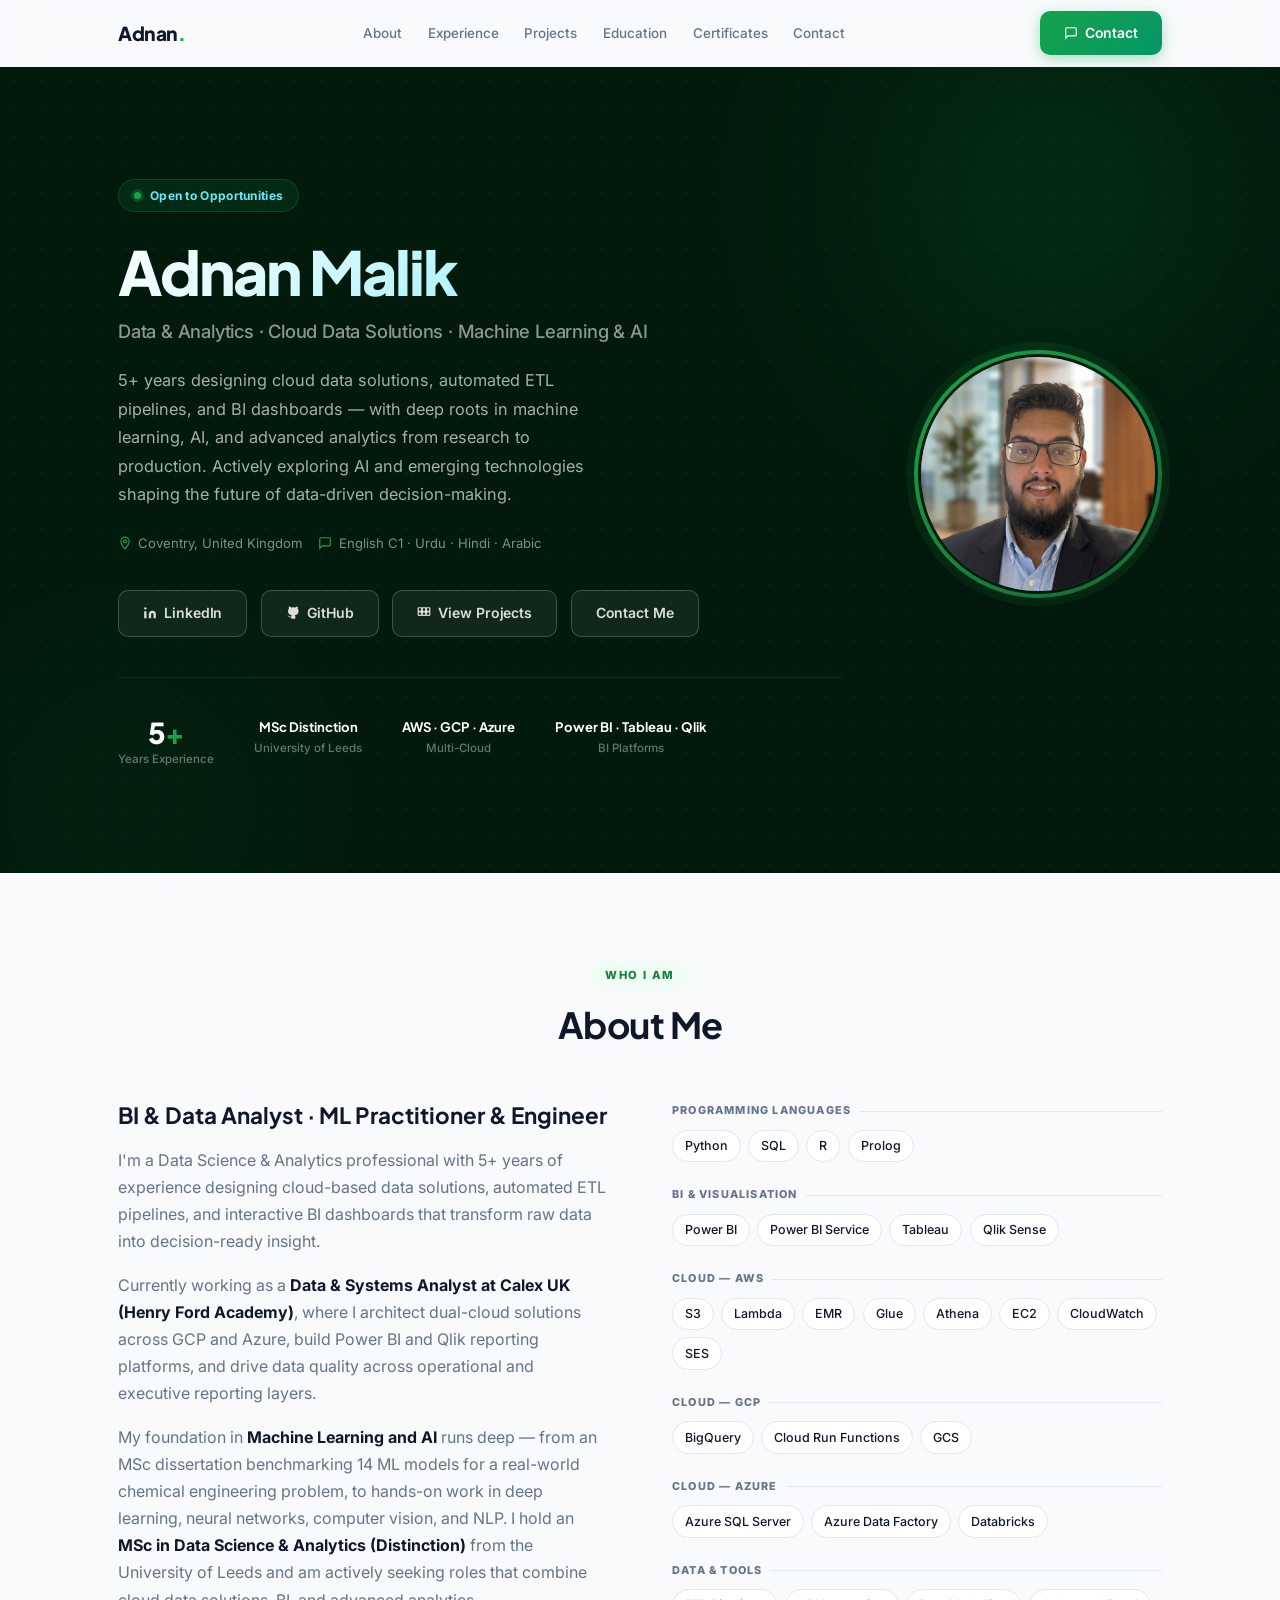
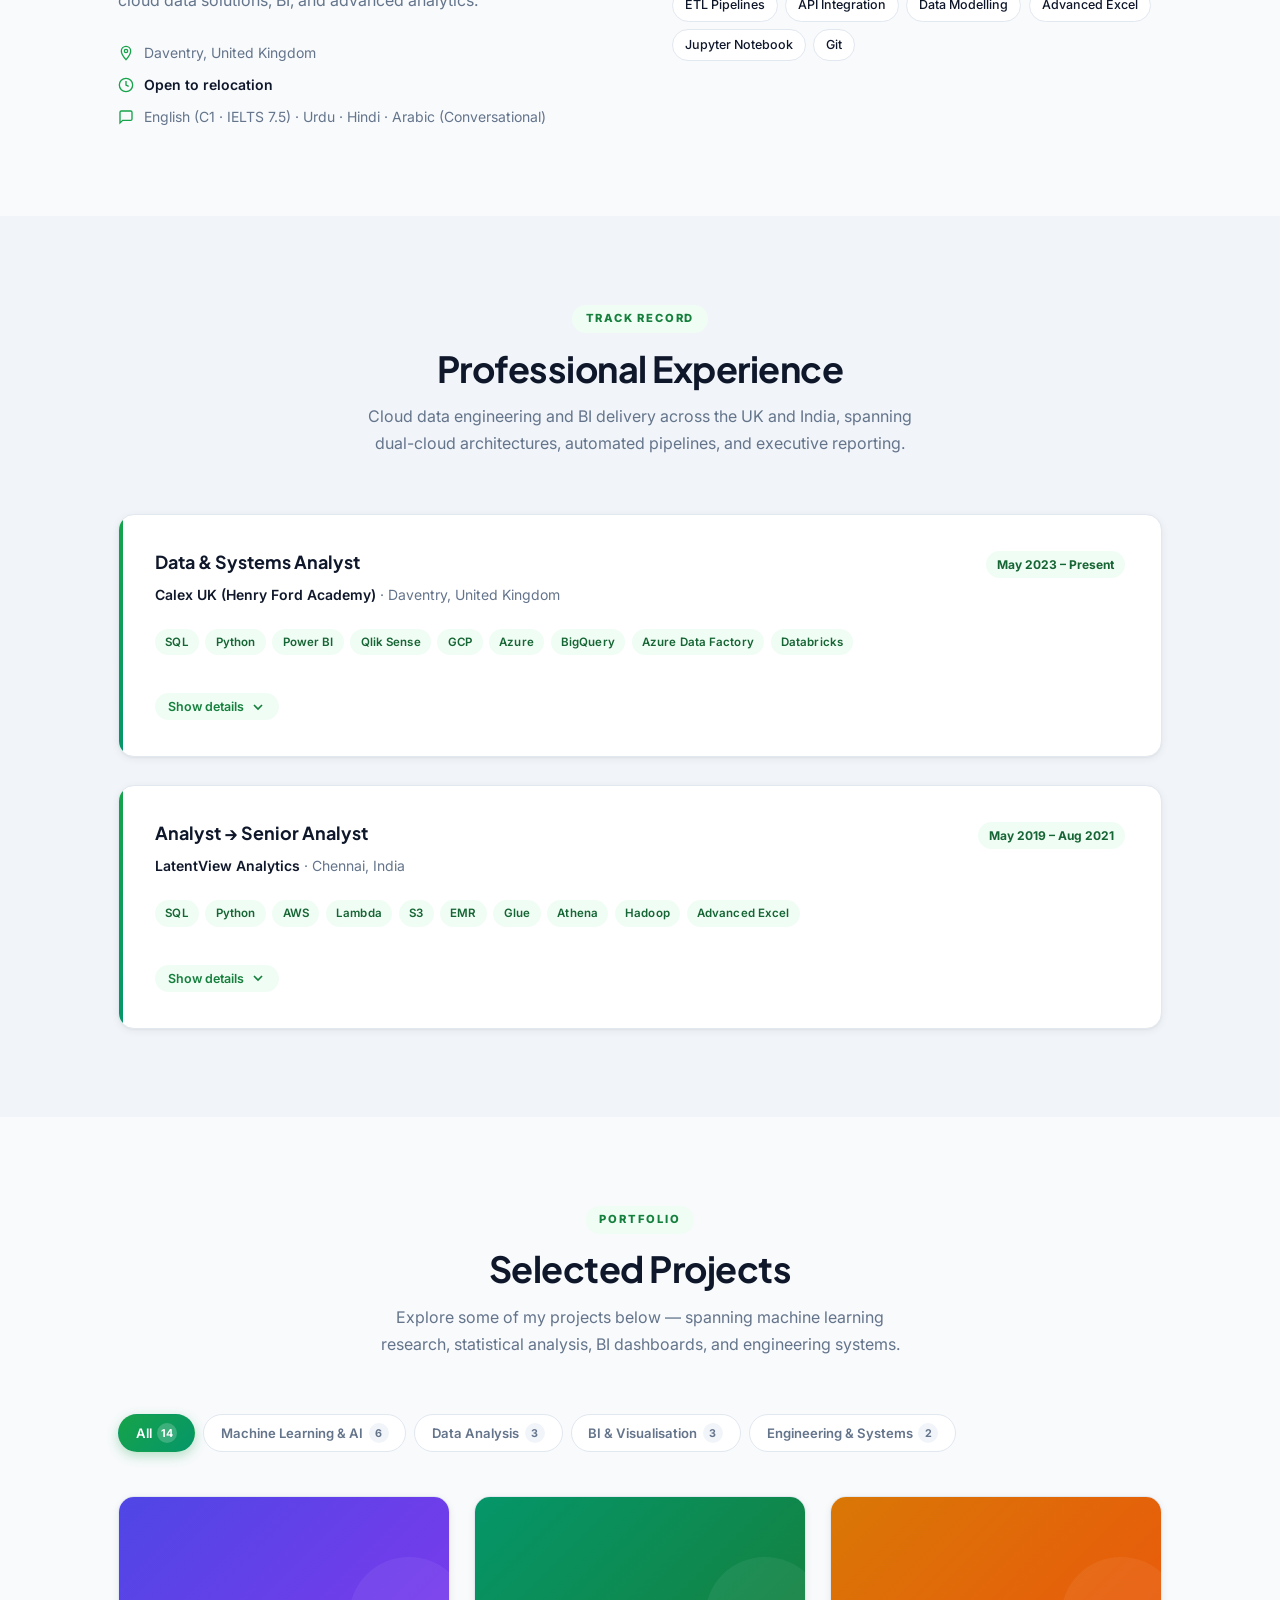
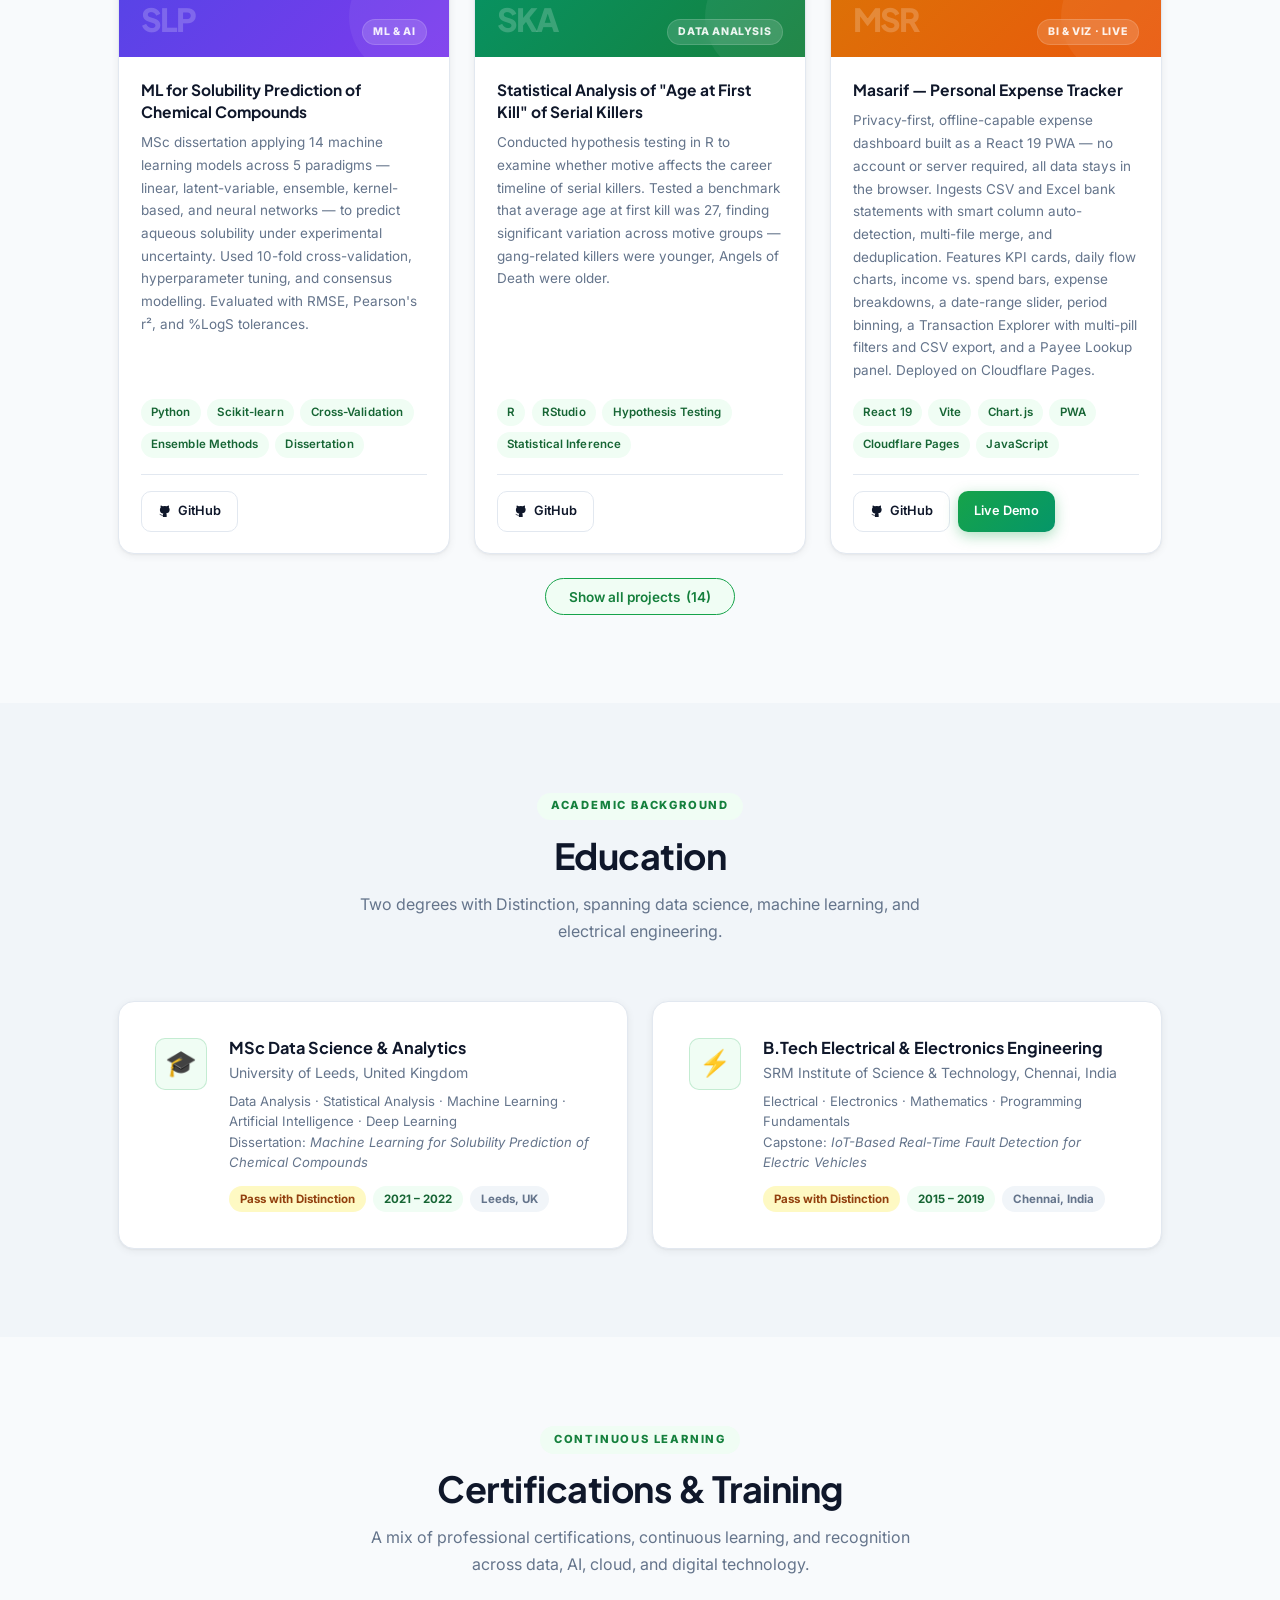
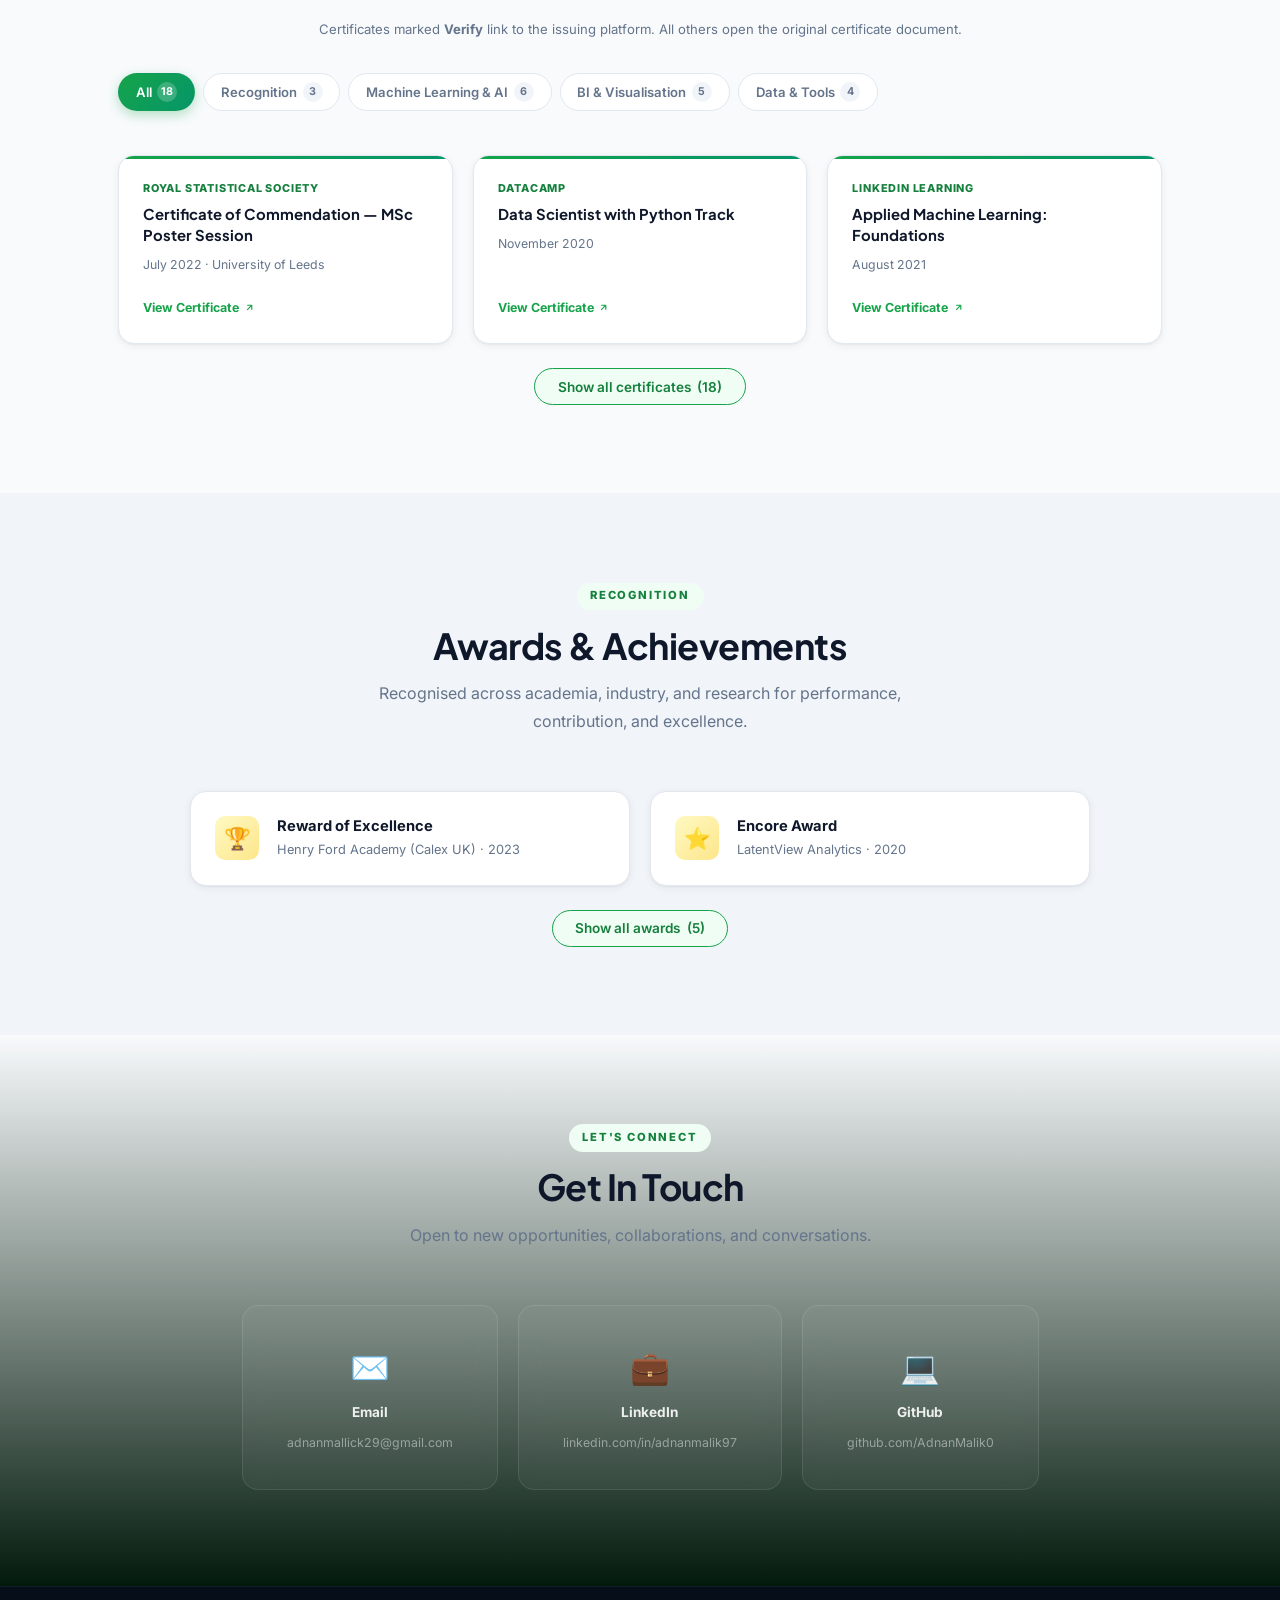
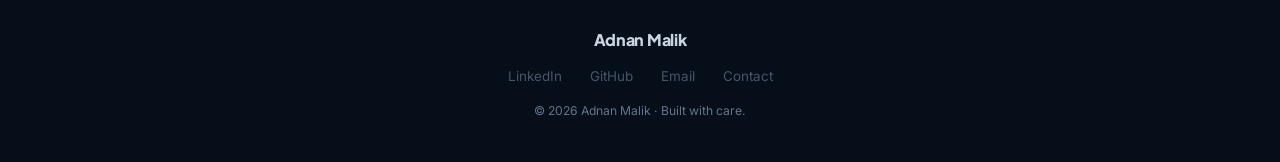
==== index.html @ 7bc7527d "Update hero bio wording" ====
<!DOCTYPE html>
<html lang="en">
<head>
  <meta charset="UTF-8">
  <meta name="viewport" content="width=device-width, initial-scale=1.0">
  <title>Adnan Malik | Data &amp; Analytics · Cloud Data Solutions · Machine Learning &amp; AI</title>
  <meta name="description" content="Data & Analytics professional with 5+ years in cloud data solutions, ETL pipelines, and Power BI dashboards. MSc Data Science & Analytics (Distinction), University of Leeds.">
  <link rel="canonical" href="https://adnanmalik0.github.io/portfolio/">

  <!-- Open Graph -->
  <meta property="og:title"       content="Adnan Malik | Data &amp; Analytics · Cloud Data Solutions · Machine Learning &amp; AI">
  <meta property="og:description" content="Data & Analytics professional with 5+ years in cloud data solutions, ETL pipelines, and Power BI dashboards.">
  <meta property="og:type"        content="website">
  <meta property="og:url"         content="https://adnanmalik0.github.io/portfolio/">
  <meta property="og:site_name"   content="Adnan Malik Portfolio">
  <meta property="og:image"       content="https://adnanmalik0.github.io/portfolio/assets/images/og-preview.png">
  <meta property="og:image:secure_url" content="https://adnanmalik0.github.io/portfolio/assets/images/og-preview.png">
  <meta property="og:image:type"  content="image/png">
  <meta property="og:image:width" content="1200">
  <meta property="og:image:height" content="1200">
  <meta property="og:image:alt"   content="Adnan Malik portfolio monogram preview with A. branding">
  <meta name="twitter:card"       content="summary_large_image">
  <meta name="twitter:title"      content="Adnan Malik | Data & Analytics · Cloud Data Solutions · Machine Learning & AI">
  <meta name="twitter:description" content="Data & Analytics professional with 5+ years in cloud data solutions, ETL pipelines, and Power BI dashboards.">
  <meta name="twitter:image"      content="https://adnanmalik0.github.io/portfolio/assets/images/og-preview.png">

  <!-- Favicon -->
  <link rel="icon" href="data:image/svg+xml,<svg xmlns='http://www.w3.org/2000/svg' viewBox='0 0 100 100'><rect width='100' height='100' rx='22' fill='%23ffffff'/><text x='50' y='68' text-anchor='middle' fill='%230f172a' font-family='Plus Jakarta Sans, sans-serif' font-size='54' font-weight='800'>A<tspan fill='%2316a34a'>.</tspan></text></svg>">

  <!-- Fonts -->
  <link rel="preconnect" href="https://fonts.googleapis.com">
  <link rel="preconnect" href="https://fonts.gstatic.com" crossorigin>
  <link href="https://fonts.googleapis.com/css2?family=Inter:wght@400;500;600&family=Plus+Jakarta+Sans:wght@600;700;800&display=swap" rel="stylesheet">

  <link rel="stylesheet" href="assets/css/style.css">
</head>
<body>

  <!-- ════════════════════════════════════════════════════
       HEADER
  ════════════════════════════════════════════════════ -->
  <header>
    <nav>
      <a href="#hero" class="nav-logo">Adnan<span>.</span></a>
      <ul class="nav-links" role="list">
        <li><a href="#about">About</a></li>
        <li><a href="#experience">Experience</a></li>
        <li><a href="#projects">Projects</a></li>
        <li><a href="#education">Education</a></li>
        <li><a href="#certificates">Certificates</a></li>
        <li><a href="#contact">Contact</a></li>
      </ul>
      <a href="#contact" class="btn btn-primary nav-cta">
        <svg width="14" height="14" fill="none" stroke="currentColor" stroke-width="2" viewBox="0 0 24 24"><path d="M21 15a2 2 0 0 1-2 2H7l-4 4V5a2 2 0 0 1 2-2h14a2 2 0 0 1 2 2z"/></svg>
        Contact
      </a>
      <button class="hamburger" aria-label="Toggle navigation" aria-expanded="false">
        <span></span><span></span><span></span>
      </button>
    </nav>
  </header>

  <main>

    <!-- ════════════════════════════════════════════════
         HERO
    ════════════════════════════════════════════════ -->
    <section id="hero">
      <div class="hero-orb hero-orb-1"></div>
      <div class="hero-orb hero-orb-2"></div>
      <div class="container">
        <div class="hero-inner">

          <div class="hero-content">
            <div class="hero-label">
              <span class="hero-label-dot"></span>
              Open to Opportunities
            </div>

            <h1>Adnan Malik</h1>
            <p class="hero-headline">Data &amp; Analytics · Cloud Data Solutions · Machine Learning &amp; AI</p>
            <p class="hero-bio">5+ years designing cloud data solutions, automated ETL pipelines, and BI dashboards — with deep roots in machine learning, AI, and advanced analytics from research to production. Actively exploring AI and emerging technologies shaping the future of data-driven decision-making.</p>

            <div class="hero-meta">
              <span class="hero-meta-item">
                <svg width="14" height="14" fill="none" stroke="currentColor" stroke-width="2" viewBox="0 0 24 24"><path d="M12 2C8.13 2 5 5.13 5 9c0 5.25 7 13 7 13s7-7.75 7-13c0-3.87-3.13-7-7-7zm0 9.5a2.5 2.5 0 1 1 0-5 2.5 2.5 0 0 1 0 5z"/></svg>
                Coventry, United Kingdom
              </span>
              <span class="hero-meta-item">
                <svg width="14" height="14" fill="none" stroke="currentColor" stroke-width="2" viewBox="0 0 24 24"><path d="M21 15a2 2 0 0 1-2 2H7l-4 4V5a2 2 0 0 1 2-2h14a2 2 0 0 1 2 2z"/></svg>
                English C1 · Urdu · Hindi · Arabic
              </span>
            </div>

            <div class="hero-cta">
              <a href="https://linkedin.com/in/adnanmalik97" class="btn btn-hero-outline" target="_blank" rel="noopener">
                <svg width="14" height="14" fill="currentColor" viewBox="0 0 24 24"><path d="M16 8a6 6 0 0 1 6 6v7h-4v-7a2 2 0 0 0-2-2 2 2 0 0 0-2 2v7h-4v-7a6 6 0 0 1 6-6zM2 9h4v12H2z"/><circle cx="4" cy="4" r="2"/></svg>
                LinkedIn
              </a>
              <a href="https://github.com/AdnanMalik0" class="btn btn-hero-outline" target="_blank" rel="noopener">
                <svg width="14" height="14" fill="currentColor" viewBox="0 0 24 24"><path d="M9 19c-5 1.5-5-2.5-7-3m14 6v-3.87a3.37 3.37 0 0 0-.94-2.61c3.14-.35 6.44-1.54 6.44-7A5.44 5.44 0 0 0 20 4.77 5.07 5.07 0 0 0 19.91 1S18.73.65 16 2.48a13.38 13.38 0 0 0-7 0C6.27.65 5.09 1 5.09 1A5.07 5.07 0 0 0 5 4.77a5.44 5.44 0 0 0-1.5 3.78c0 5.42 3.3 6.61 6.44 7A3.37 3.37 0 0 0 9 18.13V22"/></svg>
                GitHub
              </a>
              <a href="#projects" class="btn btn-hero-outline">
                <svg width="14" height="14" fill="none" stroke="currentColor" stroke-width="2" viewBox="0 0 24 24"><rect x="2" y="3" width="6" height="6" rx="1"/><rect x="9" y="3" width="6" height="6" rx="1"/><rect x="16" y="3" width="6" height="6" rx="1"/><rect x="2" y="10" width="6" height="6" rx="1"/><rect x="9" y="10" width="6" height="6" rx="1"/><rect x="16" y="10" width="6" height="6" rx="1"/></svg>
                View Projects
              </a>
              <a href="#contact" class="btn btn-hero-outline">Contact Me</a>
            </div>

            <div class="hero-stats">
              <div>
                <div class="hero-stat-num">5<span>+</span></div>
                <div class="hero-stat-label">Years Experience</div>
              </div>
              <div>
                <div class="hero-stat-badge">MSc Distinction</div>
                <div class="hero-stat-label">University of Leeds</div>
              </div>
              <div>
                <div class="hero-stat-badge">AWS · GCP · Azure</div>
                <div class="hero-stat-label">Multi-Cloud</div>
              </div>
              <div>
                <div class="hero-stat-badge">Power BI · Tableau · Qlik</div>
                <div class="hero-stat-label">BI Platforms</div>
              </div>
            </div>
          </div>

          <div class="hero-photo-wrap">
            <div class="hero-photo-ring">
              <div class="hero-photo">
                <!-- Replace photo.jpg in assets/images/ with your professional headshot -->
                <img src="assets/images/photo.jpg" alt="Adnan Malik" onload="this.nextElementSibling.style.display='none'" onerror="this.style.display='none'">
                <div class="photo-initials">AM</div>
              </div>
            </div>
          </div>

        </div>
      </div>
    </section>

    <!-- ════════════════════════════════════════════════
         ABOUT
    ════════════════════════════════════════════════ -->
    <section id="about">
      <div class="container">
        <div class="section-header fade-up">
          <span class="eyebrow">Who I Am</span>
          <h2>About Me</h2>
        </div>

        <div class="about-grid">
          <div class="about-bio fade-up">
            <h3>BI &amp; Data Analyst · ML Practitioner &amp; Engineer</h3>
            <p>I'm a Data Science &amp; Analytics professional with 5+ years of experience designing cloud-based data solutions, automated ETL pipelines, and interactive BI dashboards that transform raw data into decision-ready insight.</p>
            <p>Currently working as a <strong style="color:var(--text)">Data &amp; Systems Analyst at Calex UK (Henry Ford Academy)</strong>, where I architect dual-cloud solutions across GCP and Azure, build Power BI and Qlik reporting platforms, and drive data quality across operational and executive reporting layers.</p>
            <p>My foundation in <strong style="color:var(--text)">Machine Learning and AI</strong> runs deep — from an MSc dissertation benchmarking 14 ML models for a real-world chemical engineering problem, to hands-on work in deep learning, neural networks, computer vision, and NLP. I hold an <strong style="color:var(--text)">MSc in Data Science &amp; Analytics (Distinction)</strong> from the University of Leeds and am actively seeking roles that combine cloud data solutions, BI, and advanced analytics.</p>

            <div class="about-meta">
              <div class="about-meta-item">
                <svg width="16" height="16" fill="none" stroke="currentColor" stroke-width="2" viewBox="0 0 24 24"><path d="M12 2C8.13 2 5 5.13 5 9c0 5.25 7 13 7 13s7-7.75 7-13c0-3.87-3.13-7-7-7z"/><circle cx="12" cy="9" r="2.5"/></svg>
              <span>Daventry, United Kingdom</span>
              </div>
              <div class="about-meta-item">
                <svg width="16" height="16" fill="none" stroke="currentColor" stroke-width="2" viewBox="0 0 24 24"><circle cx="12" cy="12" r="10"/><polyline points="12,6 12,12 16,14"/></svg>
                <span><strong>Open to relocation</strong></span>
              </div>
              <div class="about-meta-item">
                <svg width="16" height="16" fill="none" stroke="currentColor" stroke-width="2" viewBox="0 0 24 24"><path d="M21 15a2 2 0 0 1-2 2H7l-4 4V5a2 2 0 0 1 2-2h14a2 2 0 0 1 2 2z"/></svg>
                <span>English (C1 · IELTS 7.5) · Urdu · Hindi · Arabic (Conversational)</span>
              </div>
            </div>
          </div>

          <div class="skills-column fade-up">
            <div class="skills-group">
              <div class="skills-group-label">Programming Languages</div>
              <div class="skills-pills">
                <span class="skill-pill">Python</span>
                <span class="skill-pill">SQL</span>
                <span class="skill-pill">R</span>
                <span class="skill-pill">Prolog</span>
              </div>
            </div>
            <div class="skills-group">
              <div class="skills-group-label">BI &amp; Visualisation</div>
              <div class="skills-pills">
                <span class="skill-pill">Power BI</span>
                <span class="skill-pill">Power BI Service</span>
                <span class="skill-pill">Tableau</span>
                <span class="skill-pill">Qlik Sense</span>
              </div>
            </div>
            <div class="skills-group">
              <div class="skills-group-label">Cloud — AWS</div>
              <div class="skills-pills">
                <span class="skill-pill">S3</span>
                <span class="skill-pill">Lambda</span>
                <span class="skill-pill">EMR</span>
                <span class="skill-pill">Glue</span>
                <span class="skill-pill">Athena</span>
                <span class="skill-pill">EC2</span>
                <span class="skill-pill">CloudWatch</span>
                <span class="skill-pill">SES</span>
              </div>
            </div>
            <div class="skills-group">
              <div class="skills-group-label">Cloud — GCP</div>
              <div class="skills-pills">
                <span class="skill-pill">BigQuery</span>
                <span class="skill-pill">Cloud Run Functions</span>
                <span class="skill-pill">GCS</span>
              </div>
            </div>
            <div class="skills-group">
              <div class="skills-group-label">Cloud — Azure</div>
              <div class="skills-pills">
                <span class="skill-pill">Azure SQL Server</span>
                <span class="skill-pill">Azure Data Factory</span>
                <span class="skill-pill">Databricks</span>
              </div>
            </div>
            <div class="skills-group">
              <div class="skills-group-label">Data &amp; Tools</div>
              <div class="skills-pills">
                <span class="skill-pill">ETL Pipelines</span>
                <span class="skill-pill">API Integration</span>
                <span class="skill-pill">Data Modelling</span>
                <span class="skill-pill">Advanced Excel</span>
                <span class="skill-pill">Jupyter Notebook</span>
                <span class="skill-pill">Git</span>
              </div>
            </div>
          </div>
        </div>
      </div>
    </section>

    <!-- ════════════════════════════════════════════════
         EXPERIENCE
    ════════════════════════════════════════════════ -->
    <section id="experience" class="section-alt">
      <div class="container">
        <div class="section-header fade-up">
          <span class="eyebrow">Track Record</span>
          <h2>Professional Experience</h2>
          <p>Cloud data engineering and BI delivery across the UK and India, spanning dual-cloud architectures, automated pipelines, and executive reporting.</p>
        </div>

        <div class="experience-list">

          <!-- Role 1 -->
          <article class="exp-card fade-up">
            <div class="exp-header">
              <h3 class="exp-role">Data &amp; Systems Analyst</h3>
              <span class="exp-period">May 2023 – Present</span>
            </div>
              <p class="exp-company"><strong>Calex UK (Henry Ford Academy)</strong> · Daventry, United Kingdom</p>
            <div class="exp-tech">
              <span class="tag">SQL</span><span class="tag">Python</span><span class="tag">Power BI</span>
              <span class="tag">Qlik Sense</span><span class="tag">GCP</span><span class="tag">Azure</span>
              <span class="tag">BigQuery</span><span class="tag">Azure Data Factory</span><span class="tag">Databricks</span>
            </div>
            <button class="exp-toggle" aria-expanded="false">
              <span>Show details</span>
              <svg class="exp-chevron" width="16" height="16" fill="none" stroke="currentColor" stroke-width="2.5" viewBox="0 0 24 24"><polyline points="6 9 12 15 18 9"/></svg>
            </button>
            <div class="exp-details" hidden>
              <ul class="exp-bullets">
                <li>Designed and implemented a GCP-based data solution using Cloud Run Functions, GCS, and BigQuery to ingest raw data from external APIs and transform it into structured, analytics-ready datasets.</li>
                <li>Built a parallel Azure architecture using Azure Data Factory, Databricks, and Azure SQL Server to replicate ingestion, transformation, and reporting workflows — supporting business continuity and cloud transition strategy.</li>
                <li>Developed Qlik dashboards connected to BigQuery and Power BI reports connected to Azure SQL Server, with group-based and row-level security controls to ensure each user views only relevant data.</li>
                <li>Designed dynamic Power BI dashboards to monitor Training Standards and delegate performance, using drill-through, slicers, KPI indicators, and automated refresh schedules via Power BI Service.</li>
                <li>Applied SQL, Python, data modelling, and cleansing techniques to improve data quality, streamline reporting workflows, and reduce manual reporting effort.</li>
              </ul>
              <div class="exp-kpis">
                <span class="kpi-pill">
                  <svg fill="none" stroke="currentColor" stroke-width="2" viewBox="0 0 24 24"><path d="M12 2l3.09 6.26L22 9.27l-5 4.87 1.18 6.88L12 17.77l-6.18 3.25L7 14.14 2 9.27l6.91-1.01L12 2z"/></svg>
                  Reward of Excellence 2023
                </span>
                <span class="kpi-pill">Dual-cloud GCP + Azure</span>
                <span class="kpi-pill">Reduced manual reporting effort</span>
              </div>
            </div>
          </article>

          <!-- Role 2 -->
          <article class="exp-card fade-up">
            <div class="exp-header">
              <h3 class="exp-role">Analyst → Senior Analyst</h3>
              <span class="exp-period">May 2019 – Aug 2021</span>
            </div>
            <p class="exp-company"><strong>LatentView Analytics</strong> · Chennai, India</p>
            <div class="exp-tech">
              <span class="tag">SQL</span><span class="tag">Python</span><span class="tag">AWS</span>
              <span class="tag">Lambda</span><span class="tag">S3</span><span class="tag">EMR</span>
              <span class="tag">Glue</span><span class="tag">Athena</span><span class="tag">Hadoop</span>
              <span class="tag">Advanced Excel</span>
            </div>
            <button class="exp-toggle" aria-expanded="false">
              <span>Show details</span>
              <svg class="exp-chevron" width="16" height="16" fill="none" stroke="currentColor" stroke-width="2.5" viewBox="0 0 24 24"><polyline points="6 9 12 15 18 9"/></svg>
            </button>
            <div class="exp-details" hidden>
              <ul class="exp-bullets">
                <li>Delivered AWS-based ETL and data warehousing solutions using Lambda, S3, EMR, Glue Crawlers, and Athena to ingest, transform, and prepare clickstream data for reporting and warehousing layers.</li>
                <li>Implemented automated monitoring and validation checks to improve pipeline reliability, strengthen data quality, and reduce manual intervention across ingestion workflows.</li>
                <li>Supported the GDPR-compliant migration of Hadoop-based data infrastructure to AWS, helping improve scalability, resilience, and compliance.</li>
                <li>Worked with stakeholders to gather reporting requirements and deliver KPI-focused reporting, saving approximately 2 hours of manual monitoring per day through workflow automation.</li>
              </ul>
              <div class="exp-kpis">
                <span class="kpi-pill">
                  <svg fill="none" stroke="currentColor" stroke-width="2" viewBox="0 0 24 24"><path d="M12 2l3.09 6.26L22 9.27l-5 4.87 1.18 6.88L12 17.77l-6.18 3.25L7 14.14 2 9.27l6.91-1.01L12 2z"/></svg>
                  Encore Award 2020
                </span>
                <span class="kpi-pill">~2 hrs/day saved via automation</span>
                <span class="kpi-pill">Hadoop → AWS migration</span>
              </div>
            </div>
          </article>

        </div>
      </div>
    </section>

    <!-- ════════════════════════════════════════════════
         PROJECTS
    ════════════════════════════════════════════════ -->
    <section id="projects">
      <div class="container">
        <div class="section-header fade-up">
          <span class="eyebrow">Portfolio</span>
          <h2>Selected Projects</h2>
          <p>Explore some of my projects below — spanning machine learning research, statistical analysis, BI dashboards, and engineering systems.</p>
        </div>

        <div class="project-filter fade-up">
          <button class="filter-btn active" data-filter="all">All <span class="filter-count">14</span></button>
          <button class="filter-btn" data-filter="ml">Machine Learning &amp; AI <span class="filter-count">6</span></button>
          <button class="filter-btn" data-filter="analytics">Data Analysis <span class="filter-count">3</span></button>
          <button class="filter-btn" data-filter="bi">BI &amp; Visualisation <span class="filter-count">3</span></button>
          <button class="filter-btn" data-filter="engineering">Engineering &amp; Systems <span class="filter-count">2</span></button>
        </div>

        <div class="projects-grid">

          <!-- ML 1 -->
          <article class="project-card fade-up" data-category="ml" data-project="solubility">
            <div class="project-banner cat-ml">
              <img class="project-preview" src="assets/images/projects/solubility.png" alt="" loading="lazy" onerror="this.remove()" onload="this.parentElement.classList.add('has-preview')">
              <span class="project-abbr">SLP</span>
              <span class="project-cat-badge">ML &amp; AI</span>
            </div>
            <div class="project-body">
              <h3 class="project-title">ML for Solubility Prediction of Chemical Compounds</h3>
              <p class="project-desc">MSc dissertation applying 14 machine learning models across 5 paradigms — linear, latent-variable, ensemble, kernel-based, and neural networks — to predict aqueous solubility under experimental uncertainty. Used 10-fold cross-validation, hyperparameter tuning, and consensus modelling. Evaluated with RMSE, Pearson's r², and %LogS tolerances.</p>
              <div class="project-tags">
                <span class="tag">Python</span><span class="tag">Scikit-learn</span><span class="tag">Cross-Validation</span><span class="tag">Ensemble Methods</span><span class="tag">Dissertation</span>
              </div>
              <div class="project-links">
                <a href="https://github.com/AdnanMalik0/ML-for-Solubility-Prediction" class="btn btn-outline btn-sm" target="_blank" rel="noopener">
                  <svg width="13" height="13" fill="currentColor" viewBox="0 0 24 24"><path d="M9 19c-5 1.5-5-2.5-7-3m14 6v-3.87a3.37 3.37 0 0 0-.94-2.61c3.14-.35 6.44-1.54 6.44-7A5.44 5.44 0 0 0 20 4.77 5.07 5.07 0 0 0 19.91 1S18.73.65 16 2.48a13.38 13.38 0 0 0-7 0C6.27.65 5.09 1 5.09 1A5.07 5.07 0 0 0 5 4.77a5.44 5.44 0 0 0-1.5 3.78c0 5.42 3.3 6.61 6.44 7A3.37 3.37 0 0 0 9 18.13V22"/></svg>
                  GitHub
                </a>
              </div>
            </div>
          </article>

          <article class="project-card fade-up" data-category="analytics" data-project="serial-killers">
            <div class="project-banner cat-analytics">
              <img class="project-preview" src="assets/images/projects/serial-killers.png" alt="" loading="lazy" onerror="this.remove()" onload="this.parentElement.classList.add('has-preview')">
              <span class="project-abbr">SKA</span>
              <span class="project-cat-badge">Data Analysis</span>
            </div>
            <div class="project-body">
              <h3 class="project-title">Statistical Analysis of "Age at First Kill" of Serial Killers</h3>
              <p class="project-desc">Conducted hypothesis testing in R to examine whether motive affects the career timeline of serial killers. Tested a benchmark that average age at first kill was 27, finding significant variation across motive groups — gang-related killers were younger, Angels of Death were older.</p>
              <div class="project-tags">
                <span class="tag">R</span><span class="tag">RStudio</span><span class="tag">Hypothesis Testing</span><span class="tag">Statistical Inference</span>
              </div>
              <div class="project-links">
                <a href="https://github.com/AdnanMalik0/Statistical-Analysis-on-Serial-Killers" class="btn btn-outline btn-sm" target="_blank" rel="noopener">
                  <svg width="13" height="13" fill="currentColor" viewBox="0 0 24 24"><path d="M9 19c-5 1.5-5-2.5-7-3m14 6v-3.87a3.37 3.37 0 0 0-.94-2.61c3.14-.35 6.44-1.54 6.44-7A5.44 5.44 0 0 0 20 4.77 5.07 5.07 0 0 0 19.91 1S18.73.65 16 2.48a13.38 13.38 0 0 0-7 0C6.27.65 5.09 1 5.09 1A5.07 5.07 0 0 0 5 4.77a5.44 5.44 0 0 0-1.5 3.78c0 5.42 3.3 6.61 6.44 7A3.37 3.37 0 0 0 9 18.13V22"/></svg>
                  GitHub
                </a>
              </div>
            </div>
          </article>

          <article class="project-card fade-up" data-category="bi" data-project="masarif">
            <div class="project-banner cat-bi">
              <img class="project-preview" src="assets/images/projects/masarif.png" alt="" loading="lazy" onerror="this.remove()" onload="this.parentElement.classList.add('has-preview')">
              <span class="project-abbr">MSR</span>
              <span class="project-cat-badge">BI &amp; Viz · Live</span>
            </div>
            <div class="project-body">
              <h3 class="project-title">Masarif — Personal Expense Tracker</h3>
              <p class="project-desc">Privacy-first, offline-capable expense dashboard built as a React 19 PWA — no account or server required, all data stays in the browser. Ingests CSV and Excel bank statements with smart column auto-detection, multi-file merge, and deduplication. Features KPI cards, daily flow charts, income vs. spend bars, expense breakdowns, a date-range slider, period binning, a Transaction Explorer with multi-pill filters and CSV export, and a Payee Lookup panel. Deployed on Cloudflare Pages.</p>
              <div class="project-tags">
                <span class="tag">React 19</span><span class="tag">Vite</span><span class="tag">Chart.js</span><span class="tag">PWA</span><span class="tag">Cloudflare Pages</span><span class="tag">JavaScript</span>
              </div>
              <div class="project-links">
                <a href="https://github.com/AdnanMalik0/expenses-tracker-react" class="btn btn-outline btn-sm" target="_blank" rel="noopener">
                  <svg width="13" height="13" fill="currentColor" viewBox="0 0 24 24"><path d="M9 19c-5 1.5-5-2.5-7-3m14 6v-3.87a3.37 3.37 0 0 0-.94-2.61c3.14-.35 6.44-1.54 6.44-7A5.44 5.44 0 0 0 20 4.77 5.07 5.07 0 0 0 19.91 1S18.73.65 16 2.48a13.38 13.38 0 0 0-7 0C6.27.65 5.09 1 5.09 1A5.07 5.07 0 0 0 5 4.77a5.44 5.44 0 0 0-1.5 3.78c0 5.42 3.3 6.61 6.44 7A3.37 3.37 0 0 0 9 18.13V22"/></svg>
                  GitHub
                </a>
                <a href="https://masarif.pages.dev" class="btn btn-primary btn-sm" target="_blank" rel="noopener">Live Demo</a>
              </div>
            </div>
          </article>

          <!-- ML 2 -->
          <article class="project-card fade-up" data-category="ml" data-project="image-caption">
            <div class="project-banner cat-ml">
              <img class="project-preview" src="assets/images/projects/image-caption.png" alt="" loading="lazy" onerror="this.remove()" onload="this.parentElement.classList.add('has-preview')">
              <span class="project-abbr">ICG</span>
              <span class="project-cat-badge">ML &amp; AI</span>
            </div>
            <div class="project-body">
              <h3 class="project-title">Image Caption Generation</h3>
              <p class="project-desc">Built an end-to-end image captioning pipeline in PyTorch using a ResNet-152 encoder and RNN-based decoder trained on the COCO dataset. Covered vocabulary construction, decoder training, and multi-metric evaluation using BLEU score and cosine similarity — revealing meaningful differences between evaluation methods for sequence generation tasks.</p>
              <div class="project-tags">
                <span class="tag">Python</span><span class="tag">PyTorch</span><span class="tag">ResNet-152</span><span class="tag">NLP</span><span class="tag">COCO Dataset</span>
              </div>
            </div>
          </article>

          <!-- ML 3 -->
          <article class="project-card fade-up" data-category="ml" data-project="cnn-classification">
            <div class="project-banner cat-ml">
              <img class="project-preview" src="assets/images/projects/cnn-classification.png" alt="" loading="lazy" onerror="this.remove()" onload="this.parentElement.classList.add('has-preview')">
              <span class="project-abbr">CNN</span>
              <span class="project-cat-badge">ML &amp; AI</span>
            </div>
            <div class="project-body">
              <h3 class="project-title">Image Classification with Convolutional Neural Networks</h3>
              <p class="project-desc">Designed and fine-tuned a CNN for multi-class image classification on TinyImageNet30. Explored the effect of data augmentation, dropout, and regularisation on generalisation. Inspected learned visual features through first-layer filter analysis on a pre-trained network.</p>
              <div class="project-tags">
                <span class="tag">Python</span><span class="tag">PyTorch</span><span class="tag">CNNs</span><span class="tag">Computer Vision</span><span class="tag">TinyImageNet30</span>
              </div>
            </div>
          </article>

          <!-- ML 4 -->
          <article class="project-card fade-up" data-category="ml" data-project="mlp-mnist">
            <div class="project-banner cat-ml">
              <img class="project-preview" src="assets/images/projects/mlp-mnist.png" alt="" loading="lazy" onerror="this.remove()" onload="this.parentElement.classList.add('has-preview')">
              <span class="project-abbr">MLP</span>
              <span class="project-cat-badge">ML &amp; AI</span>
            </div>
            <div class="project-body">
              <h3 class="project-title">MLP Classification with PyTorch (MNIST)</h3>
              <p class="project-desc">Implemented and compared single-layer and two-layer multilayer perceptrons in PyTorch for handwritten digit classification on MNIST. Covered the full deep learning workflow: tensor conversion, network construction with torch.nn, cross-entropy loss, and SGD training.</p>
              <div class="project-tags">
                <span class="tag">Python</span><span class="tag">PyTorch</span><span class="tag">Neural Networks</span><span class="tag">MNIST</span>
              </div>
              <div class="project-links">
                <a href="https://github.com/AdnanMalik0/MLP-Classification-with-Pytorch" class="btn btn-outline btn-sm" target="_blank" rel="noopener">
                  <svg width="13" height="13" fill="currentColor" viewBox="0 0 24 24"><path d="M9 19c-5 1.5-5-2.5-7-3m14 6v-3.87a3.37 3.37 0 0 0-.94-2.61c3.14-.35 6.44-1.54 6.44-7A5.44 5.44 0 0 0 20 4.77 5.07 5.07 0 0 0 19.91 1S18.73.65 16 2.48a13.38 13.38 0 0 0-7 0C6.27.65 5.09 1 5.09 1A5.07 5.07 0 0 0 5 4.77a5.44 5.44 0 0 0-1.5 3.78c0 5.42 3.3 6.61 6.44 7A3.37 3.37 0 0 0 9 18.13V22"/></svg>
                  GitHub
                </a>
              </div>
            </div>
          </article>

          <!-- ML 5 -->
          <article class="project-card fade-up" data-category="ml" data-project="mushroom-classification">
            <div class="project-banner cat-ml">
              <img class="project-preview" src="assets/images/projects/mushroom.png" alt="" loading="lazy" onerror="this.remove()" onload="this.parentElement.classList.add('has-preview')">
              <span class="project-abbr">MCL</span>
              <span class="project-cat-badge">ML &amp; AI</span>
            </div>
            <div class="project-body">
              <h3 class="project-title">Mushroom Classification: Edible or Poisonous</h3>
              <p class="project-desc">Built and tuned Decision Tree and Random Forest classifiers in R using 10-fold cross-validation to predict mushroom edibility. Compared feature importance across models, identifying height as a weak predictor, and assessed the real-world risk of false-positive predictions in a high-stakes classification scenario.</p>
              <div class="project-tags">
                <span class="tag">R</span><span class="tag">Decision Trees</span><span class="tag">Random Forest</span><span class="tag">Cross-Validation</span>
              </div>
            </div>
          </article>

          <!-- ML 6 -->
          <article class="project-card fade-up" data-category="ml" data-project="mobile-price">
            <div class="project-banner cat-ml">
              <img class="project-preview" src="assets/images/projects/mobile-price.png" alt="" loading="lazy" onerror="this.remove()" onload="this.parentElement.classList.add('has-preview')">
              <span class="project-abbr">MPP</span>
              <span class="project-cat-badge">ML &amp; AI</span>
            </div>
            <div class="project-body">
              <h3 class="project-title">Mobile Phone Price-Range Prediction</h3>
              <p class="project-desc">Developed a supervised classification pipeline in Python to predict mobile phone price ranges from a 21-feature dataset of hardware specifications including RAM, battery, screen dimensions, and connectivity. Combined EDA with model training to build a structured classification workflow.</p>
              <div class="project-tags">
                <span class="tag">Python</span><span class="tag">Scikit-learn</span><span class="tag">Classification</span><span class="tag">EDA</span>
              </div>
              <div class="project-links">
                <a href="https://github.com/AdnanMalik0/Mobile-price-range-prediction" class="btn btn-outline btn-sm" target="_blank" rel="noopener">
                  <svg width="13" height="13" fill="currentColor" viewBox="0 0 24 24"><path d="M9 19c-5 1.5-5-2.5-7-3m14 6v-3.87a3.37 3.37 0 0 0-.94-2.61c3.14-.35 6.44-1.54 6.44-7A5.44 5.44 0 0 0 20 4.77 5.07 5.07 0 0 0 19.91 1S18.73.65 16 2.48a13.38 13.38 0 0 0-7 0C6.27.65 5.09 1 5.09 1A5.07 5.07 0 0 0 5 4.77a5.44 5.44 0 0 0-1.5 3.78c0 5.42 3.3 6.61 6.44 7A3.37 3.37 0 0 0 9 18.13V22"/></svg>
                  GitHub
                </a>
              </div>
            </div>
          </article>

          <!-- Analytics 1 -->
          <article class="project-card fade-up" data-category="analytics" data-project="nhs-dental">
            <div class="project-banner cat-analytics">
              <img class="project-preview" src="assets/images/projects/nhs-dental.png" alt="" loading="lazy" onerror="this.remove()" onload="this.parentElement.classList.add('has-preview')">
              <span class="project-abbr">NHS</span>
              <span class="project-cat-badge">Data Analysis</span>
            </div>
            <div class="project-body">
              <h3 class="project-title">Analysis of NHS Dental Statistics</h3>
              <p class="project-desc">Prepared and analysed a linked dataset of NHS dental statistics across 191 Clinical Commissioning Groups in England (2018–2019), merging 5 raw datasets covering dentists, patients, and deprivation. Studied treatment patterns by age band, examined deprivation effects, and projected a dentist workforce shortage by 2031.</p>
              <div class="project-tags">
                <span class="tag">Python</span><span class="tag">Jupyter</span><span class="tag">Statistical Analysis</span><span class="tag">Public Health Data</span>
              </div>
              <div class="project-links">
                <a href="https://github.com/AdnanMalik0/Analysis-of-NHS-Dental-Statistics" class="btn btn-outline btn-sm" target="_blank" rel="noopener">
                  <svg width="13" height="13" fill="currentColor" viewBox="0 0 24 24"><path d="M9 19c-5 1.5-5-2.5-7-3m14 6v-3.87a3.37 3.37 0 0 0-.94-2.61c3.14-.35 6.44-1.54 6.44-7A5.44 5.44 0 0 0 20 4.77 5.07 5.07 0 0 0 19.91 1S18.73.65 16 2.48a13.38 13.38 0 0 0-7 0C6.27.65 5.09 1 5.09 1A5.07 5.07 0 0 0 5 4.77a5.44 5.44 0 0 0-1.5 3.78c0 5.42 3.3 6.61 6.44 7A3.37 3.37 0 0 0 9 18.13V22"/></svg>
                  GitHub
                </a>
              </div>
            </div>
          </article>

          <!-- Analytics 3 -->
          <article class="project-card fade-up" data-category="analytics" data-project="school-performance">
            <div class="project-banner cat-analytics">
              <img class="project-preview" src="assets/images/projects/school-performance.png" alt="" loading="lazy" onerror="this.remove()" onload="this.parentElement.classList.add('has-preview')">
              <span class="project-abbr">SPG</span>
              <span class="project-cat-badge">Data Analysis</span>
            </div>
            <div class="project-body">
              <h3 class="project-title">Effects of Gender Distribution on School Performance</h3>
              <p class="project-desc">Analysed English school performance data using OFSTED ratings and reading, writing, and maths outcomes. Found that girls-only schools outperformed boys-only schools and that a higher proportion of girls correlated positively with overall performance across schools.</p>
              <div class="project-tags">
                <span class="tag">Python</span><span class="tag">Statistical Analysis</span><span class="tag">Public Dataset</span><span class="tag">Education Data</span>
              </div>
              <div class="project-links">
                <a href="https://github.com/AdnanMalik0/Analysing-Effects-of-Gender-Distribution-in-School-Performance" class="btn btn-outline btn-sm" target="_blank" rel="noopener">
                  <svg width="13" height="13" fill="currentColor" viewBox="0 0 24 24"><path d="M9 19c-5 1.5-5-2.5-7-3m14 6v-3.87a3.37 3.37 0 0 0-.94-2.61c3.14-.35 6.44-1.54 6.44-7A5.44 5.44 0 0 0 20 4.77 5.07 5.07 0 0 0 19.91 1S18.73.65 16 2.48a13.38 13.38 0 0 0-7 0C6.27.65 5.09 1 5.09 1A5.07 5.07 0 0 0 5 4.77a5.44 5.44 0 0 0-1.5 3.78c0 5.42 3.3 6.61 6.44 7A3.37 3.37 0 0 0 9 18.13V22"/></svg>
                  GitHub
                </a>
              </div>
            </div>
          </article>

          <!-- BI 1 -->
          <article class="project-card fade-up" data-category="bi" data-project="hotel-revenue">
            <div class="project-banner cat-bi">
              <img class="project-preview" src="assets/images/projects/hotel-revenue.png" alt="" loading="lazy" onerror="this.remove()" onload="this.parentElement.classList.add('has-preview')">
              <span class="project-abbr">HRA</span>
              <span class="project-cat-badge">BI &amp; Viz</span>
            </div>
            <div class="project-body">
              <h3 class="project-title">Hotel Revenue &amp; Customer Analysis</h3>
              <p class="project-desc">Developed an interactive Power BI dashboard analysing hotel revenue, reservations, cancellations, guest volumes, market-segment behaviour, meal revenue, and customer nationality trends from January 2018 to September 2020. Supported business review, operational planning, and identification of high-value market segments.</p>
              <div class="project-tags">
                <span class="tag">Power BI</span><span class="tag">Excel</span><span class="tag">Dashboard Design</span><span class="tag">Revenue Analysis</span>
              </div>
              <div class="project-links">
                <a href="https://github.com/AdnanMalik0/Hotel-revenue-and-customer-analysis" class="btn btn-outline btn-sm" target="_blank" rel="noopener">
                  <svg width="13" height="13" fill="currentColor" viewBox="0 0 24 24"><path d="M9 19c-5 1.5-5-2.5-7-3m14 6v-3.87a3.37 3.37 0 0 0-.94-2.61c3.14-.35 6.44-1.54 6.44-7A5.44 5.44 0 0 0 20 4.77 5.07 5.07 0 0 0 19.91 1S18.73.65 16 2.48a13.38 13.38 0 0 0-7 0C6.27.65 5.09 1 5.09 1A5.07 5.07 0 0 0 5 4.77a5.44 5.44 0 0 0-1.5 3.78c0 5.42 3.3 6.61 6.44 7A3.37 3.37 0 0 0 9 18.13V22"/></svg>
                  GitHub
                </a>
              </div>
            </div>
          </article>

          <!-- BI 2 -->
          <article class="project-card fade-up" data-category="bi" data-project="walmart-sales">
            <div class="project-banner cat-bi">
              <img class="project-preview" src="assets/images/projects/walmart.png" alt="" loading="lazy" onerror="this.remove()" onload="this.parentElement.classList.add('has-preview')">
              <span class="project-abbr">WSA</span>
              <span class="project-cat-badge">BI &amp; Viz</span>
            </div>
            <div class="project-body">
              <h3 class="project-title">Walmart Sales &amp; Customer Analysis</h3>
              <p class="project-desc">Built a Tableau dashboard to analyse Walmart's sales and customer data from 2012 to 2016. Explored purchasing behaviour and performance trends across product categories and customer segments, delivering insight into how different customer segments can be targeted.</p>
              <div class="project-tags">
                <span class="tag">Tableau</span><span class="tag">Excel</span><span class="tag">Sales Analytics</span><span class="tag">Customer Segmentation</span>
              </div>
              <div class="project-links">
                <a href="https://github.com/AdnanMalik0/Analysing-Walmart-Sales-its-Customers" class="btn btn-outline btn-sm" target="_blank" rel="noopener">
                  <svg width="13" height="13" fill="currentColor" viewBox="0 0 24 24"><path d="M9 19c-5 1.5-5-2.5-7-3m14 6v-3.87a3.37 3.37 0 0 0-.94-2.61c3.14-.35 6.44-1.54 6.44-7A5.44 5.44 0 0 0 20 4.77 5.07 5.07 0 0 0 19.91 1S18.73.65 16 2.48a13.38 13.38 0 0 0-7 0C6.27.65 5.09 1 5.09 1A5.07 5.07 0 0 0 5 4.77a5.44 5.44 0 0 0-1.5 3.78c0 5.42 3.3 6.61 6.44 7A3.37 3.37 0 0 0 9 18.13V22"/></svg>
                  GitHub
                </a>
              </div>
            </div>
          </article>

          <!-- Engineering 1 -->
          <article class="project-card fade-up" data-category="engineering" data-project="ev-fault">
            <div class="project-banner cat-engineering">
              <img class="project-preview" src="assets/images/projects/ev-iot.png" alt="" loading="lazy" onerror="this.remove()" onload="this.parentElement.classList.add('has-preview')">
              <span class="project-abbr">EV</span>
              <span class="project-cat-badge">Engineering</span>
            </div>
            <div class="project-body">
              <h3 class="project-title">IoT EV Fault Detection &amp; Battery Monitoring</h3>
              <p class="project-desc">B.Tech capstone: developed a real-time IoT-based battery fault detection system for electric vehicles using Arduino, NodeMCU, and ThingSpeak. Implemented SOC/SOH estimation with linear regression, cloud data visualisation, and automated SMS alerts via IFTTT when battery conditions crossed defined thresholds.</p>
              <div class="project-tags">
                <span class="tag">MATLAB</span><span class="tag">Arduino</span><span class="tag">NodeMCU</span><span class="tag">ThingSpeak</span><span class="tag">IoT</span><span class="tag">Linear Regression</span>
              </div>
            </div>
          </article>

          <!-- Engineering 2 -->
          <article class="project-card fade-up" data-category="engineering" data-project="prolog-kb">
            <div class="project-banner cat-engineering">
              <img class="project-preview" src="assets/images/projects/prolog-kb.png" alt="" loading="lazy" onerror="this.remove()" onload="this.parentElement.classList.add('has-preview')">
              <span class="project-abbr">PRO</span>
              <span class="project-cat-badge">Engineering</span>
            </div>
            <div class="project-body">
              <h3 class="project-title">Workplace Reasoning Knowledge Base in Prolog</h3>
              <p class="project-desc">Built a Prolog knowledge base modelling workplace hierarchy, employee behaviour, and rule-based inference for an organisational setting centred on Aramco and IMALCO. Defined facts and rules for roles and conditions, achieving inference depth 7 to derive outcomes including promotion, dismissal, and transfer decisions.</p>
              <div class="project-tags">
                <span class="tag">Prolog</span><span class="tag">Knowledge Representation</span><span class="tag">Logic Inference</span><span class="tag">Rule-Based Systems</span>
              </div>
            </div>
          </article>

        </div>

        <div class="projects-show-more-wrap" id="projects-show-more-wrap" hidden>
          <button class="projects-show-more-btn" id="projects-show-more-btn" aria-expanded="false">
            Show all projects <span id="projects-show-more-count"></span>
          </button>
        </div>

        <section class="project-spotlight" id="project-spotlight" role="dialog" aria-modal="true" aria-labelledby="project-spotlight-title" aria-live="polite" tabindex="-1" hidden>
          <div class="project-spotlight-shell">
            <div class="project-spotlight-header">
              <div>
                <span class="eyebrow project-spotlight-eyebrow">Selected Project</span>
                <h3 id="project-spotlight-title">Project details</h3>
              </div>
              <div class="project-spotlight-header-actions">
                <button class="project-spotlight-copylink btn btn-outline btn-sm" type="button" aria-label="Copy link to this project">&#128279; Copy link</button>
                <button class="project-spotlight-close" type="button" aria-label="Close project details">&times;</button>
              </div>
            </div>

            <div class="project-spotlight-grid">
              <div class="project-spotlight-copy">
                <div class="project-spotlight-meta">
                  <span class="project-spotlight-badge" id="project-spotlight-category">Project</span>
                </div>
                <p class="project-spotlight-desc" id="project-spotlight-desc"></p>

                <div class="project-spotlight-section" id="project-spotlight-highlights-wrap" hidden>
                  <h4>Highlights</h4>
                  <ul class="project-spotlight-list" id="project-spotlight-highlights"></ul>
                </div>

                <div class="project-spotlight-section" id="project-spotlight-assets-wrap" hidden>
                  <h4>Evidence Included</h4>
                  <ul class="project-spotlight-list project-spotlight-list-muted" id="project-spotlight-assets"></ul>
                </div>

                <div class="project-spotlight-section">
                  <h4>Stack</h4>
                  <div class="project-spotlight-tags" id="project-spotlight-tags"></div>
                </div>

                <div class="project-spotlight-section">
                  <h4>Links</h4>
                  <div class="project-spotlight-links" id="project-spotlight-links"></div>
                  <p class="project-spotlight-empty" id="project-spotlight-empty" hidden>No external link is attached to this project yet.</p>
                </div>

                <div class="project-spotlight-section" id="project-spotlight-note-wrap" hidden>
                  <h4>Project Overview</h4>
                  <p class="project-spotlight-note-status" id="project-spotlight-note-status" hidden></p>
                  <div class="project-spotlight-note-content" id="project-spotlight-note-content"></div>
                </div>
              </div>
            </div>
          </div>
        </section>
      </div>
    </section>

    <!-- ════════════════════════════════════════════════
         EDUCATION
    ════════════════════════════════════════════════ -->
    <section id="education" class="section-alt">
      <div class="container">
        <div class="section-header fade-up">
          <span class="eyebrow">Academic Background</span>
          <h2>Education</h2>
          <p>Two degrees with Distinction, spanning data science, machine learning, and electrical engineering.</p>
        </div>

        <div class="education-grid">

          <article class="edu-card fade-up">
            <div class="edu-icon-wrap">🎓</div>
            <div>
              <h3 class="edu-degree">MSc Data Science &amp; Analytics</h3>
              <p class="edu-school">University of Leeds, United Kingdom</p>
              <p class="edu-focus">Data Analysis · Statistical Analysis · Machine Learning · Artificial Intelligence · Deep Learning<br>Dissertation: <em>Machine Learning for Solubility Prediction of Chemical Compounds</em></p>
              <div class="edu-badges">
                <span class="edu-badge badge-gold">Pass with Distinction</span>
                <span class="edu-badge badge-accent">2021 – 2022</span>
                <span class="edu-badge badge-grey">Leeds, UK</span>
              </div>
            </div>
          </article>

          <article class="edu-card fade-up">
            <div class="edu-icon-wrap">⚡</div>
            <div>
              <h3 class="edu-degree">B.Tech Electrical &amp; Electronics Engineering</h3>
              <p class="edu-school">SRM Institute of Science &amp; Technology, Chennai, India</p>
              <p class="edu-focus">Electrical · Electronics · Mathematics · Programming Fundamentals<br>Capstone: <em>IoT-Based Real-Time Fault Detection for Electric Vehicles</em></p>
              <div class="edu-badges">
                <span class="edu-badge badge-gold">Pass with Distinction</span>
                <span class="edu-badge badge-accent">2015 – 2019</span>
                <span class="edu-badge badge-grey">Chennai, India</span>
              </div>
            </div>
          </article>

        </div>
      </div>
    </section>

    <!-- ════════════════════════════════════════════════
         CERTIFICATES
    ════════════════════════════════════════════════ -->
    <section id="certificates">
      <div class="container">
        <div class="section-header fade-up">
          <span class="eyebrow">Continuous Learning</span>
          <h2>Certifications &amp; Training</h2>
          <p>A mix of professional certifications, continuous learning, and recognition across data, AI, cloud, and digital technology.</p>
        </div>

        <p class="certs-note fade-up">Certificates marked <strong>Verify</strong> link to the issuing platform. All others open the original certificate document.</p>

        <div class="cert-filter fade-up">
          <button class="cert-filter-btn active" data-filter="all">All <span class="filter-count"></span></button>
          <button class="cert-filter-btn" data-filter="recognition">Recognition <span class="filter-count"></span></button>
          <button class="cert-filter-btn" data-filter="ml">Machine Learning &amp; AI <span class="filter-count"></span></button>
          <button class="cert-filter-btn" data-filter="bi">BI &amp; Visualisation <span class="filter-count"></span></button>
          <button class="cert-filter-btn" data-filter="tools">Data &amp; Tools <span class="filter-count"></span></button>
        </div>

        <div class="certs-grid">

          <div class="cert-card fade-up" data-category="bi">
            <div class="cert-issuer">Microsoft Learn</div>
            <div class="cert-name">Microsoft Learn Achievement</div>
            <div class="cert-date">2026</div>
            <div class="cert-verify">
              <a class="cert-link" href="assets/certificates/Achievements%20-%20malikadnana-3930%20_%20Microsoft%20Learn.pdf" target="_blank" rel="noopener">
                View Certificate
                <svg width="11" height="11" fill="none" stroke="currentColor" stroke-width="2.5" viewBox="0 0 24 24"><path d="M7 17L17 7M17 7H7M17 7v10"/></svg>
              </a>
            </div>
          </div>

          <div class="cert-card fade-up" data-category="bi">
            <div class="cert-issuer">Microsoft Learn</div>
            <div class="cert-name">Discover Data Analysis</div>
            <div class="cert-date">2026</div>
            <div class="cert-verify">
              <a class="cert-link" href="assets/certificates/Achievements%20-%20malikadnana-3930%20_%20Microsoft%20Learn%20Discover%20data%20analysis.pdf" target="_blank" rel="noopener">
                View Certificate
                <svg width="11" height="11" fill="none" stroke="currentColor" stroke-width="2.5" viewBox="0 0 24 24"><path d="M7 17L17 7M17 7H7M17 7v10"/></svg>
              </a>
            </div>
          </div>

          <div class="cert-card fade-up" data-category="bi">
            <div class="cert-issuer">Microsoft Learn</div>
            <div class="cert-name">Get Started Building in Power BI</div>
            <div class="cert-date">2026</div>
            <div class="cert-verify">
              <a class="cert-link" href="assets/certificates/Achievements%20-%20malikadnana-3930%20_%20Microsoft%20Learn%20Get%20Started%20Builiding%20in%20PowerBI.pdf" target="_blank" rel="noopener">
                View Certificate
                <svg width="11" height="11" fill="none" stroke="currentColor" stroke-width="2.5" viewBox="0 0 24 24"><path d="M7 17L17 7M17 7H7M17 7v10"/></svg>
              </a>
            </div>
          </div>

          <div class="cert-card fade-up" data-category="bi">
            <div class="cert-issuer">Microsoft Learn</div>
            <div class="cert-name">Copilot in Power BI</div>
            <div class="cert-date">2026</div>
            <div class="cert-verify">
              <a class="cert-link" href="assets/certificates/Achievements%20-%20malikadnana-3930%20_%20Microsoft%20Learn%20Copilot%20in%20PowerBI.pdf" target="_blank" rel="noopener">
                View Certificate
                <svg width="11" height="11" fill="none" stroke="currentColor" stroke-width="2.5" viewBox="0 0 24 24"><path d="M7 17L17 7M17 7H7M17 7v10"/></svg>
              </a>
            </div>
          </div>

          <div class="cert-card fade-up" data-category="bi">
            <div class="cert-issuer">QA</div>
            <div class="cert-name">Certificate of Attendance - Power BI QA Course</div>
            <div class="cert-date">2026</div>
            <div class="cert-verify">
              <a class="cert-link" href="assets/certificates/Certificate%20of%20Attendance%20-%20PowerBI%20QA%20course.pdf" target="_blank" rel="noopener">
                View Certificate
                <svg width="11" height="11" fill="none" stroke="currentColor" stroke-width="2.5" viewBox="0 0 24 24"><path d="M7 17L17 7M17 7H7M17 7v10"/></svg>
              </a>
            </div>
          </div>

          <!-- Most recognised / verifiable first -->
          <div class="cert-card fade-up" data-category="tools">
            <div class="cert-issuer">Stanford Online</div>
            <div class="cert-name">SQL</div>
            <div class="cert-date">May 2019</div>
            <div class="cert-verify">
              <a class="cert-link" href="assets/certificates/SQL-Stanford.pdf" target="_blank" rel="noopener">
                View Certificate
                <svg width="11" height="11" fill="none" stroke="currentColor" stroke-width="2.5" viewBox="0 0 24 24"><path d="M7 17L17 7M17 7H7M17 7v10"/></svg>
              </a>
            </div>
          </div>

          <div class="cert-card fade-up" data-category="ml">
            <div class="cert-issuer">DataCamp</div>
            <div class="cert-name">Data Scientist with Python Track</div>
            <div class="cert-date">November 2020</div>
            <div class="cert-verify">
              <a class="cert-link" href="assets/certificates/DataScientist-Python-DataCamp.pdf" target="_blank" rel="noopener">
                View Certificate
                <svg width="11" height="11" fill="none" stroke="currentColor" stroke-width="2.5" viewBox="0 0 24 24"><path d="M7 17L17 7M17 7H7M17 7v10"/></svg>
              </a>
            </div>
          </div>

          <div class="cert-card fade-up" data-category="recognition">
            <div class="cert-issuer">Royal Statistical Society</div>
            <div class="cert-name">Certificate of Commendation — MSc Poster Session</div>
            <div class="cert-date">July 2022 · University of Leeds</div>
            <div class="cert-verify">
              <a class="cert-link" href="assets/certificates/RSS-Commendation.pdf" target="_blank" rel="noopener">
                View Certificate
                <svg width="11" height="11" fill="none" stroke="currentColor" stroke-width="2.5" viewBox="0 0 24 24"><path d="M7 17L17 7M17 7H7M17 7v10"/></svg>
              </a>
            </div>
          </div>

          <div class="cert-card fade-up" data-category="ml">
            <div class="cert-issuer">LinkedIn Learning</div>
            <div class="cert-name">Advanced SQL for Data Scientists</div>
            <div class="cert-date">August 2021</div>
            <div class="cert-verify">
              <a class="cert-link" href="assets/certificates/Advanced-SQL-LinkedIn.pdf" target="_blank" rel="noopener">
                View Certificate
                <svg width="11" height="11" fill="none" stroke="currentColor" stroke-width="2.5" viewBox="0 0 24 24"><path d="M7 17L17 7M17 7H7M17 7v10"/></svg>
              </a>
            </div>
          </div>

          <div class="cert-card fade-up" data-category="ml">
            <div class="cert-issuer">LinkedIn Learning</div>
            <div class="cert-name">Applied Machine Learning: Foundations</div>
            <div class="cert-date">August 2021</div>
            <div class="cert-verify">
              <a class="cert-link" href="assets/certificates/Applied-ML-LinkedIn.pdf" target="_blank" rel="noopener">
                View Certificate
                <svg width="11" height="11" fill="none" stroke="currentColor" stroke-width="2.5" viewBox="0 0 24 24"><path d="M7 17L17 7M17 7H7M17 7v10"/></svg>
              </a>
            </div>
          </div>

          <div class="cert-card fade-up" data-category="ml">
            <div class="cert-issuer">Simplilearn</div>
            <div class="cert-name">Machine Learning Advanced Certification Training</div>
            <div class="cert-date">May 2020</div>
            <div class="cert-verify">
              <a class="cert-link" href="assets/certificates/ML-Advanced-Simplilearn.pdf" target="_blank" rel="noopener">
                View Certificate
                <svg width="11" height="11" fill="none" stroke="currentColor" stroke-width="2.5" viewBox="0 0 24 24"><path d="M7 17L17 7M17 7H7M17 7v10"/></svg>
              </a>
            </div>
          </div>

          <div class="cert-card fade-up" data-category="ml">
            <div class="cert-issuer">Claude</div>
            <div class="cert-name">Claude 101</div>
            <div class="cert-date">2026</div>
            <div class="cert-verify">
              <a class="cert-link" href="https://verify.skilljar.com/c/w9xvc8x7tzhh" target="_blank" rel="noopener">
                Verify Certificate
                <svg width="11" height="11" fill="none" stroke="currentColor" stroke-width="2.5" viewBox="0 0 24 24"><path d="M7 17L17 7M17 7H7M17 7v10"/></svg>
              </a>
            </div>
          </div>

          <div class="cert-card fade-up" data-category="ml">
            <div class="cert-issuer">AI for Work</div>
            <div class="cert-name">Future-Proof Your Career with AI</div>
            <div class="cert-date">2026</div>
            <div class="cert-verify">
              <a class="cert-link" href="assets/certificates/AI%20for%20Work%20Future-Proof%20Your%20Career%20with%20AI.pdf" target="_blank" rel="noopener">
                View Certificate
                <svg width="11" height="11" fill="none" stroke="currentColor" stroke-width="2.5" viewBox="0 0 24 24"><path d="M7 17L17 7M17 7H7M17 7v10"/></svg>
              </a>
            </div>
          </div>

          <div class="cert-card fade-up" data-category="tools">
            <div class="cert-issuer">Simplilearn</div>
            <div class="cert-name">Big Data Hadoop and Spark Developer</div>
            <div class="cert-date">January 2020</div>
            <div class="cert-verify">
              <a class="cert-link" href="assets/certificates/BigData-Hadoop-Spark-Simplilearn.pdf" target="_blank" rel="noopener">
                View Certificate
                <svg width="11" height="11" fill="none" stroke="currentColor" stroke-width="2.5" viewBox="0 0 24 24"><path d="M7 17L17 7M17 7H7M17 7v10"/></svg>
              </a>
            </div>
          </div>

          <div class="cert-card fade-up" data-category="tools">
            <div class="cert-issuer">LatentView Analytics</div>
            <div class="cert-name">Analytics Bootcamp 101</div>
            <div class="cert-date">June 2019</div>
            <div class="cert-verify">
              <a class="cert-link" href="assets/certificates/Analytics-Bootcamp-LatentView.pdf" target="_blank" rel="noopener">
                View Certificate
                <svg width="11" height="11" fill="none" stroke="currentColor" stroke-width="2.5" viewBox="0 0 24 24"><path d="M7 17L17 7M17 7H7M17 7v10"/></svg>
              </a>
            </div>
          </div>

          <div class="cert-card fade-up">
            <div class="cert-issuer">Great Learning × LatentView</div>
            <div class="cert-name">LatentView Data Services Foundation</div>
            <div class="cert-date">February 2020</div>
          </div>

          <div class="cert-card fade-up">
            <div class="cert-issuer">SRM University</div>
            <div class="cert-name">Certificate of Merit — Best Project, TechKnow-2016</div>
            <div class="cert-date">April 2016 · Dept of Physics &amp; Nanotechnology</div>
            <div class="cert-verify">
              <a class="cert-link" href="assets/certificates/Certificate-of-Merit-SRM.pdf" target="_blank" rel="noopener">
                View Certificate
                <svg width="11" height="11" fill="none" stroke="currentColor" stroke-width="2.5" viewBox="0 0 24 24"><path d="M7 17L17 7M17 7H7M17 7v10"/></svg>
              </a>
            </div>
          </div>

          <div class="cert-card fade-up">
            <div class="cert-issuer">SRM University</div>
            <div class="cert-name">Certificate of Appreciation — Technical Presentation</div>
            <div class="cert-date">April 2016 · Career Development Centre</div>
            <div class="cert-verify">
              <a class="cert-link" href="assets/certificates/Certificate-of-Appreciation-SRM.pdf" target="_blank" rel="noopener">
                View Certificate
                <svg width="11" height="11" fill="none" stroke="currentColor" stroke-width="2.5" viewBox="0 0 24 24"><path d="M7 17L17 7M17 7H7M17 7v10"/></svg>
              </a>
            </div>
          </div>

        </div>
        <div class="section-show-more-wrap" id="certs-show-more-wrap" hidden>
          <button class="projects-show-more-btn" id="certs-show-more-btn" aria-expanded="false">
            Show all certificates <span id="certs-show-more-count"></span>
          </button>
        </div>
      </div>
    </section>

    <!-- ════════════════════════════════════════════════
         AWARDS
    ════════════════════════════════════════════════ -->
    <section id="awards" class="section-alt">
      <div class="container">
        <div class="section-header fade-up">
          <span class="eyebrow">Recognition</span>
          <h2>Awards &amp; Achievements</h2>
          <p>Recognised across academia, industry, and research for performance, contribution, and excellence.</p>
        </div>

        <div class="awards-grid">

          <div class="award-card fade-up">
            <div class="award-icon">🏆</div>
            <div>
              <div class="award-name">Reward of Excellence</div>
              <div class="award-org">Henry Ford Academy (Calex UK) · 2023</div>
            </div>
          </div>

          <div class="award-card fade-up">
            <div class="award-icon">⭐</div>
            <div>
              <div class="award-name">Encore Award</div>
              <div class="award-org">LatentView Analytics · 2020</div>
            </div>
          </div>

          <div class="award-card fade-up">
            <div class="award-icon">📊</div>
            <div>
              <div class="award-name">Certificate of Commendation</div>
              <div class="award-org">Royal Statistical Society, Leeds-Bradford Local Group · 2022<br>
              <small style="opacity:0.8">Awarded for exceptional content, understanding, and presentation quality at the MSc Data Science &amp; Analytics poster session, University of Leeds.</small></div>
            </div>
          </div>

          <div class="award-card fade-up">
            <div class="award-icon">🥇</div>
            <div>
              <div class="award-name">Certificate of Merit — Best Project</div>
              <div class="award-org">SRM University, Dept of Physics &amp; Nanotechnology · TechKnow-2016<br>
              <small style="opacity:0.8">Best Project/Working Model for the Dark Sensing Circuit, adjudged by an expert technical committee.</small></div>
            </div>
          </div>

          <div class="award-card fade-up">
            <div class="award-icon">🎖️</div>
            <div>
              <div class="award-name">Certificate of Appreciation</div>
              <div class="award-org">SRM University, Career Development Centre · 2016<br>
              <small style="opacity:0.8">Outstanding performance in Technical Presentation &amp; Personality Development Course, Dept of Electrical &amp; Electronics Engineering.</small></div>
            </div>
          </div>

        </div>
        <div class="section-show-more-wrap" id="awards-show-more-wrap" hidden>
          <button class="projects-show-more-btn" id="awards-show-more-btn" aria-expanded="false">
            Show all awards <span id="awards-show-more-count"></span>
          </button>
        </div>
      </div>
    </section>

    <!-- ════════════════════════════════════════════════
         CONTACT
    ════════════════════════════════════════════════ -->
    <section id="contact">
      <div class="container">
        <div class="section-header fade-up">
          <span class="eyebrow">Let's Connect</span>
          <h2>Get In Touch</h2>
          <p>Open to new opportunities, collaborations, and conversations.</p>
        </div>

        <div class="contact-cards">
          <a class="contact-card fade-up" href="mailto:adnanmallick29@gmail.com">
            <div class="contact-icon">✉️</div>
            <div class="contact-label">Email</div>
            <div class="contact-value">adnanmallick29@gmail.com</div>
          </a>
          <a class="contact-card fade-up" href="https://linkedin.com/in/adnanmalik97" target="_blank" rel="noopener">
            <div class="contact-icon">💼</div>
            <div class="contact-label">LinkedIn</div>
            <div class="contact-value">linkedin.com/in/adnanmalik97</div>
          </a>
          <a class="contact-card fade-up" href="https://github.com/AdnanMalik0" target="_blank" rel="noopener">
            <div class="contact-icon">💻</div>
            <div class="contact-label">GitHub</div>
            <div class="contact-value">github.com/AdnanMalik0</div>
          </a>
        </div>
      </div>
    </section>

  </main>

  <!-- ════════════════════════════════════════════════
       FOOTER
  ════════════════════════════════════════════════ -->
  <footer>
    <div class="container">
      <div class="footer-name">Adnan Malik</div>
      <div class="footer-links">
        <a href="https://linkedin.com/in/adnanmalik97" target="_blank" rel="noopener">LinkedIn</a>
        <a href="https://github.com/AdnanMalik0" target="_blank" rel="noopener">GitHub</a>
        <a href="mailto:adnanmallick29@gmail.com">Email</a>
        <a href="#contact">Contact</a>
      </div>
      <p class="footer-copy">&copy; <span id="year"></span> Adnan Malik · Built with care.</p>
    </div>
  </footer>

  <script src="assets/js/project-note-content.js"></script>
  <script src="assets/js/main.js"></script>
</body>
</html>
---- assets/css/style.css ----
/* ══════════════════════════════════════════════════════════
   VARIABLES
══════════════════════════════════════════════════════════ */
:root {
  --bg:             #f8fafc;
  --bg-alt:         #f1f5f9;
  --card:           #ffffff;
  --text:           #0f172a;
  --muted:          #64748b;
  --accent:         #16a34a;
  --accent-dark:    #15803d;
  --accent-darker:  #166534;
  --accent-light:   #f0fdf4;
  --accent-grad:    linear-gradient(135deg, #16a34a, #059669);
  --border:         #e2e8f0;
  --hero-bg:        #021a0c;
  --shadow-xs:      0 1px 2px rgba(0,0,0,0.05);
  --shadow-sm:      0 2px 8px rgba(0,0,0,0.06), 0 1px 2px rgba(0,0,0,0.04);
  --shadow:         0 8px 24px rgba(0,0,0,0.09);
  --shadow-lg:      0 20px 48px rgba(0,0,0,0.13);
  --shadow-colored: 0 8px 24px rgba(22,163,74,0.22);
  --radius:         16px;
  --radius-sm:      10px;
  --radius-xs:      6px;
  --max:            1100px;
}

/* ══════════════════════════════════════════════════════════
   RESET & BASE
══════════════════════════════════════════════════════════ */
*, *::before, *::after { box-sizing: border-box; margin: 0; padding: 0; }
html { scroll-behavior: smooth; overflow-x: hidden; }
body {
  font-family: 'Inter', sans-serif;
  background: var(--bg);
  color: var(--text);
  line-height: 1.6;
  -webkit-font-smoothing: antialiased;
}
img { max-width: 100%; display: block; }
a   { color: inherit; text-decoration: none; }
ul  { list-style: none; }
button { cursor: pointer; border: none; background: none; font-family: inherit; }

/* ══════════════════════════════════════════════════════════
   TYPOGRAPHY
══════════════════════════════════════════════════════════ */
h1, h2, h3, h4 {
  font-family: 'Plus Jakarta Sans', sans-serif;
  line-height: 1.2;
  color: var(--text);
}
h1 { font-size: clamp(2.4rem, 5.5vw, 3.8rem); font-weight: 800; letter-spacing: -2px; }
h2 { font-size: clamp(1.7rem, 3vw, 2.25rem); font-weight: 700; letter-spacing: -0.5px; }
h3 { font-size: 1.05rem; font-weight: 700; }
p  { color: var(--muted); line-height: 1.7; }

/* ══════════════════════════════════════════════════════════
   LAYOUT
══════════════════════════════════════════════════════════ */
.container {
  width: 100%;
  max-width: var(--max);
  margin: 0 auto;
  padding: 0 1.75rem;
}
section { padding: 5.5rem 0; }
.section-alt { background: var(--bg-alt); }

.section-header { text-align: center; margin-bottom: 3.5rem; }
.section-header h2 { margin-bottom: 0.85rem; }
.section-header > p { max-width: 560px; margin: 0 auto; font-size: 1rem; }

.eyebrow {
  display: inline-flex;
  align-items: center;
  gap: 0.4rem;
  font-size: 0.7rem;
  font-weight: 800;
  text-transform: uppercase;
  letter-spacing: 1.8px;
  color: var(--accent-dark);
  background: var(--accent-light);
  padding: 0.3rem 0.85rem;
  border-radius: 999px;
  margin-bottom: 0.85rem;
}

/* ══════════════════════════════════════════════════════════
   ANIMATIONS
══════════════════════════════════════════════════════════ */
.fade-up {
  opacity: 0;
  transform: translateY(28px);
  transition: opacity 0.6s cubic-bezier(.22,.61,.36,1), transform 0.6s cubic-bezier(.22,.61,.36,1);
}
.fade-up.visible { opacity: 1; transform: none; }

/* ══════════════════════════════════════════════════════════
   BUTTONS
══════════════════════════════════════════════════════════ */
.btn {
  display: inline-flex;
  align-items: center;
  gap: 0.45rem;
  padding: 0.7rem 1.5rem;
  border-radius: var(--radius-sm);
  font-size: 0.875rem;
  font-weight: 600;
  transition: all 0.22s cubic-bezier(.22,.61,.36,1);
  white-space: nowrap;
  font-family: 'Inter', sans-serif;
  letter-spacing: -0.1px;
}
.btn-primary {
  background: var(--accent-grad);
  color: #fff;
  box-shadow: 0 4px 14px rgba(22,163,74,0.35);
}
.btn-primary:hover {
  transform: translateY(-2px);
  box-shadow: 0 8px 24px rgba(22,163,74,0.45);
  filter: brightness(1.08);
}
.btn-primary:active { transform: translateY(0); }

.btn-outline {
  border: 1.5px solid var(--border);
  color: var(--text);
  background: var(--card);
}
.btn-outline:hover {
  border-color: var(--accent);
  color: var(--accent);
  transform: translateY(-2px);
  box-shadow: var(--shadow-sm);
}
.btn-sm {
  padding: 0.58rem 1rem;
  font-size: 0.8rem;
}

/* Hero buttons (on dark background) */
.btn-hero-outline {
  border: 1.5px solid rgba(255,255,255,0.2);
  color: rgba(255,255,255,0.85);
  background: rgba(255,255,255,0.06);
  backdrop-filter: blur(4px);
}
.btn-hero-outline:hover {
  border-color: var(--accent);
  color: var(--accent);
  background: rgba(22,163,74,0.1);
  transform: translateY(-2px);
}

/* ══════════════════════════════════════════════════════════
   TAGS & PILLS
══════════════════════════════════════════════════════════ */
.tag {
  display: inline-block;
  padding: 0.24rem 0.65rem;
  background: var(--accent-light);
  color: var(--accent-darker);
  border-radius: 999px;
  font-size: 0.72rem;
  font-weight: 600;
  letter-spacing: 0.1px;
}
.tag-dark {
  background: rgba(255,255,255,0.1);
  color: rgba(255,255,255,0.8);
}

/* ══════════════════════════════════════════════════════════
   HEADER / NAV
══════════════════════════════════════════════════════════ */
header {
  position: sticky;
  top: 0;
  z-index: 200;
  background: rgba(248, 250, 252, 0.88);
  backdrop-filter: blur(16px);
  -webkit-backdrop-filter: blur(16px);
  border-bottom: 1px solid transparent;
  transition: border-color 0.3s, box-shadow 0.3s, background 0.3s;
}
header.scrolled {
  border-bottom-color: var(--border);
  box-shadow: var(--shadow-sm);
  background: rgba(248, 250, 252, 0.96);
}
nav {
  display: flex;
  align-items: center;
  justify-content: space-between;
  height: 66px;
  padding: 0 1.75rem;
  max-width: var(--max);
  margin: 0 auto;
}
.nav-logo {
  font-family: 'Plus Jakarta Sans', sans-serif;
  font-weight: 800;
  font-size: 1.2rem;
  color: var(--text);
  letter-spacing: -0.5px;
}
.nav-logo span { color: var(--accent); }

.nav-links {
  display: flex;
  align-items: center;
  gap: 0.1rem;
}
.nav-links a {
  padding: 0.42rem 0.75rem;
  border-radius: var(--radius-sm);
  font-size: 0.84rem;
  font-weight: 500;
  color: var(--muted);
  transition: color 0.18s, background 0.18s;
}
.nav-links a:hover  { color: var(--text); background: var(--bg-alt); }
.nav-links a.active { color: var(--accent); background: var(--accent-light); font-weight: 600; }

.nav-cta { margin-left: 1rem; }

.hamburger {
  display: none;
  flex-direction: column;
  gap: 5px;
  padding: 7px;
  border-radius: var(--radius-sm);
  transition: background 0.2s;
}
.hamburger:hover { background: var(--bg-alt); }
.hamburger span {
  display: block;
  width: 22px;
  height: 2px;
  background: var(--text);
  border-radius: 2px;
  transition: all 0.3s cubic-bezier(.22,.61,.36,1);
}
.hamburger.open span:nth-child(1) { transform: translateY(7px) rotate(45deg); }
.hamburger.open span:nth-child(2) { opacity: 0; transform: scaleX(0); }
.hamburger.open span:nth-child(3) { transform: translateY(-7px) rotate(-45deg); }

/* ══════════════════════════════════════════════════════════
   HERO
══════════════════════════════════════════════════════════ */
#hero {
  background: var(--hero-bg);
  position: relative;
  overflow: hidden;
  padding: 7rem 0 6.5rem;
}

/* Dot-grid texture */
#hero::before {
  content: '';
  position: absolute;
  inset: 0;
  background-image: radial-gradient(rgba(255,255,255,0.04) 1px, transparent 1px);
  background-size: 28px 28px;
  pointer-events: none;
}

/* Decorative glow orbs */
.hero-orb {
  position: absolute;
  border-radius: 50%;
  filter: blur(90px);
  pointer-events: none;
  opacity: 0.18;
}
.hero-orb-1 {
  width: 550px; height: 550px;
  background: radial-gradient(circle, #16a34a, transparent 70%);
  top: -150px; right: -50px;
}
.hero-orb-2 {
  width: 380px; height: 380px;
  background: radial-gradient(circle, #166534, transparent 70%);
  bottom: -120px; left: -60px;
}

.hero-inner {
  position: relative;
  display: flex;
  align-items: center;
  gap: 4.5rem;
  z-index: 1;
}
.hero-content { flex: 1; }

.hero-label {
  display: inline-flex;
  align-items: center;
  gap: 0.55rem;
  padding: 0.38rem 0.95rem;
  background: rgba(22,163,74,0.12);
  border: 1px solid rgba(22,163,74,0.25);
  color: #67e8f9;
  border-radius: 999px;
  font-size: 0.75rem;
  font-weight: 700;
  margin-bottom: 1.4rem;
  letter-spacing: 0.3px;
  backdrop-filter: blur(8px);
}
.hero-label-dot {
  width: 7px; height: 7px;
  border-radius: 50%;
  background: #16a34a;
  box-shadow: 0 0 0 3px rgba(22,163,74,0.3);
  animation: pulse 2.2s ease-in-out infinite;
}
@keyframes pulse {
  0%, 100% { box-shadow: 0 0 0 3px rgba(22,163,74,0.3); }
  50%       { box-shadow: 0 0 0 6px rgba(22,163,74,0.1); }
}

.hero-content h1 {
  background: linear-gradient(135deg, #ffffff 0%, #67e8f9 100%);
  -webkit-background-clip: text;
  -webkit-text-fill-color: transparent;
  background-clip: text;
  margin-bottom: 0.5rem;
}
.hero-headline {
  font-size: 1.15rem;
  color: rgba(255,255,255,0.55);
  font-weight: 500;
  margin-bottom: 1.2rem;
  font-family: 'Inter', sans-serif;
  letter-spacing: -0.2px;
}
.hero-bio {
  font-size: 1.02rem;
  color: rgba(255,255,255,0.65);
  max-width: 500px;
  margin-bottom: 1.5rem;
  line-height: 1.75;
}
.hero-meta {
  display: flex;
  flex-wrap: wrap;
  gap: 1rem;
  margin-bottom: 2.25rem;
}
.hero-meta-item {
  display: flex;
  align-items: center;
  gap: 0.4rem;
  font-size: 0.82rem;
  color: rgba(255,255,255,0.5);
}
.hero-meta-item svg { color: var(--accent); flex-shrink: 0; }

.hero-cta { display: flex; flex-wrap: wrap; gap: 0.85rem; }

/* Photo */
.hero-photo-wrap { flex-shrink: 0; }
.hero-photo-ring {
  padding: 4px;
  border-radius: 50%;
  background: linear-gradient(135deg, var(--accent), #166534);
  box-shadow: 0 0 0 8px rgba(22,163,74,0.1), var(--shadow-lg);
}
.hero-photo {
  width: 240px; height: 240px;
  border-radius: 50%;
  overflow: hidden;
  background: linear-gradient(135deg, #052e16, #021a0c);
  display: flex;
  align-items: center;
  justify-content: center;
  border: 3px solid var(--hero-bg);
}
.hero-photo img {
  width: 100%; height: 100%;
  object-fit: cover;
}
.photo-initials {
  display: none;
  font-family: 'Plus Jakarta Sans', sans-serif;
  font-size: 3.5rem;
  font-weight: 800;
  background: linear-gradient(135deg, #fff, #67e8f9);
  -webkit-background-clip: text;
  -webkit-text-fill-color: transparent;
  background-clip: text;
  letter-spacing: -3px;
  pointer-events: none;
}

/* Stats bar below hero content */
.hero-stats {
  display: flex;
  gap: 2.5rem;
  margin-top: 2.5rem;
  padding-top: 2.5rem;
  border-top: 1px solid rgba(255,255,255,0.08);
}
.hero-stats > div {
  display: flex;
  flex-direction: column;
  align-items: center;
  text-align: center;
  min-width: 90px;
}
.hero-stat-num {
  font-family: 'Plus Jakarta Sans', sans-serif;
  font-size: 1.8rem;
  font-weight: 800;
  color: #fff;
  letter-spacing: -1px;
  line-height: 1;
  margin-bottom: 0.25rem;
}
.hero-stat-num span { color: var(--accent); }
.hero-stat-badge {
  font-family: 'Plus Jakarta Sans', sans-serif;
  font-size: 0.82rem;
  font-weight: 700;
  color: #fff;
  line-height: 1.3;
  margin-bottom: 0.25rem;
  white-space: nowrap;
}
.hero-stat-label { font-size: 0.72rem; color: rgba(255,255,255,0.4); font-weight: 500; }

/* ══════════════════════════════════════════════════════════
   ABOUT
══════════════════════════════════════════════════════════ */
.about-grid {
  display: grid;
  grid-template-columns: 1fr 1fr;
  gap: 4rem;
  align-items: start;
}
.about-bio h3 { font-size: 1.4rem; margin-bottom: 1.1rem; }
.about-bio p  { margin-bottom: 1rem; }

.about-meta { margin-top: 1.75rem; display: flex; flex-direction: column; gap: 0.6rem; }
.about-meta-item {
  display: flex;
  align-items: center;
  gap: 0.6rem;
  font-size: 0.875rem;
  color: var(--muted);
}
.about-meta-item svg { color: var(--accent); flex-shrink: 0; width: 16px; height: 16px; }
.about-meta-item strong { color: var(--text); font-weight: 600; }

.skills-column { display: flex; flex-direction: column; gap: 1.5rem; }
.skills-group {}
.skills-group-label {
  font-size: 0.68rem;
  font-weight: 800;
  text-transform: uppercase;
  letter-spacing: 1.2px;
  color: var(--muted);
  margin-bottom: 0.65rem;
  display: flex;
  align-items: center;
  gap: 0.5rem;
}
.skills-group-label::after {
  content: '';
  flex: 1;
  height: 1px;
  background: var(--border);
}
.skills-pills { display: flex; flex-wrap: wrap; gap: 0.45rem; }
.skill-pill {
  padding: 0.32rem 0.75rem;
  border-radius: 999px;
  font-size: 0.78rem;
  font-weight: 500;
  border: 1.5px solid var(--border);
  background: var(--card);
  color: var(--text);
  transition: all 0.18s;
  cursor: default;
}
.skill-pill:hover {
  border-color: var(--accent);
  color: var(--accent-dark);
  background: var(--accent-light);
  transform: translateY(-1px);
  box-shadow: var(--shadow-xs);
}

/* ══════════════════════════════════════════════════════════
   EXPERIENCE
══════════════════════════════════════════════════════════ */
.experience-list { display: flex; flex-direction: column; gap: 1.75rem; }

.exp-card {
  background: var(--card);
  border-radius: var(--radius);
  padding: 2.25rem;
  box-shadow: var(--shadow-sm);
  border: 1px solid var(--border);
  position: relative;
  overflow: hidden;
  transition: box-shadow 0.25s, transform 0.25s;
}
.exp-card::before {
  content: '';
  position: absolute;
  left: 0; top: 0; bottom: 0;
  width: 4px;
  background: var(--accent-grad);
  border-radius: 0 2px 2px 0;
}
.exp-card:hover { box-shadow: var(--shadow); transform: translateX(3px); }

.exp-toggle {
  display: inline-flex;
  align-items: center;
  gap: 0.35rem;
  margin-top: 1rem;
  font-size: 0.78rem;
  font-weight: 600;
  color: var(--accent-dark);
  background: var(--accent-light);
  border: 1px solid transparent;
  padding: 0.28rem 0.75rem;
  border-radius: 999px;
  transition: background 0.2s, color 0.2s;
}
.exp-toggle:hover { background: var(--accent); color: #fff; }
.exp-chevron {
  transition: transform 0.25s cubic-bezier(.22,.61,.36,1);
  flex-shrink: 0;
}
.exp-toggle[aria-expanded="true"] .exp-chevron { transform: rotate(180deg); }

.exp-details {
  margin-top: 1.25rem;
  padding-top: 1.25rem;
  border-top: 1px solid var(--border);
}

.exp-header {
  display: flex;
  justify-content: space-between;
  align-items: flex-start;
  flex-wrap: wrap;
  gap: 0.6rem;
  margin-bottom: 0.3rem;
}
.exp-role { font-size: 1.12rem; }
.exp-period {
  font-size: 0.75rem;
  font-weight: 700;
  color: var(--accent-darker);
  background: var(--accent-light);
  padding: 0.25rem 0.7rem;
  border-radius: 999px;
  white-space: nowrap;
}
.exp-company { font-size: 0.875rem; color: var(--muted); margin-bottom: 1.4rem; }
.exp-company strong { color: var(--text); font-weight: 600; }

.exp-tech { display: flex; flex-wrap: wrap; gap: 0.4rem; margin-bottom: 1.4rem; }

.exp-bullets { margin-bottom: 1.4rem; display: flex; flex-direction: column; gap: 0.55rem; }
.exp-bullets li {
  position: relative;
  padding-left: 1.25rem;
  font-size: 0.875rem;
  color: var(--muted);
  line-height: 1.65;
}
.exp-bullets li::before {
  content: '';
  position: absolute;
  left: 0; top: 0.55em;
  width: 6px; height: 6px;
  border-radius: 50%;
  background: var(--accent);
  opacity: 0.7;
}

.exp-kpis {
  padding-top: 1.25rem;
  border-top: 1px solid var(--border);
  display: flex;
  flex-wrap: wrap;
  gap: 0.6rem;
}
.kpi-pill {
  display: inline-flex;
  align-items: center;
  gap: 0.35rem;
  font-size: 0.77rem;
  font-weight: 700;
  color: var(--accent-darker);
  background: var(--accent-light);
  padding: 0.3rem 0.8rem;
  border-radius: 999px;
}
.kpi-pill svg { width: 12px; height: 12px; }

/* ══════════════════════════════════════════════════════════
   PROJECTS
══════════════════════════════════════════════════════════ */
.project-filter,
.cert-filter {
  display: flex;
  flex-wrap: wrap;
  gap: 0.5rem;
  margin-bottom: 2.75rem;
}
.filter-btn,
.cert-filter-btn {
  display: inline-flex;
  align-items: center;
  gap: 0.35rem;
  padding: 0.5rem 1.05rem;
  border-radius: 999px;
  font-size: 0.82rem;
  font-weight: 600;
  color: var(--muted);
  background: var(--card);
  border: 1.5px solid var(--border);
  transition: all 0.2s;
  font-family: 'Inter', sans-serif;
}
.filter-btn:hover,
.cert-filter-btn:hover { border-color: var(--accent); color: var(--accent-dark); background: var(--accent-light); }
.filter-btn.active,
.cert-filter-btn.active {
  background: var(--accent-grad);
  color: #fff;
  border-color: transparent;
  box-shadow: 0 4px 12px rgba(22,163,74,0.3);
}
.filter-count {
  display: inline-flex;
  align-items: center;
  justify-content: center;
  min-width: 20px;
  height: 20px;
  border-radius: 999px;
  font-size: 0.67rem;
  font-weight: 700;
  padding: 0 4px;
}
.filter-btn.active .filter-count,
.cert-filter-btn.active .filter-count { background: rgba(255,255,255,0.2); }
.filter-btn:not(.active) .filter-count,
.cert-filter-btn:not(.active) .filter-count { background: var(--bg-alt); color: var(--muted); }

.projects-grid {
  display: grid;
  grid-template-columns: repeat(auto-fill, minmax(315px, 1fr));
  gap: 1.5rem;
}
.projects-show-more-wrap,
.section-show-more-wrap {
  display: flex;
  justify-content: center;
  margin-top: 1.5rem;
}
.projects-show-more-btn {
  display: inline-flex;
  align-items: center;
  gap: 0.4rem;
  padding: 0.6rem 1.4rem;
  border-radius: 999px;
  font-size: 0.85rem;
  font-weight: 600;
  color: var(--accent-dark);
  background: var(--accent-light);
  border: 1.5px solid var(--accent);
  cursor: pointer;
  font-family: 'Inter', sans-serif;
  transition: background 0.2s, box-shadow 0.2s;
}
.projects-show-more-btn:hover {
  background: var(--accent-grad);
  color: #fff;
  border-color: transparent;
  box-shadow: 0 4px 12px rgba(22,163,74,0.3);
}
.project-card {
  background: var(--card);
  border-radius: var(--radius);
  overflow: hidden;
  box-shadow: var(--shadow-sm);
  border: 1px solid var(--border);
  display: flex;
  flex-direction: column;
  transition: transform 0.28s cubic-bezier(.22,.61,.36,1), box-shadow 0.28s;
  cursor: pointer;
}
.project-card:hover {
  transform: translateY(-6px);
  box-shadow: var(--shadow-lg);
}
.project-card.is-selected {
  border-color: rgba(22,163,74,0.45);
  box-shadow: 0 0 0 1px rgba(22,163,74,0.15), var(--shadow-lg);
}
.project-card:focus-visible {
  outline: 3px solid rgba(22,163,74,0.28);
  outline-offset: 4px;
}

.project-banner {
  height: 160px;
  display: flex;
  align-items: flex-end;
  justify-content: space-between;
  padding: 0.75rem 1.4rem;
  flex-shrink: 0;
  position: relative;
  overflow: hidden;
}
/* Decorative circle (shown when no preview image) */
.project-banner::before {
  content: '';
  position: absolute;
  right: -20px; bottom: -20px;
  width: 120px; height: 120px;
  border-radius: 50%;
  background: rgba(255,255,255,0.06);
  z-index: 1;
  transition: opacity 0.3s;
}
/* Dark overlay shown when preview image is present */
.project-banner::after {
  content: '';
  position: absolute;
  inset: 0;
  background: linear-gradient(to top, rgba(0,0,0,0.65) 0%, rgba(0,0,0,0.15) 100%);
  z-index: 2;
  opacity: 0;
  transition: opacity 0.3s;
}
.project-banner.has-preview::before { opacity: 0; }
.project-banner.has-preview::after  { opacity: 1; }

.cat-ml          { background: linear-gradient(135deg, #4f46e5 0%, #7c3aed 100%); }
.cat-analytics   { background: linear-gradient(135deg, #059669 0%, #15803d 100%); }
.cat-bi          { background: linear-gradient(135deg, #d97706 0%, #ea580c 100%); }
.cat-engineering { background: linear-gradient(135deg, #374151 0%, #1e293b 100%); }

/* Screenshot preview image */
.project-preview {
  position: absolute;
  inset: 0;
  width: 100%; height: 100%;
  object-fit: cover;
  object-position: top center;
  z-index: 0;
  transition: transform 0.4s ease;
}
.project-card:hover .project-preview { transform: scale(1.04); }

.project-abbr {
  font-family: 'Plus Jakarta Sans', sans-serif;
  font-size: 2rem;
  font-weight: 800;
  color: rgba(255,255,255,0.2);
  letter-spacing: -2px;
  position: relative;
  z-index: 3;
}
.project-cat-badge {
  font-size: 0.66rem;
  font-weight: 800;
  color: rgba(255,255,255,0.9);
  background: rgba(255,255,255,0.15);
  padding: 0.22rem 0.65rem;
  border-radius: 999px;
  text-transform: uppercase;
  letter-spacing: 0.6px;
  position: relative;
  z-index: 3;
  backdrop-filter: blur(6px);
  border: 1px solid rgba(255,255,255,0.15);
}

.project-body {
  padding: 1.35rem;
  flex: 1;
  display: flex;
  flex-direction: column;
}
.project-title {
  font-size: 0.97rem;
  color: var(--text);
  margin-bottom: 0.55rem;
  line-height: 1.4;
}
.project-desc {
  font-size: 0.845rem;
  color: var(--muted);
  line-height: 1.68;
  margin-bottom: 1.1rem;
  flex: 1;
}
.project-tags { display: flex; flex-wrap: wrap; gap: 0.38rem; }
.project-links { display: flex; flex-wrap: wrap; gap: 0.5rem; margin-top: 1rem; padding-top: 1rem; border-top: 1px solid var(--border); }
.project-open-btn {
  justify-content: center;
  min-width: 132px;
}

body.modal-open {
  overflow: hidden;
}
.project-spotlight {
  position: fixed;
  inset: 0;
  z-index: 1200;
  display: flex;
  align-items: center;
  justify-content: center;
  padding: clamp(1rem, 2vw, 1.8rem);
  background: rgba(15,23,42,0.58);
  backdrop-filter: blur(8px);
}
.project-spotlight[hidden] {
  display: none !important;
}
.project-spotlight-shell {
  width: min(900px, 100%);
  max-height: min(88vh, 920px);
  display: flex;
  flex-direction: column;
  background:
    radial-gradient(circle at top right, rgba(22,163,74,0.08), transparent 34%),
    linear-gradient(180deg, rgba(255,255,255,0.99) 0%, rgba(248,250,252,0.99) 100%);
  border: 1px solid rgba(22,163,74,0.16);
  border-radius: 32px;
  box-shadow: 0 34px 90px rgba(15,23,42,0.34);
  overflow: auto;
  overscroll-behavior: contain;
  scrollbar-gutter: stable;
}
.project-spotlight-shell::-webkit-scrollbar,
.project-spotlight-note-content pre::-webkit-scrollbar {
  width: 10px;
  height: 10px;
}
.project-spotlight-shell::-webkit-scrollbar-thumb,
.project-spotlight-note-content pre::-webkit-scrollbar-thumb {
  background: rgba(148,163,184,0.5);
  border-radius: 999px;
  border: 2px solid transparent;
  background-clip: padding-box;
}
.project-spotlight-shell::-webkit-scrollbar-track,
.project-spotlight-note-content pre::-webkit-scrollbar-track {
  background: transparent;
}
.project-spotlight-header {
  display: flex;
  align-items: flex-start;
  justify-content: space-between;
  gap: 1rem;
  padding: 1.4rem 1.5rem 0.6rem;
  position: sticky;
  top: 0;
  z-index: 2;
  background: linear-gradient(180deg, rgba(255,255,255,0.97) 0%, rgba(255,255,255,0.86) 100%);
  backdrop-filter: blur(8px);
}
.project-spotlight-header-actions {
  display: flex;
  align-items: center;
  gap: 0.5rem;
  flex-shrink: 0;
}
.project-spotlight-copylink {
  font-size: 0.78rem;
  padding: 0.28rem 0.7rem;
  white-space: nowrap;
}
.project-spotlight-header h3 {
  font-size: 1.65rem;
  margin-top: 0.2rem;
}
.project-spotlight-close {
  width: 42px;
  height: 42px;
  border-radius: 999px;
  border: 1px solid var(--border);
  background: rgba(255,255,255,0.92);
  color: var(--muted);
  font-size: 1.65rem;
  line-height: 1;
  transition: all 0.2s;
}
.project-spotlight-close:hover {
  color: var(--text);
  border-color: var(--accent);
  box-shadow: var(--shadow-sm);
}
.project-spotlight-grid {
  display: block;
  padding: 0 1.5rem 1.5rem;
}
.project-spotlight-copy {
  min-width: 0;
  display: flex;
  flex-direction: column;
  gap: 1.1rem;
}
.project-spotlight-meta {
  display: flex;
  flex-wrap: wrap;
  gap: 0.6rem;
  margin-bottom: 0.2rem;
}
.project-spotlight-badge {
  display: inline-flex;
  align-items: center;
  gap: 0.35rem;
  padding: 0.35rem 0.8rem;
  border-radius: 999px;
  font-size: 0.72rem;
  font-weight: 800;
  letter-spacing: 0.8px;
  text-transform: uppercase;
  color: var(--accent-darker);
  background: var(--accent-light);
}
.project-spotlight-desc {
  font-size: 0.98rem;
  line-height: 1.82;
  color: #334155;
  margin: 0;
  padding: 1rem 1.1rem;
  border-radius: 18px;
  background: rgba(240,249,255,0.72);
  border: 1px solid rgba(22,163,74,0.14);
}
.project-spotlight-section + .project-spotlight-section {
  margin-top: 0;
}
.project-spotlight-section h4 {
  font-size: 0.8rem;
  letter-spacing: 1px;
  text-transform: uppercase;
  color: var(--muted);
  margin-bottom: 0.7rem;
}
.project-spotlight-section {
  padding: 1rem 1.1rem;
  border-radius: 20px;
  border: 1px solid rgba(148,163,184,0.16);
  background: rgba(255,255,255,0.72);
  box-shadow: 0 10px 28px rgba(15,23,42,0.04);
}
.project-spotlight-tags,
.project-spotlight-links {
  display: flex;
  flex-wrap: wrap;
  gap: 0.55rem;
}
.project-spotlight-empty {
  font-size: 0.86rem;
  margin-top: 0.2rem;
}
.project-spotlight-list {
  list-style: none;
  display: grid;
  gap: 0.65rem;
}
.project-spotlight-list li {
  position: relative;
  padding-left: 1rem;
  color: var(--text);
  line-height: 1.65;
  font-size: 0.9rem;
}
.project-spotlight-list li::before {
  content: '';
  position: absolute;
  left: 0;
  top: 0.72rem;
  width: 6px;
  height: 6px;
  border-radius: 50%;
  background: var(--accent);
}
.project-spotlight-list-muted li {
  color: var(--muted);
}
.project-spotlight-note-status {
  margin-top: 0.8rem;
  font-size: 0.88rem;
  color: var(--muted);
}
.project-spotlight-note-status.is-error {
  color: #b45309;
}
.project-spotlight-note-content {
  margin-top: 1rem;
  padding: 1.2rem 1.25rem;
  border-radius: 20px;
  border: 1px solid rgba(148,163,184,0.18);
  background: linear-gradient(180deg, rgba(255,255,255,0.95) 0%, rgba(248,250,252,0.98) 100%);
  overflow: visible;
}
.project-spotlight-note-content > :first-child {
  margin-top: 0;
}
.project-spotlight-note-content > :last-child {
  margin-bottom: 0;
}
.project-spotlight-note-content:empty {
  display: none;
}
.project-spotlight-note-content h1,
.project-spotlight-note-content h2,
.project-spotlight-note-content h3,
.project-spotlight-note-content h4 {
  font-family: 'Plus Jakarta Sans', sans-serif;
  color: var(--text);
  line-height: 1.3;
}
.project-spotlight-note-content h1 {
  font-size: 1.42rem;
  margin-bottom: 0.85rem;
}
.project-spotlight-note-content h2 {
  font-size: 1.08rem;
  margin: 1.3rem 0 0.7rem;
  padding-top: 0.3rem;
}
.project-spotlight-note-content h3 {
  font-size: 0.95rem;
  margin: 1rem 0 0.55rem;
}
.project-spotlight-note-content h4 {
  font-size: 0.88rem;
  margin: 0.9rem 0 0.45rem;
}
.project-spotlight-note-content p,
.project-spotlight-note-content li,
.project-spotlight-note-content blockquote,
.project-spotlight-note-content td,
.project-spotlight-note-content th {
  font-size: 0.9rem;
  line-height: 1.75;
  color: #1e293b;
}
.project-spotlight-note-content p + p {
  margin-top: 0.85rem;
}
.project-spotlight-note-content ul {
  margin: 0.8rem 0 0.8rem 1.1rem;
  display: grid;
  gap: 0.5rem;
}
.project-spotlight-note-content blockquote {
  margin: 0.95rem 0;
  padding: 0.75rem 1rem;
  border-left: 3px solid rgba(22,163,74,0.4);
  background: rgba(240,249,255,0.72);
  border-radius: 0 14px 14px 0;
  color: var(--muted);
}
.project-spotlight-note-content code {
  font-family: 'IBM Plex Mono', monospace;
  font-size: 0.84em;
  padding: 0.16rem 0.36rem;
  border-radius: 7px;
  background: rgba(15,23,42,0.08);
}
.project-spotlight-note-content pre {
  margin: 0.95rem 0;
  padding: 0.95rem 1rem;
  border-radius: 16px;
  background: #021a0c;
  color: #e2e8f0;
  overflow: auto;
}
.project-spotlight-note-content pre code {
  background: transparent;
  color: inherit;
  padding: 0;
}
.project-spotlight-note-content a {
  color: var(--accent-dark);
  text-decoration: underline;
  text-decoration-color: rgba(22,163,74,0.3);
  text-underline-offset: 3px;
}
.project-spotlight-note-content hr {
  border: 0;
  border-top: 1px solid rgba(148,163,184,0.22);
  margin: 1rem 0;
}
.project-spotlight-note-content table {
  width: 100%;
  border-collapse: collapse;
  margin: 0.9rem 0;
  overflow: hidden;
  border-radius: 14px;
}
.project-spotlight-note-content th,
.project-spotlight-note-content td {
  padding: 0.7rem 0.8rem;
  border: 1px solid rgba(148,163,184,0.18);
  text-align: left;
  vertical-align: top;
}
.project-spotlight-note-content th {
  background: rgba(240,249,255,0.8);
  font-weight: 700;
}

/* ══════════════════════════════════════════════════════════
   EDUCATION
══════════════════════════════════════════════════════════ */
.education-grid {
  display: grid;
  grid-template-columns: repeat(auto-fill, minmax(420px, 1fr));
  gap: 1.5rem;
}
.edu-card {
  background: var(--card);
  border-radius: var(--radius);
  padding: 2.25rem;
  box-shadow: var(--shadow-sm);
  border: 1px solid var(--border);
  display: flex;
  gap: 1.4rem;
  align-items: flex-start;
  transition: box-shadow 0.25s, transform 0.25s;
}
.edu-card:hover { box-shadow: var(--shadow); transform: translateY(-3px); }

.edu-icon-wrap {
  width: 52px; height: 52px;
  border-radius: var(--radius-sm);
  display: flex;
  align-items: center;
  justify-content: center;
  font-size: 1.6rem;
  flex-shrink: 0;
  background: var(--accent-light);
  border: 1.5px solid rgba(22,163,74,0.2);
}
.edu-degree { margin-bottom: 0.25rem; font-size: 1.02rem; }
.edu-school { font-size: 0.875rem; color: var(--muted); margin-bottom: 0.35rem; }
.edu-focus  { font-size: 0.82rem; color: var(--muted); line-height: 1.55; margin-bottom: 0.85rem; }

.edu-badges { display: flex; flex-wrap: wrap; gap: 0.45rem; }
.edu-badge {
  font-size: 0.72rem; font-weight: 700;
  padding: 0.24rem 0.68rem;
  border-radius: 999px;
}
.badge-gold   { background: #fef9c3; color: #92400e; }
.badge-accent { background: var(--accent-light); color: var(--accent-darker); }
.badge-grey   { background: var(--bg-alt); color: var(--muted); }

/* ══════════════════════════════════════════════════════════
   CERTIFICATES
══════════════════════════════════════════════════════════ */
.certs-grid {
  display: grid;
  grid-template-columns: repeat(auto-fill, minmax(255px, 1fr));
  gap: 1.25rem;
}
.cert-card {
  background: var(--card);
  border-radius: var(--radius);
  padding: 1.5rem;
  box-shadow: var(--shadow-sm);
  border: 1px solid var(--border);
  display: flex;
  flex-direction: column;
  gap: 0.45rem;
  position: relative;
  overflow: hidden;
  transition: transform 0.22s, box-shadow 0.22s;
}
.cert-card::before {
  content: '';
  position: absolute;
  top: 0; left: 0; right: 0;
  height: 3px;
  background: var(--accent-grad);
}
.cert-card:hover { transform: translateY(-4px); box-shadow: var(--shadow); }

.cert-issuer {
  font-size: 0.68rem;
  font-weight: 800;
  text-transform: uppercase;
  letter-spacing: 0.8px;
  color: var(--accent-dark);
}
.cert-name {
  font-size: 0.93rem;
  font-weight: 700;
  color: var(--text);
  line-height: 1.4;
  font-family: 'Plus Jakarta Sans', sans-serif;
}
.cert-date { font-size: 0.77rem; color: var(--muted); margin-top: 0.1rem; }
.cert-verify {
  margin-top: auto;
  padding-top: 0.75rem;
}
.cert-link {
  font-size: 0.78rem;
  font-weight: 700;
  color: var(--accent);
  display: inline-flex;
  align-items: center;
  gap: 0.3rem;
  transition: gap 0.2s, color 0.2s;
}
.cert-link:hover { color: var(--accent-darker); gap: 0.5rem; }

.certs-note {
  text-align: center;
  font-size: 0.82rem;
  color: var(--muted);
  margin-bottom: 2rem;
  margin-top: -1rem;
}

/* ══════════════════════════════════════════════════════════
   AWARDS
══════════════════════════════════════════════════════════ */
.awards-grid {
  display: grid;
  grid-template-columns: repeat(auto-fill, minmax(320px, 1fr));
  gap: 1.25rem;
  max-width: 900px;
  margin: 0 auto;
}
.award-card {
  background: var(--card);
  border-radius: var(--radius);
  padding: 1.5rem;
  border: 1px solid var(--border);
  display: flex;
  gap: 1.1rem;
  align-items: flex-start;
  box-shadow: var(--shadow-sm);
  transition: transform 0.22s, border-color 0.22s, box-shadow 0.22s;
}
.award-card:hover {
  transform: translateY(-3px);
  border-color: var(--accent);
  box-shadow: var(--shadow-colored);
}
.award-icon {
  width: 44px; height: 44px;
  border-radius: var(--radius-sm);
  display: flex;
  align-items: center;
  justify-content: center;
  font-size: 1.35rem;
  flex-shrink: 0;
  background: linear-gradient(135deg, #fef9c3, #fde68a);
}
.award-name { font-size: 0.92rem; font-weight: 700; color: var(--text); margin-bottom: 0.25rem; line-height: 1.4; }
.award-org  { font-size: 0.8rem; color: var(--muted); }

/* ══════════════════════════════════════════════════════════
   CONTACT
══════════════════════════════════════════════════════════ */
#contact {
  background: linear-gradient(180deg, var(--bg) 0%, #021a0c 100%);
  padding-bottom: 6rem;
}
#contact .section-header h2 { color: var(--text); }
.contact-cards {
  display: flex;
  justify-content: center;
  flex-wrap: wrap;
  gap: 1.25rem;
  margin-top: 2.75rem;
}
.contact-card {
  display: flex;
  flex-direction: column;
  align-items: center;
  gap: 0.55rem;
  background: rgba(255,255,255,0.04);
  border-radius: var(--radius);
  padding: 2.25rem 2.75rem;
  border: 1.5px solid rgba(255,255,255,0.1);
  backdrop-filter: blur(12px);
  min-width: 195px;
  transition: all 0.25s;
}
.contact-card:hover {
  background: rgba(22,163,74,0.1);
  border-color: var(--accent);
  box-shadow: 0 0 40px rgba(22,163,74,0.15);
  transform: translateY(-5px);
}
.contact-icon  { font-size: 2rem; }
.contact-label { font-size: 0.85rem; font-weight: 700; color: rgba(255,255,255,0.9); }
.contact-value { font-size: 0.77rem; color: rgba(255,255,255,0.45); text-align: center; word-break: break-all; }

/* ══════════════════════════════════════════════════════════
   FOOTER
══════════════════════════════════════════════════════════ */
footer {
  background: #060e1a;
  color: #475569;
  padding: 2.5rem 0;
  text-align: center;
  border-top: 1px solid rgba(255,255,255,0.05);
}
footer .container { display: flex; flex-direction: column; align-items: center; gap: 0.85rem; }
.footer-name {
  font-family: 'Plus Jakarta Sans', sans-serif;
  font-weight: 800;
  font-size: 1rem;
  color: #cbd5e1;
  letter-spacing: -0.3px;
}
.footer-links { display: flex; gap: 1.75rem; }
.footer-links a { font-size: 0.84rem; color: #475569; transition: color 0.2s; }
.footer-links a:hover { color: var(--accent); }
.footer-copy { font-size: 0.76rem; }

/* ══════════════════════════════════════════════════════════
   RESPONSIVE
══════════════════════════════════════════════════════════ */
@media (max-width: 900px) {
  .education-grid { grid-template-columns: 1fr; }
  .hero-stats { gap: 1.75rem; }
}

@media (max-width: 768px) {
  .hamburger { display: none; }
  .nav-cta   { display: none; }
  nav {
    flex-wrap: wrap;
    height: auto;
    padding: 0.55rem 1rem 0;
  }
  .nav-logo { padding-bottom: 0.4rem; }
  .nav-links {
    display: flex !important;
    flex-direction: row;
    flex-wrap: nowrap;
    position: static;
    width: 100%;
    overflow-x: auto;
    -webkit-overflow-scrolling: touch;
    scrollbar-width: none;
    gap: 0.2rem;
    padding: 0.35rem 0 0.55rem;
    background: transparent;
    border-bottom: none;
    box-shadow: none;
  }
  .nav-links::-webkit-scrollbar { display: none; }
  .nav-links li { flex-shrink: 0; }
  .nav-links a {
    padding: 0.32rem 0.75rem;
    font-size: 0.78rem;
    white-space: nowrap;
  }

  #hero { padding: 5rem 0 4.5rem; }
  .hero-inner   { flex-direction: column-reverse; text-align: center; gap: 2.75rem; }
  .hero-bio, .hero-meta, .hero-cta { margin-left: auto; margin-right: auto; }
  .hero-meta, .hero-cta { justify-content: center; }
  .hero-bio { text-align: center; }
  .hero-photo { width: 180px; height: 180px; }
  .hero-stats { justify-content: center; padding-top: 2rem; margin-top: 2rem; }

  .about-grid { grid-template-columns: 1fr; gap: 2.5rem; }
  .filter-btn, .cert-filter-btn { font-size: 0.76rem; padding: 0.42rem 0.8rem; }
  .project-spotlight { padding: 1rem; }
  .project-spotlight-shell { max-height: 92vh; }
}

@media (max-width: 520px) {
  section { padding: 3.75rem 0; }
  .container { padding: 0 1.25rem; }
  h1 { letter-spacing: -1px; }
  .projects-grid  { grid-template-columns: 1fr; }
  .certs-grid     { grid-template-columns: 1fr; }
  .awards-grid    { grid-template-columns: 1fr; }
  .contact-card   { padding: 1.75rem; min-width: 140px; }
  .hero-stats     { flex-wrap: wrap; gap: 1.25rem; }
  .exp-card { padding: 1.5rem; }
  .project-spotlight-header,
  .project-spotlight-grid { padding: 1.2rem; }
  .project-spotlight-header h3 { font-size: 1.22rem; }
  .project-spotlight { padding: 0.75rem; }
  .project-spotlight-section,
  .project-spotlight-desc,
  .project-spotlight-note-content { padding: 0.95rem; }
}

/* ══════════════════════════════════════════════════════════
   ACCESSIBILITY
══════════════════════════════════════════════════════════ */
:focus-visible {
  outline: 2px solid var(--accent);
  outline-offset: 3px;
  border-radius: 4px;
}
@media (prefers-reduced-motion: reduce) {
  *, *::before, *::after { animation-duration: 0.01ms !important; transition-duration: 0.01ms !important; }
  .fade-up { opacity: 1; transform: none; }
}
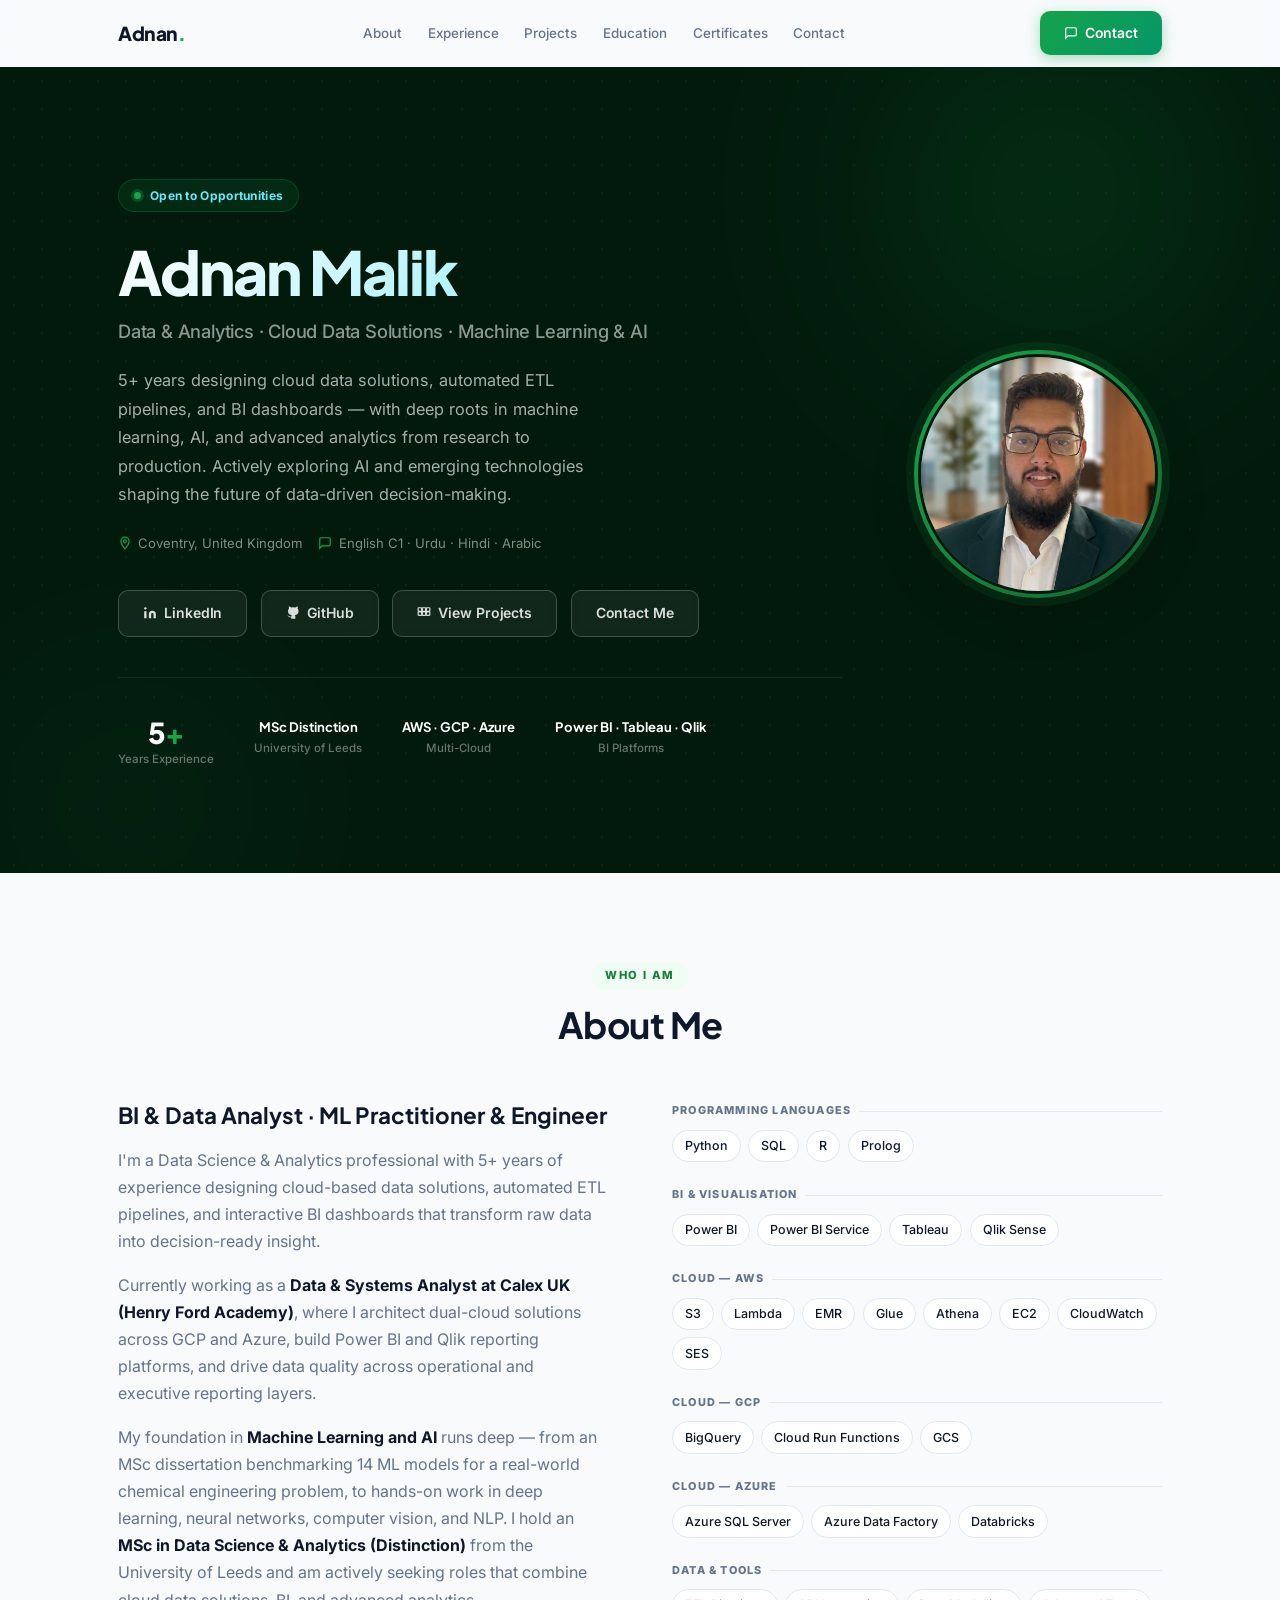
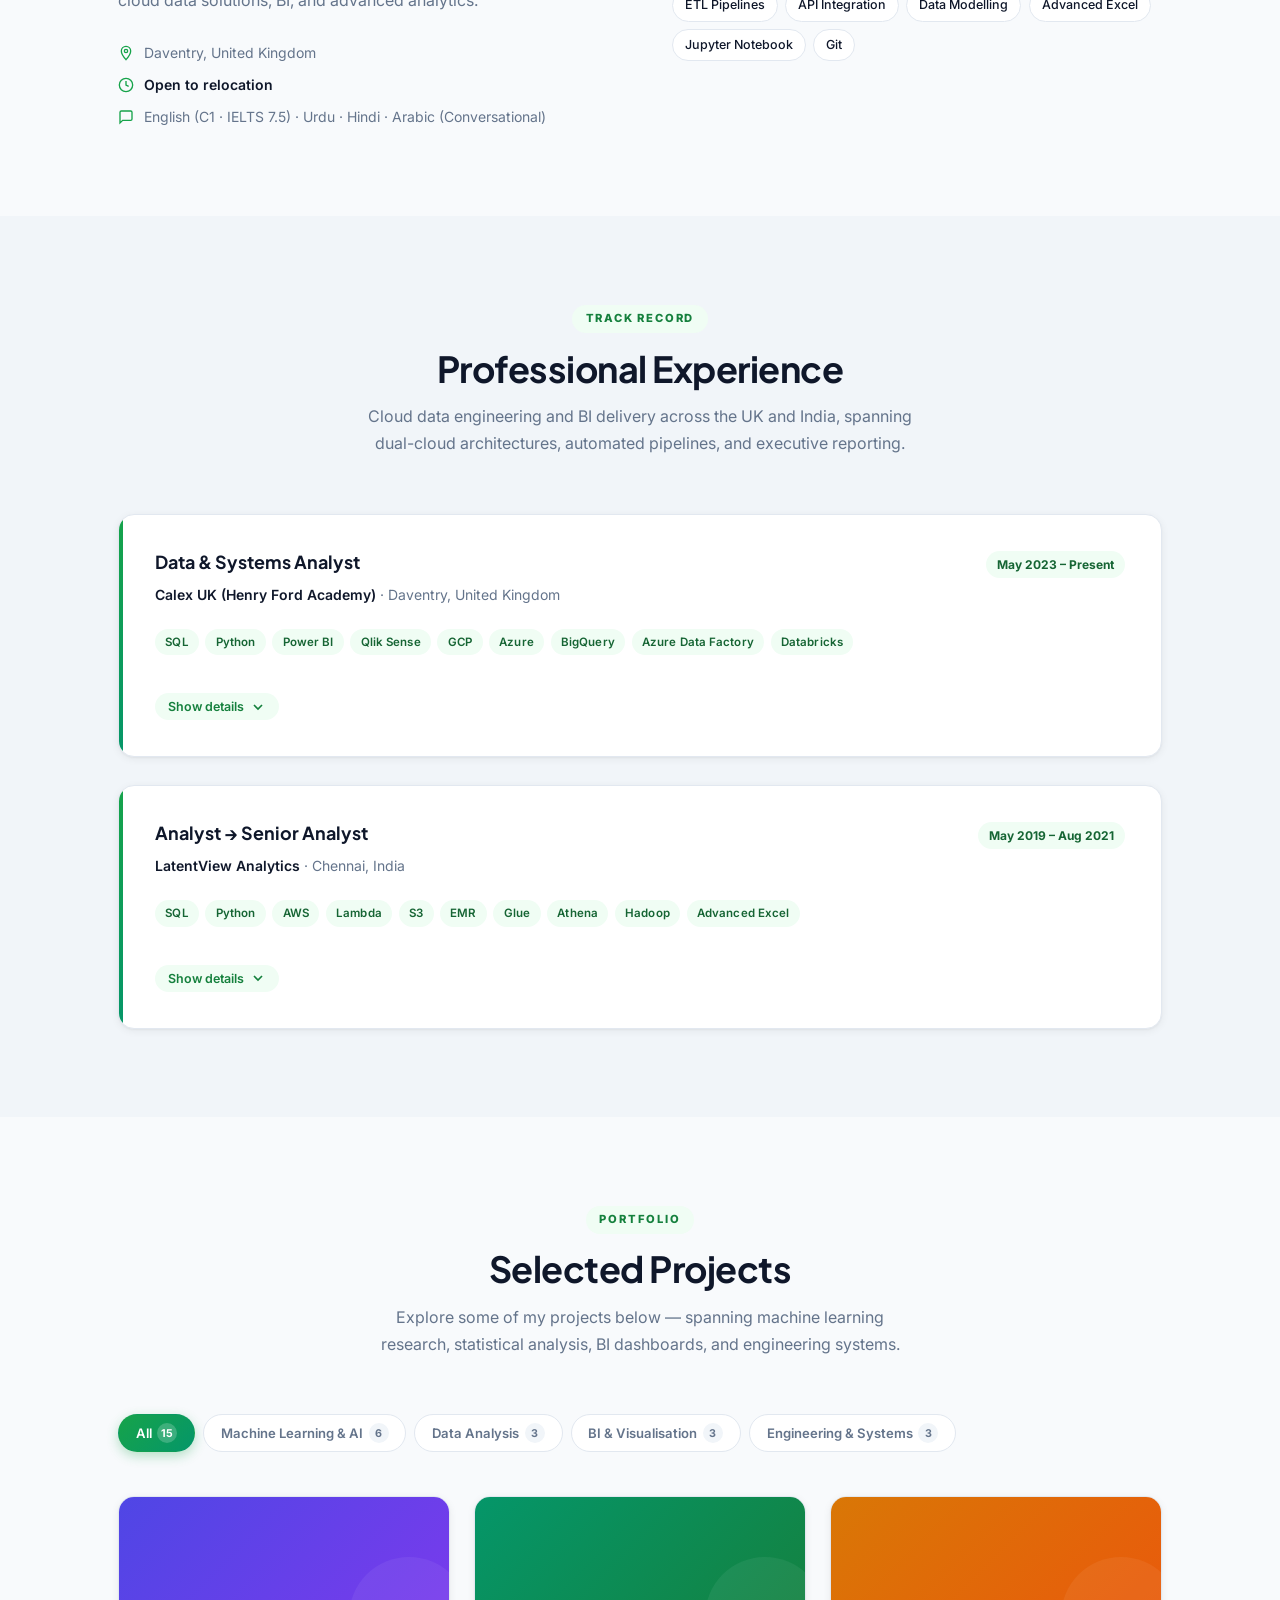
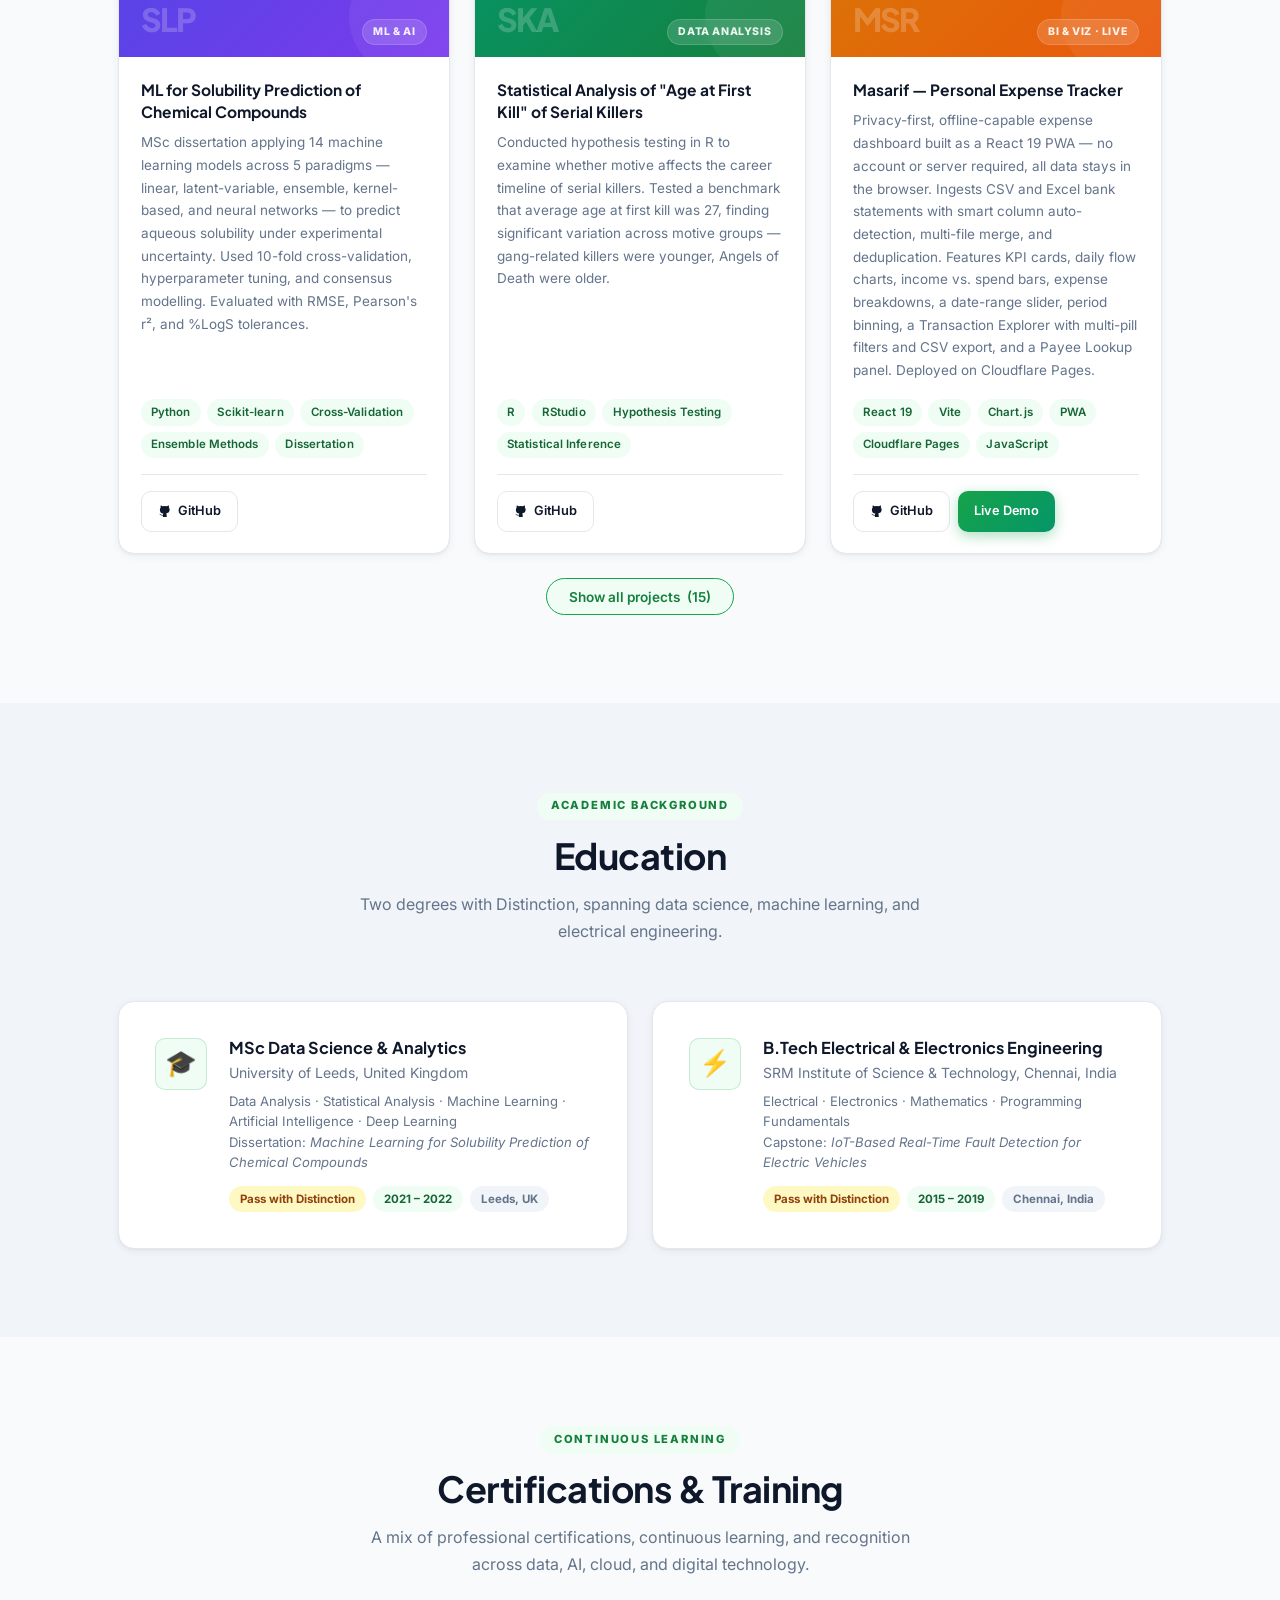
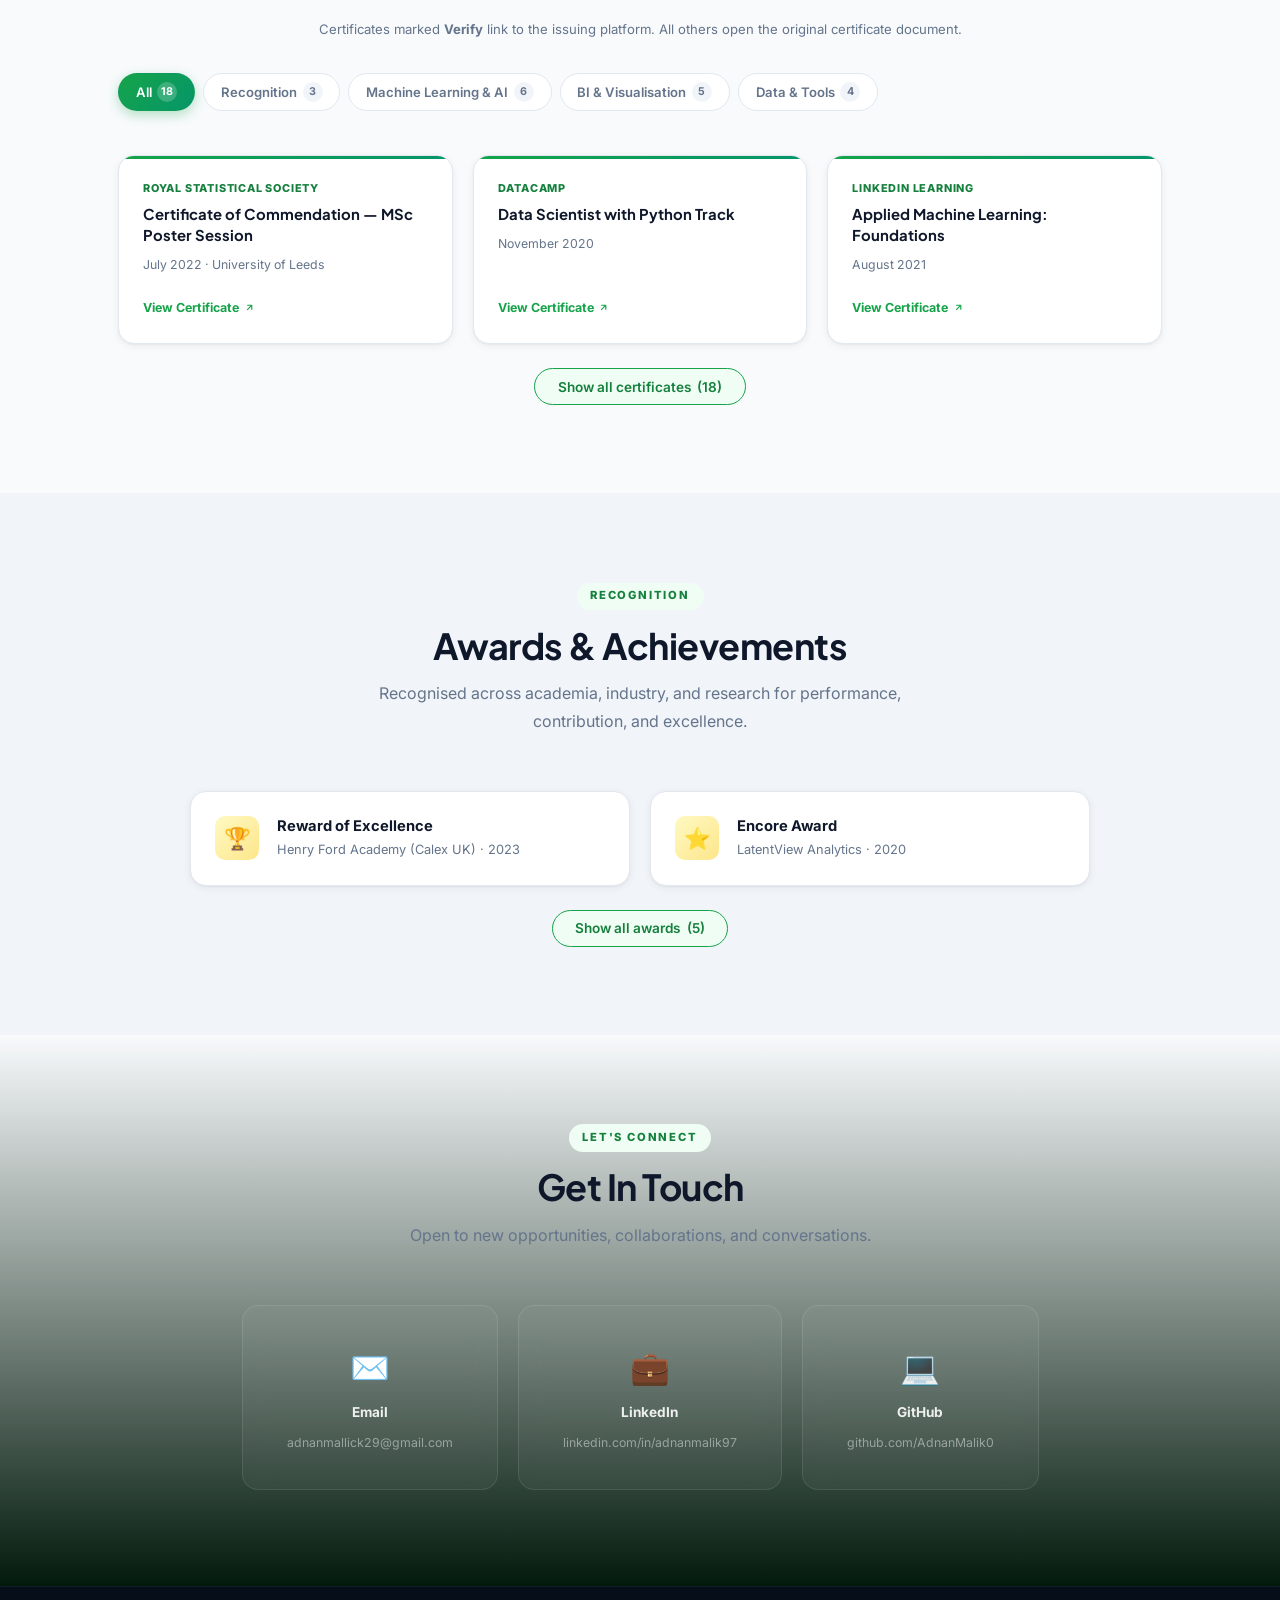
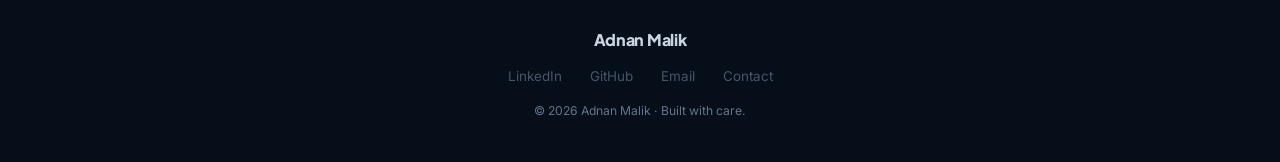
==== commit a302cf65: "Add Task Tracker App as 15th portfolio project - New project card (Engineering category) with GitHub" ====
--- a/index.html
+++ b/index.html
@@ -338,11 +338,11 @@
         </div>
 
         <div class="project-filter fade-up">
-          <button class="filter-btn active" data-filter="all">All <span class="filter-count">14</span></button>
+          <button class="filter-btn active" data-filter="all">All <span class="filter-count">15</span></button>
           <button class="filter-btn" data-filter="ml">Machine Learning &amp; AI <span class="filter-count">6</span></button>
           <button class="filter-btn" data-filter="analytics">Data Analysis <span class="filter-count">3</span></button>
           <button class="filter-btn" data-filter="bi">BI &amp; Visualisation <span class="filter-count">3</span></button>
-          <button class="filter-btn" data-filter="engineering">Engineering &amp; Systems <span class="filter-count">2</span></button>
+          <button class="filter-btn" data-filter="engineering">Engineering &amp; Systems <span class="filter-count">3</span></button>
         </div>
 
         <div class="projects-grid">
@@ -620,6 +620,28 @@
               <p class="project-desc">Built a Prolog knowledge base modelling workplace hierarchy, employee behaviour, and rule-based inference for an organisational setting centred on Aramco and IMALCO. Defined facts and rules for roles and conditions, achieving inference depth 7 to derive outcomes including promotion, dismissal, and transfer decisions.</p>
               <div class="project-tags">
                 <span class="tag">Prolog</span><span class="tag">Knowledge Representation</span><span class="tag">Logic Inference</span><span class="tag">Rule-Based Systems</span>
+              </div>
+            </div>
+          </article>
+
+          <!-- Engineering 3 -->
+          <article class="project-card fade-up" data-category="engineering" data-project="task-tracker">
+            <div class="project-banner cat-engineering">
+              <img class="project-preview" src="assets/images/projects/task-tracker.png" alt="" loading="lazy" onerror="this.remove()" onload="this.parentElement.classList.add('has-preview')">
+              <span class="project-abbr">TTK</span>
+              <span class="project-cat-badge">Engineering · React</span>
+            </div>
+            <div class="project-body">
+              <h3 class="project-title">Task Tracker — Personal Planner App</h3>
+              <p class="project-desc">Self-built React SPA for daily task planning with calendar scheduling, day views, ordered task steps, and checklist-based progress tracking. Features a Task Now jump-to-current-work flow, JSON export and import, local browser persistence, and a Cloudflare Workers backend with D1 database for cross-device sync.</p>
+              <div class="project-tags">
+                <span class="tag">React</span><span class="tag">Vite</span><span class="tag">React Router</span><span class="tag">Cloudflare Workers</span><span class="tag">D1</span><span class="tag">JavaScript</span>
+              </div>
+              <div class="project-links">
+                <a href="https://github.com/AdnanMalik0/task-tracker-app" class="btn btn-outline btn-sm" target="_blank" rel="noopener">
+                  <svg width="13" height="13" fill="currentColor" viewBox="0 0 24 24"><path d="M9 19c-5 1.5-5-2.5-7-3m14 6v-3.87a3.37 3.37 0 0 0-.94-2.61c3.14-.35 6.44-1.54 6.44-7A5.44 5.44 0 0 0 20 4.77 5.07 5.07 0 0 0 19.91 1S18.73.65 16 2.48a13.38 13.38 0 0 0-7 0C6.27.65 5.09 1 5.09 1A5.07 5.07 0 0 0 5 4.77a5.44 5.44 0 0 0-1.5 3.78c0 5.42 3.3 6.61 6.44 7A3.37 3.37 0 0 0 9 18.13V22"/></svg>
+                  GitHub
+                </a>
               </div>
             </div>
           </article>
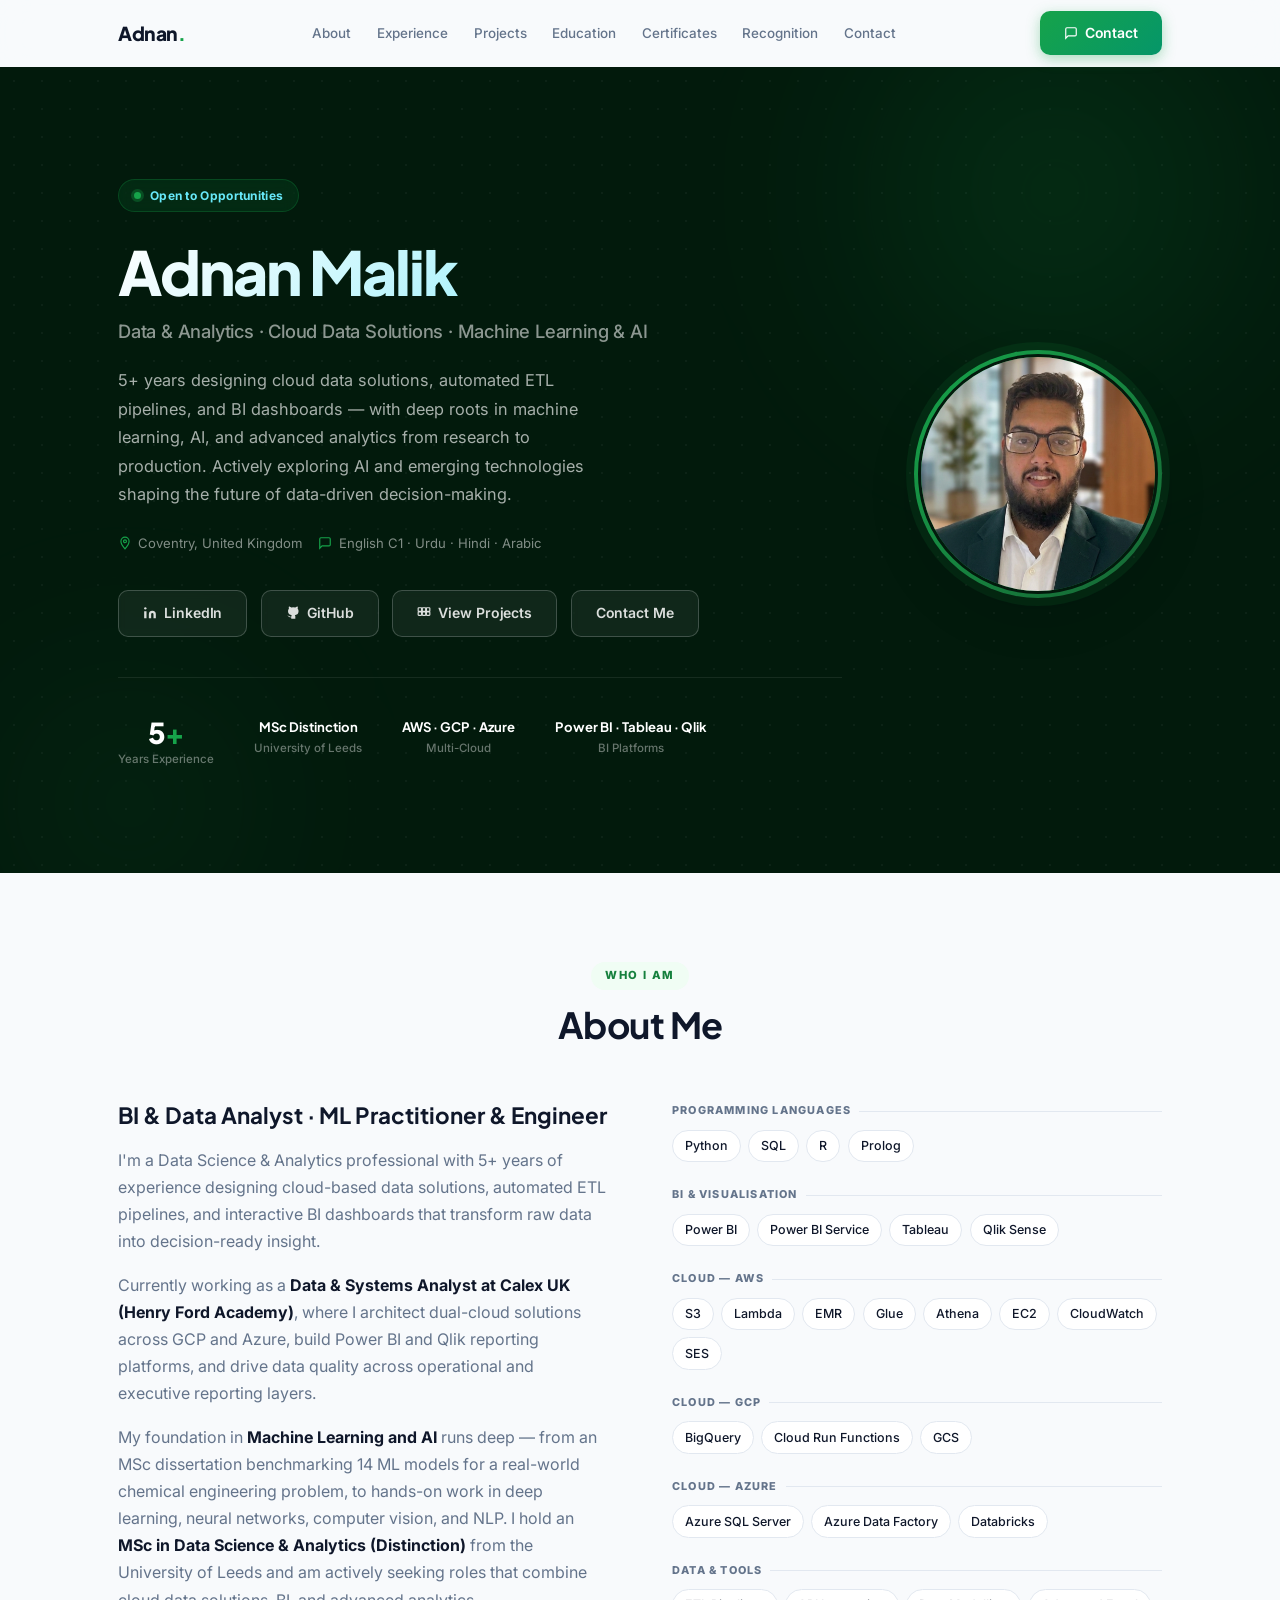
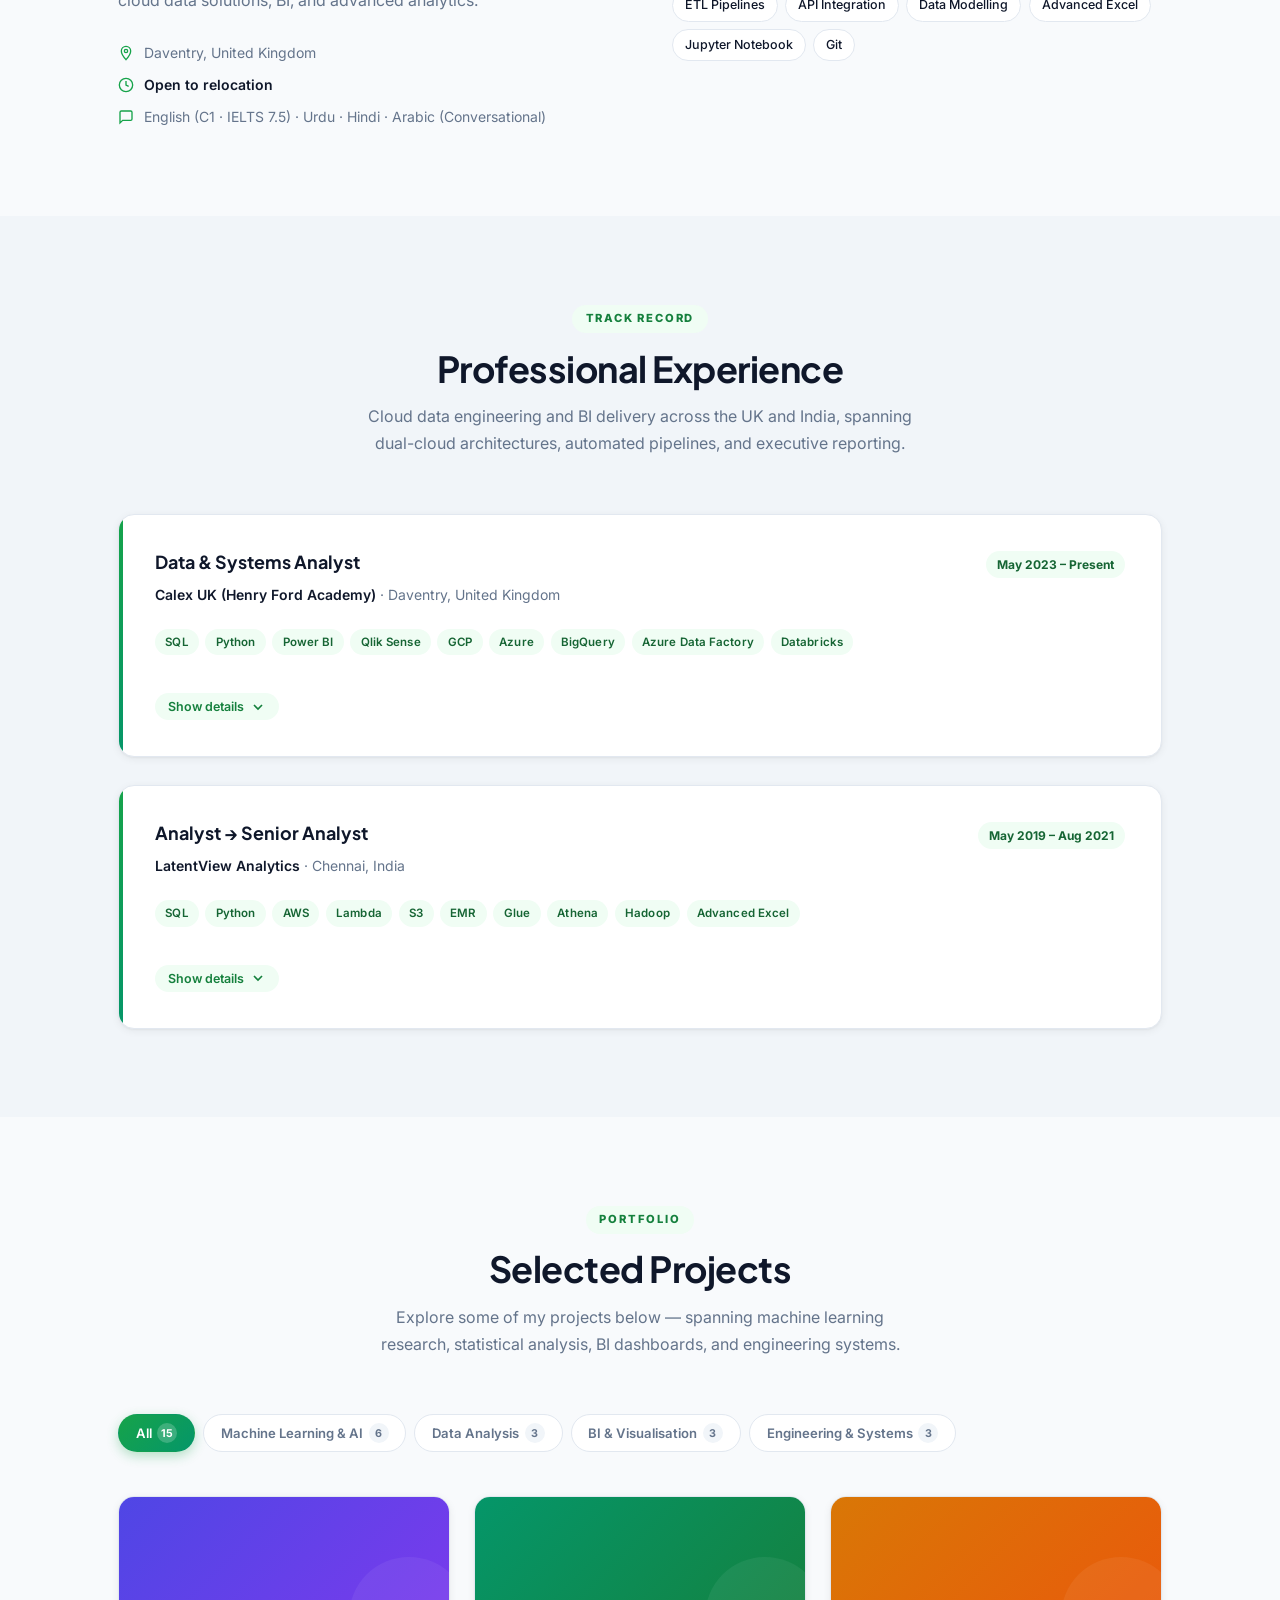
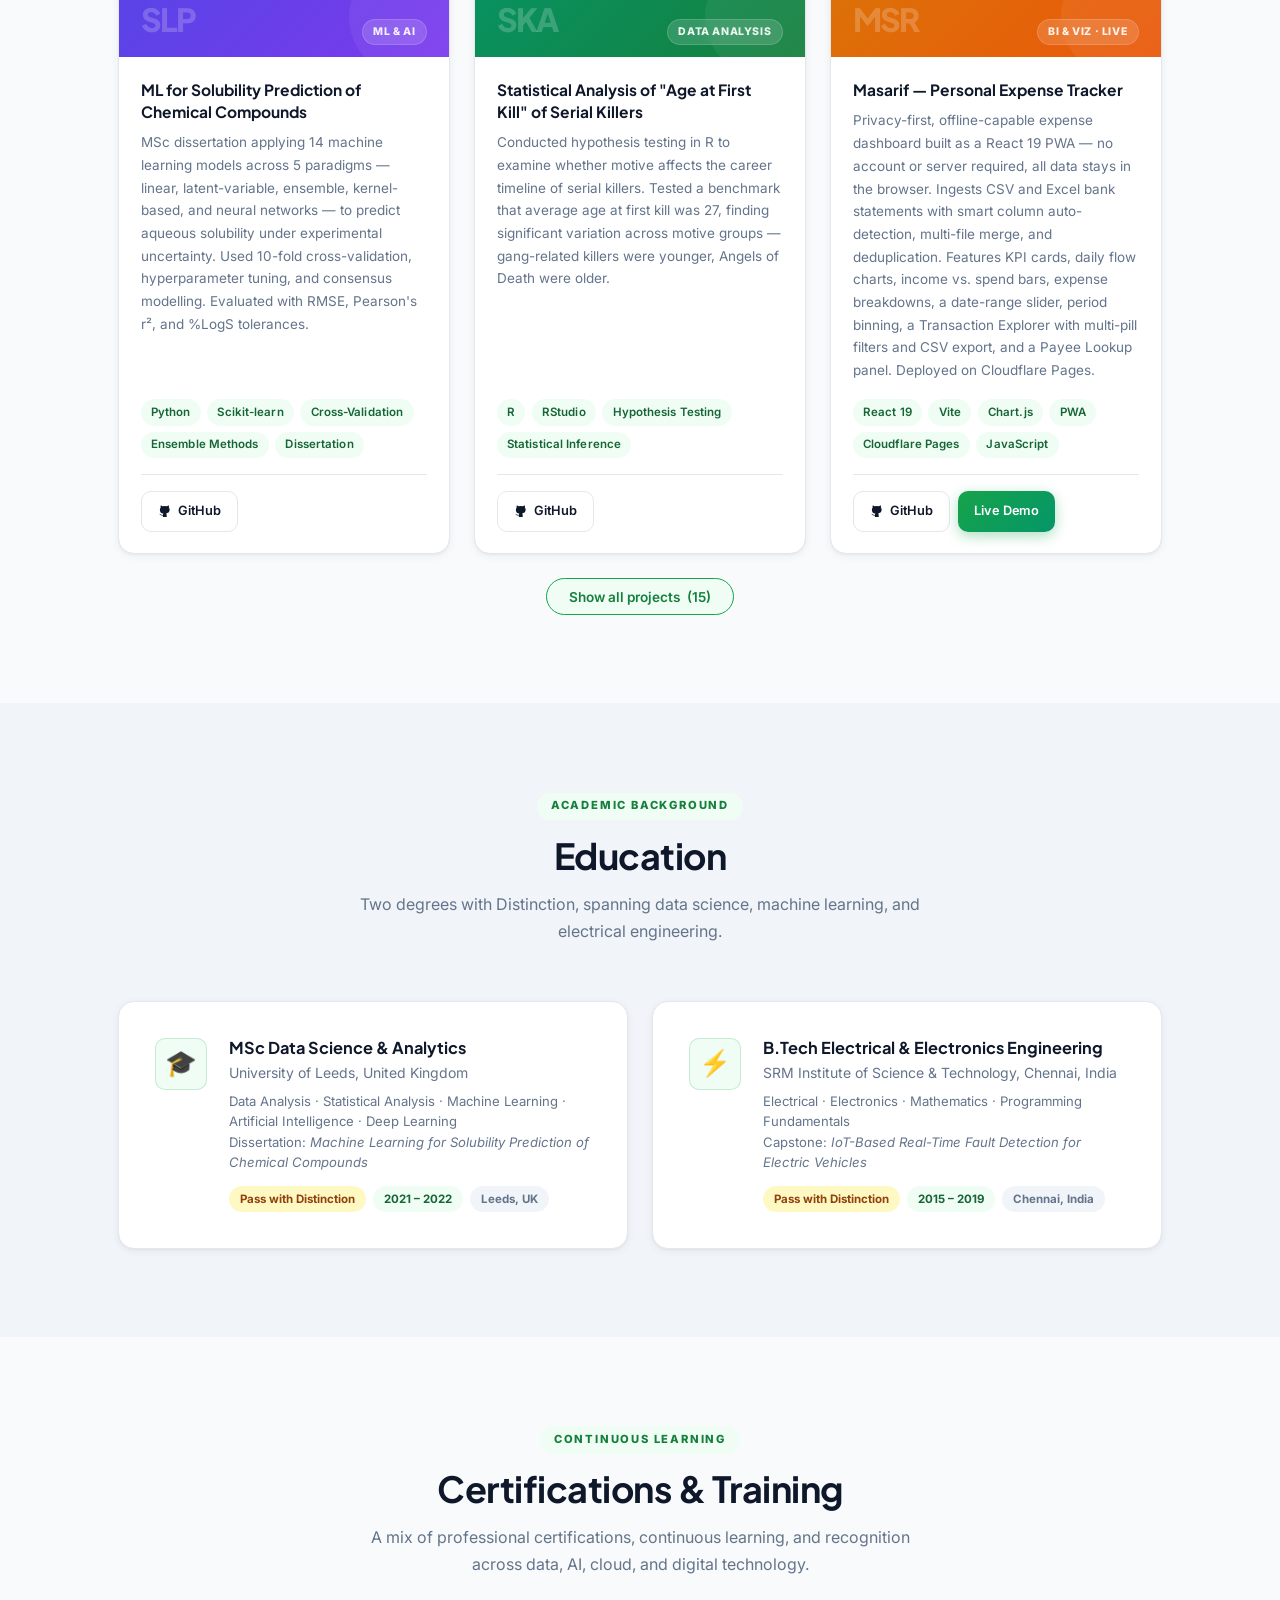
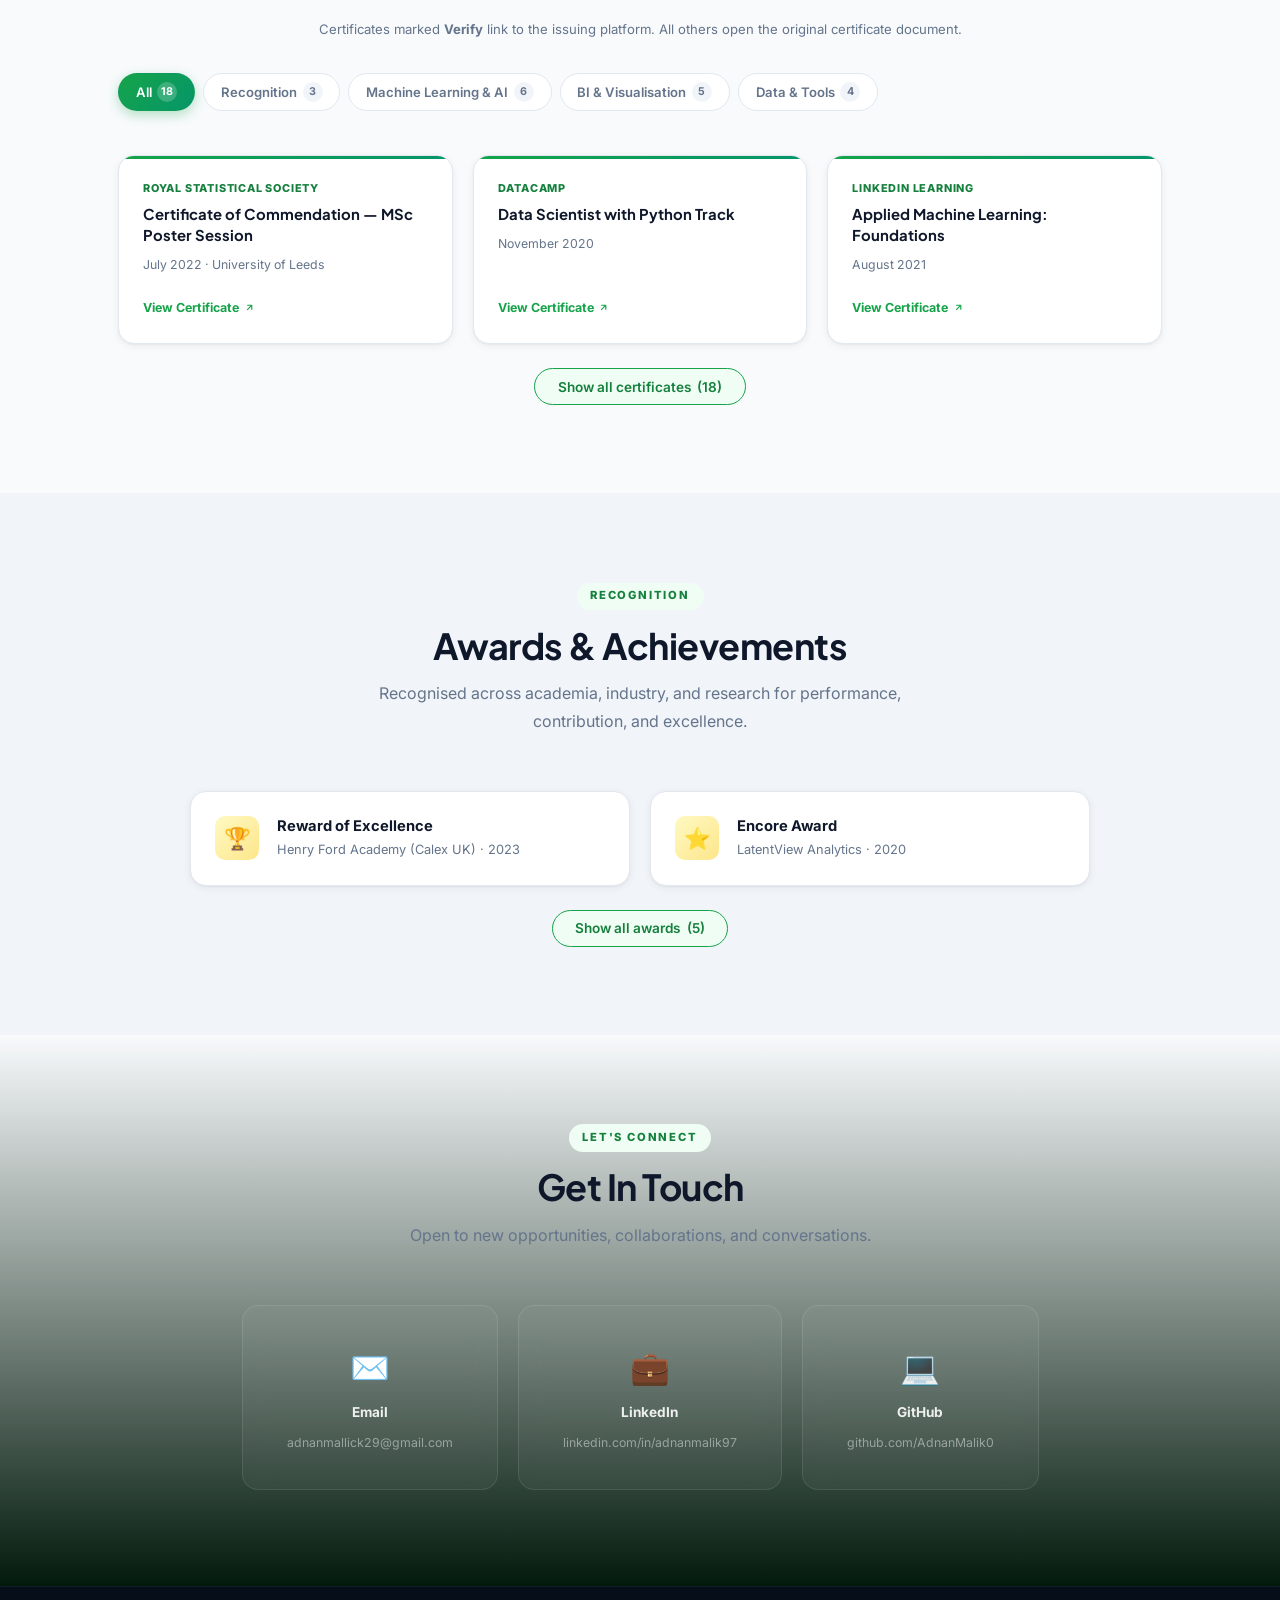
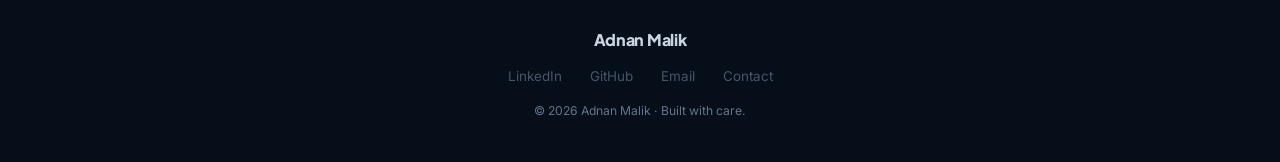
==== commit 70f9d893: "Add recognition nav and certificate links" ====
--- a/index.html
+++ b/index.html
@@ -48,6 +48,7 @@
         <li><a href="#projects">Projects</a></li>
         <li><a href="#education">Education</a></li>
         <li><a href="#certificates">Certificates</a></li>
+        <li><a href="#awards">Recognition</a></li>
         <li><a href="#contact">Contact</a></li>
       </ul>
       <a href="#contact" class="btn btn-primary nav-cta">
@@ -1030,6 +1031,12 @@
               <div class="award-name">Certificate of Commendation</div>
               <div class="award-org">Royal Statistical Society, Leeds-Bradford Local Group · 2022<br>
               <small style="opacity:0.8">Awarded for exceptional content, understanding, and presentation quality at the MSc Data Science &amp; Analytics poster session, University of Leeds.</small></div>
+              <div class="cert-verify">
+                <a class="cert-link" href="assets/certificates/RSS-Commendation.pdf" target="_blank" rel="noopener">
+                  View Certificate
+                  <svg width="11" height="11" fill="none" stroke="currentColor" stroke-width="2.5" viewBox="0 0 24 24"><path d="M7 17L17 7M17 7H7M17 7v10"/></svg>
+                </a>
+              </div>
             </div>
           </div>
 
@@ -1039,6 +1046,12 @@
               <div class="award-name">Certificate of Merit — Best Project</div>
               <div class="award-org">SRM University, Dept of Physics &amp; Nanotechnology · TechKnow-2016<br>
               <small style="opacity:0.8">Best Project/Working Model for the Dark Sensing Circuit, adjudged by an expert technical committee.</small></div>
+              <div class="cert-verify">
+                <a class="cert-link" href="assets/certificates/Certificate-of-Merit-SRM.pdf" target="_blank" rel="noopener">
+                  View Certificate
+                  <svg width="11" height="11" fill="none" stroke="currentColor" stroke-width="2.5" viewBox="0 0 24 24"><path d="M7 17L17 7M17 7H7M17 7v10"/></svg>
+                </a>
+              </div>
             </div>
           </div>
 
@@ -1048,6 +1061,12 @@
               <div class="award-name">Certificate of Appreciation</div>
               <div class="award-org">SRM University, Career Development Centre · 2016<br>
               <small style="opacity:0.8">Outstanding performance in Technical Presentation &amp; Personality Development Course, Dept of Electrical &amp; Electronics Engineering.</small></div>
+              <div class="cert-verify">
+                <a class="cert-link" href="assets/certificates/Certificate-of-Appreciation-SRM.pdf" target="_blank" rel="noopener">
+                  View Certificate
+                  <svg width="11" height="11" fill="none" stroke="currentColor" stroke-width="2.5" viewBox="0 0 24 24"><path d="M7 17L17 7M17 7H7M17 7v10"/></svg>
+                </a>
+              </div>
             </div>
           </div>
 
--- a/assets/css/style.css
+++ b/assets/css/style.css
@@ -667,6 +667,10 @@
   display: flex;
   justify-content: center;
   margin-top: 1.5rem;
+}
+.projects-show-more-wrap[hidden],
+.section-show-more-wrap[hidden] {
+  display: none !important;
 }
 .projects-show-more-btn {
   display: inline-flex;
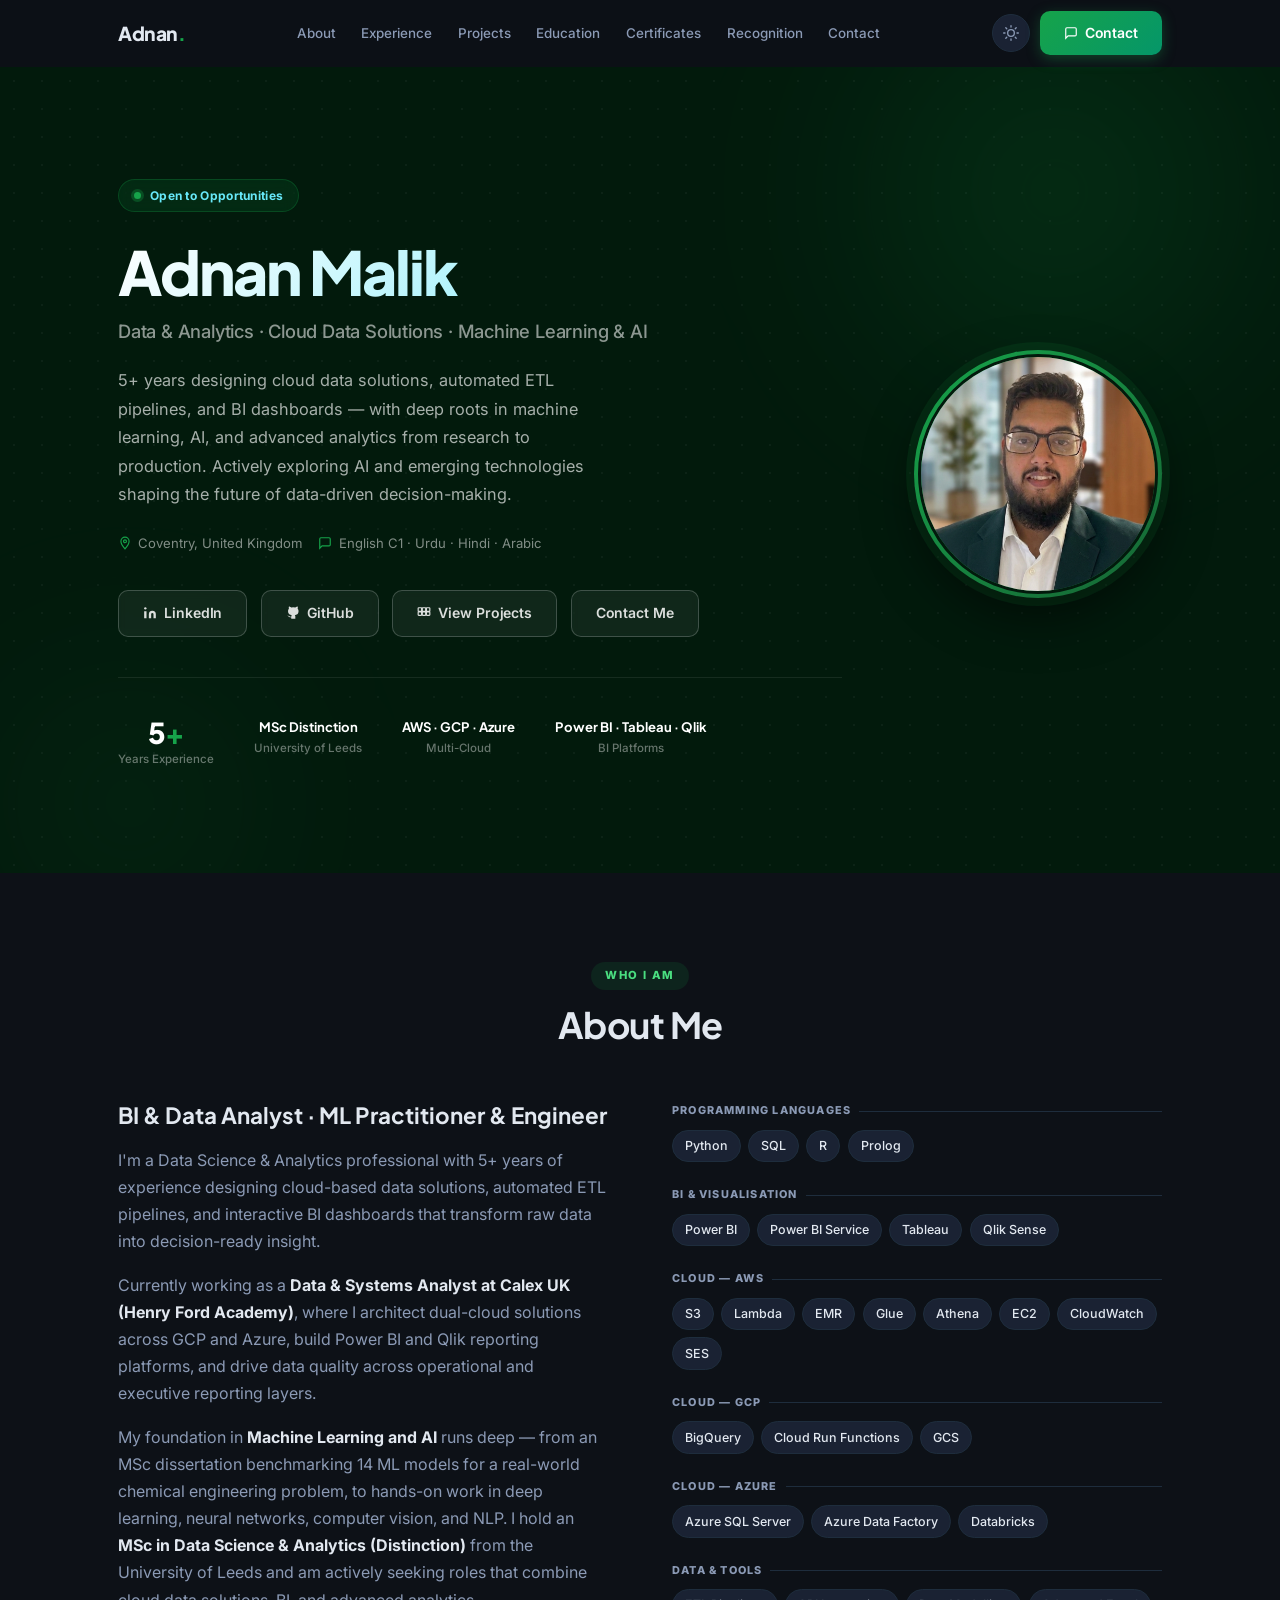
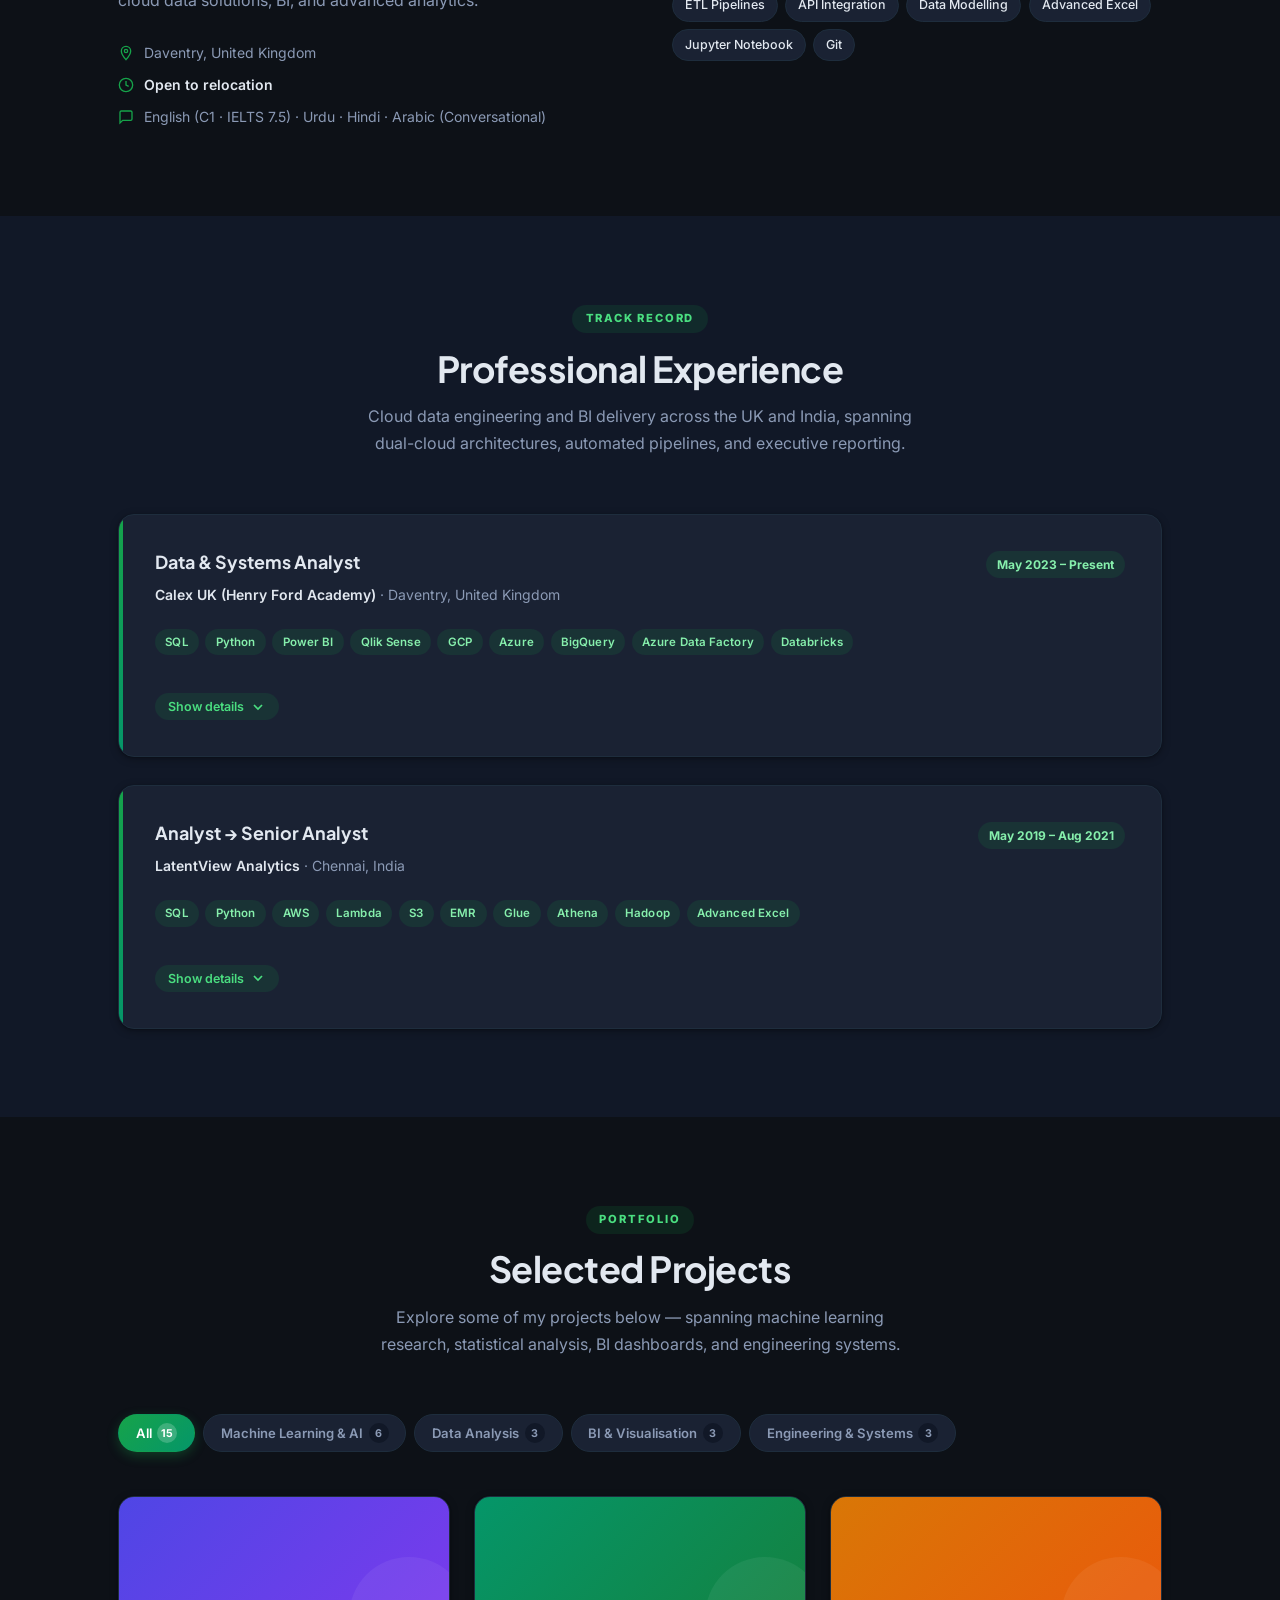
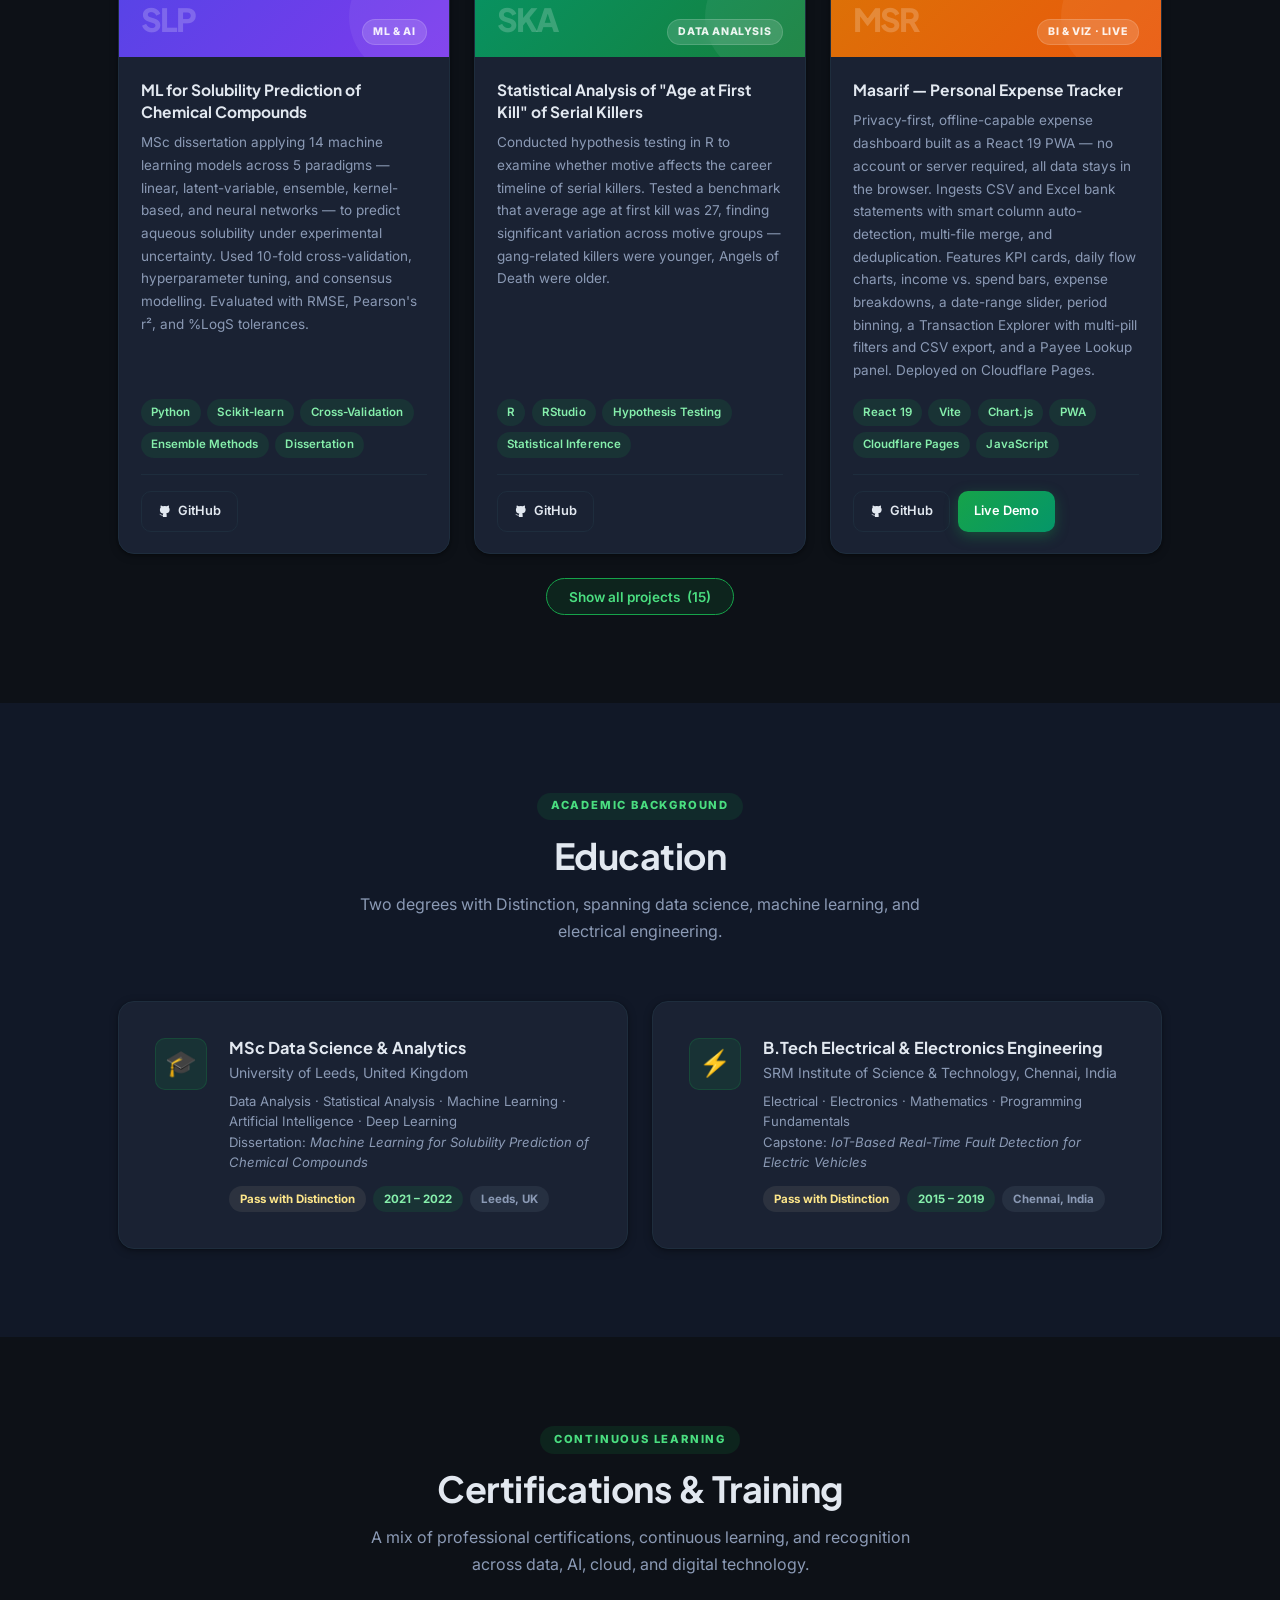
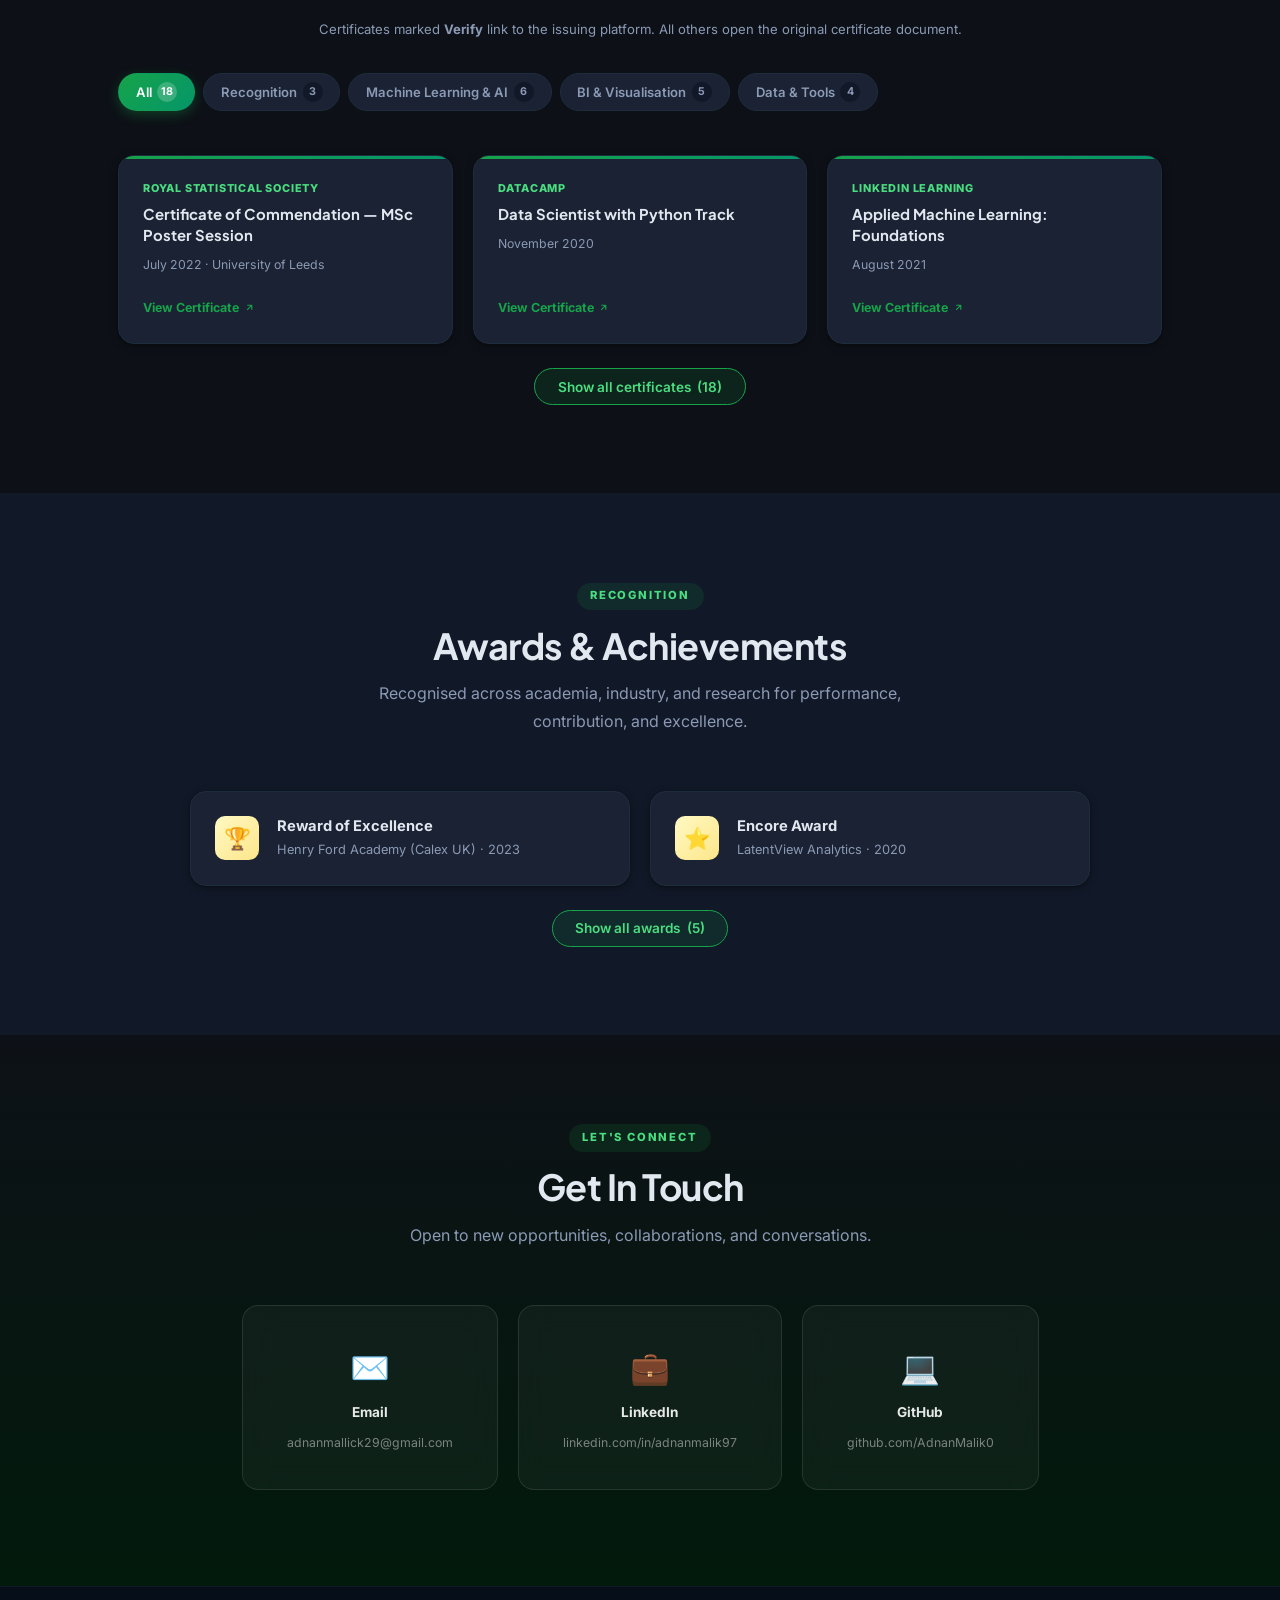
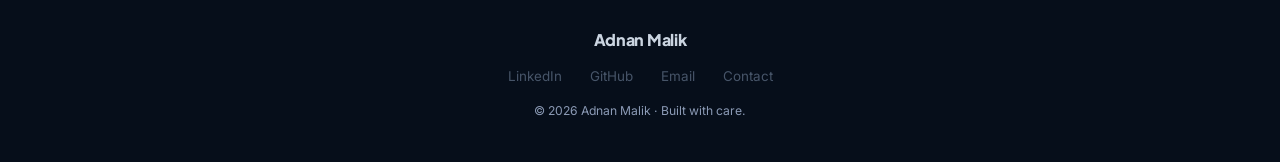
==== commit e7bc08be: "Add dark mode with toggle — dark by default - Inline head script sets data-theme from localStorage (" ====
--- a/index.html
+++ b/index.html
@@ -33,6 +33,7 @@
   <link href="https://fonts.googleapis.com/css2?family=Inter:wght@400;500;600&family=Plus+Jakarta+Sans:wght@600;700;800&display=swap" rel="stylesheet">
 
   <link rel="stylesheet" href="assets/css/style.css">
+  <script>(function(){var t=localStorage.getItem('theme')||'dark';document.documentElement.setAttribute('data-theme',t);})();</script>
 </head>
 <body>
 
@@ -51,10 +52,16 @@
         <li><a href="#awards">Recognition</a></li>
         <li><a href="#contact">Contact</a></li>
       </ul>
-      <a href="#contact" class="btn btn-primary nav-cta">
-        <svg width="14" height="14" fill="none" stroke="currentColor" stroke-width="2" viewBox="0 0 24 24"><path d="M21 15a2 2 0 0 1-2 2H7l-4 4V5a2 2 0 0 1 2-2h14a2 2 0 0 1 2 2z"/></svg>
-        Contact
-      </a>
+      <div class="nav-end">
+        <button class="theme-toggle" id="themeToggle" aria-label="Toggle dark mode">
+          <svg class="icon-sun" width="16" height="16" fill="none" stroke="currentColor" stroke-width="2" stroke-linecap="round" stroke-linejoin="round" viewBox="0 0 24 24" aria-hidden="true"><circle cx="12" cy="12" r="5"/><line x1="12" y1="1" x2="12" y2="3"/><line x1="12" y1="21" x2="12" y2="23"/><line x1="4.22" y1="4.22" x2="5.64" y2="5.64"/><line x1="18.36" y1="18.36" x2="19.78" y2="19.78"/><line x1="1" y1="12" x2="3" y2="12"/><line x1="21" y1="12" x2="23" y2="12"/><line x1="4.22" y1="19.78" x2="5.64" y2="18.36"/><line x1="18.36" y1="5.64" x2="19.78" y2="4.22"/></svg>
+          <svg class="icon-moon" width="16" height="16" fill="none" stroke="currentColor" stroke-width="2" stroke-linecap="round" stroke-linejoin="round" viewBox="0 0 24 24" aria-hidden="true"><path d="M21 12.79A9 9 0 1 1 11.21 3 7 7 0 0 0 21 12.79z"/></svg>
+        </button>
+        <a href="#contact" class="btn btn-primary nav-cta">
+          <svg width="14" height="14" fill="none" stroke="currentColor" stroke-width="2" viewBox="0 0 24 24"><path d="M21 15a2 2 0 0 1-2 2H7l-4 4V5a2 2 0 0 1 2-2h14a2 2 0 0 1 2 2z"/></svg>
+          Contact
+        </a>
+      </div>
       <button class="hamburger" aria-label="Toggle navigation" aria-expanded="false">
         <span></span><span></span><span></span>
       </button>
--- a/assets/css/style.css
+++ b/assets/css/style.css
@@ -224,7 +224,33 @@
 .nav-links a:hover  { color: var(--text); background: var(--bg-alt); }
 .nav-links a.active { color: var(--accent); background: var(--accent-light); font-weight: 600; }
 
-.nav-cta { margin-left: 1rem; }
+.nav-end {
+  display: flex;
+  align-items: center;
+  gap: 0.6rem;
+  flex-shrink: 0;
+}
+
+.theme-toggle {
+  width: 38px;
+  height: 38px;
+  border-radius: 999px;
+  border: 1.5px solid var(--border);
+  background: var(--card);
+  color: var(--muted);
+  display: flex;
+  align-items: center;
+  justify-content: center;
+  transition: border-color 0.2s, color 0.2s, background 0.2s;
+}
+.theme-toggle:hover {
+  border-color: var(--accent);
+  color: var(--accent);
+  background: var(--accent-light);
+}
+.icon-sun, .icon-moon { display: none; }
+[data-theme="dark"]  .icon-sun  { display: block; }
+[data-theme="light"] .icon-moon { display: block; }
 
 .hamburger {
   display: none;
@@ -1355,7 +1381,9 @@
     height: auto;
     padding: 0.55rem 1rem 0;
   }
-  .nav-logo { padding-bottom: 0.4rem; }
+  .nav-logo  { order: 1; padding-bottom: 0.4rem; }
+  .nav-end   { order: 2; }
+  .nav-links { order: 3; }
   .nav-links {
     display: flex !important;
     flex-direction: row;
@@ -1424,3 +1452,86 @@
   *, *::before, *::after { animation-duration: 0.01ms !important; transition-duration: 0.01ms !important; }
   .fade-up { opacity: 1; transform: none; }
 }
+
+/* ══════════════════════════════════════════════════════════
+   DARK MODE
+══════════════════════════════════════════════════════════ */
+[data-theme="dark"] {
+  --bg:             #0d1117;
+  --bg-alt:         #111827;
+  --card:           #1a2233;
+  --text:           #e2e8f0;
+  --muted:          #8b9ab5;
+  --accent-dark:    #4ade80;
+  --accent-darker:  #86efac;
+  --accent-light:   rgba(22,163,74,0.13);
+  --border:         #1e2d3d;
+  --shadow-xs:      0 1px 2px rgba(0,0,0,0.3);
+  --shadow-sm:      0 2px 8px rgba(0,0,0,0.3), 0 1px 2px rgba(0,0,0,0.2);
+  --shadow:         0 8px 24px rgba(0,0,0,0.4);
+  --shadow-lg:      0 20px 48px rgba(0,0,0,0.5);
+  --shadow-colored: 0 8px 24px rgba(22,163,74,0.3);
+}
+
+[data-theme="dark"] header {
+  background: rgba(13,17,23,0.88);
+}
+[data-theme="dark"] header.scrolled {
+  background: rgba(13,17,23,0.96);
+}
+
+[data-theme="dark"] .project-spotlight-shell {
+  background:
+    radial-gradient(circle at top right, rgba(22,163,74,0.07), transparent 34%),
+    linear-gradient(180deg, rgba(26,34,51,0.99) 0%, rgba(13,17,23,0.99) 100%);
+  border-color: rgba(22,163,74,0.12);
+}
+[data-theme="dark"] .project-spotlight-header {
+  background: linear-gradient(180deg, rgba(26,34,51,0.97) 0%, rgba(26,34,51,0.86) 100%);
+}
+[data-theme="dark"] .project-spotlight-close {
+  background: rgba(26,34,51,0.9);
+}
+[data-theme="dark"] .project-spotlight-desc {
+  color: #cbd5e1;
+  background: rgba(30,45,61,0.6);
+}
+[data-theme="dark"] .project-spotlight-section {
+  background: rgba(26,34,51,0.6);
+  border-color: rgba(148,163,184,0.1);
+}
+[data-theme="dark"] .project-spotlight-note-content {
+  background: linear-gradient(180deg, rgba(26,34,51,0.95) 0%, rgba(17,24,39,0.98) 100%);
+  border-color: rgba(148,163,184,0.1);
+}
+[data-theme="dark"] .project-spotlight-note-content p,
+[data-theme="dark"] .project-spotlight-note-content li,
+[data-theme="dark"] .project-spotlight-note-content blockquote,
+[data-theme="dark"] .project-spotlight-note-content td,
+[data-theme="dark"] .project-spotlight-note-content th {
+  color: #cbd5e1;
+}
+[data-theme="dark"] .project-spotlight-note-content blockquote {
+  background: rgba(22,163,74,0.07);
+}
+[data-theme="dark"] .project-spotlight-note-content code {
+  background: rgba(255,255,255,0.08);
+  color: #e2e8f0;
+}
+[data-theme="dark"] .project-spotlight-note-content th {
+  background: rgba(22,163,74,0.08);
+}
+[data-theme="dark"] .project-spotlight-note-content hr {
+  border-color: rgba(148,163,184,0.15);
+}
+[data-theme="dark"] .project-spotlight-shell::-webkit-scrollbar-thumb,
+[data-theme="dark"] .project-spotlight-note-content pre::-webkit-scrollbar-thumb {
+  background: rgba(148,163,184,0.2);
+}
+[data-theme="dark"] .badge-gold {
+  background: rgba(254,243,199,0.08);
+  color: #fde68a;
+}
+[data-theme="dark"] .badge-grey {
+  background: rgba(148,163,184,0.1);
+}
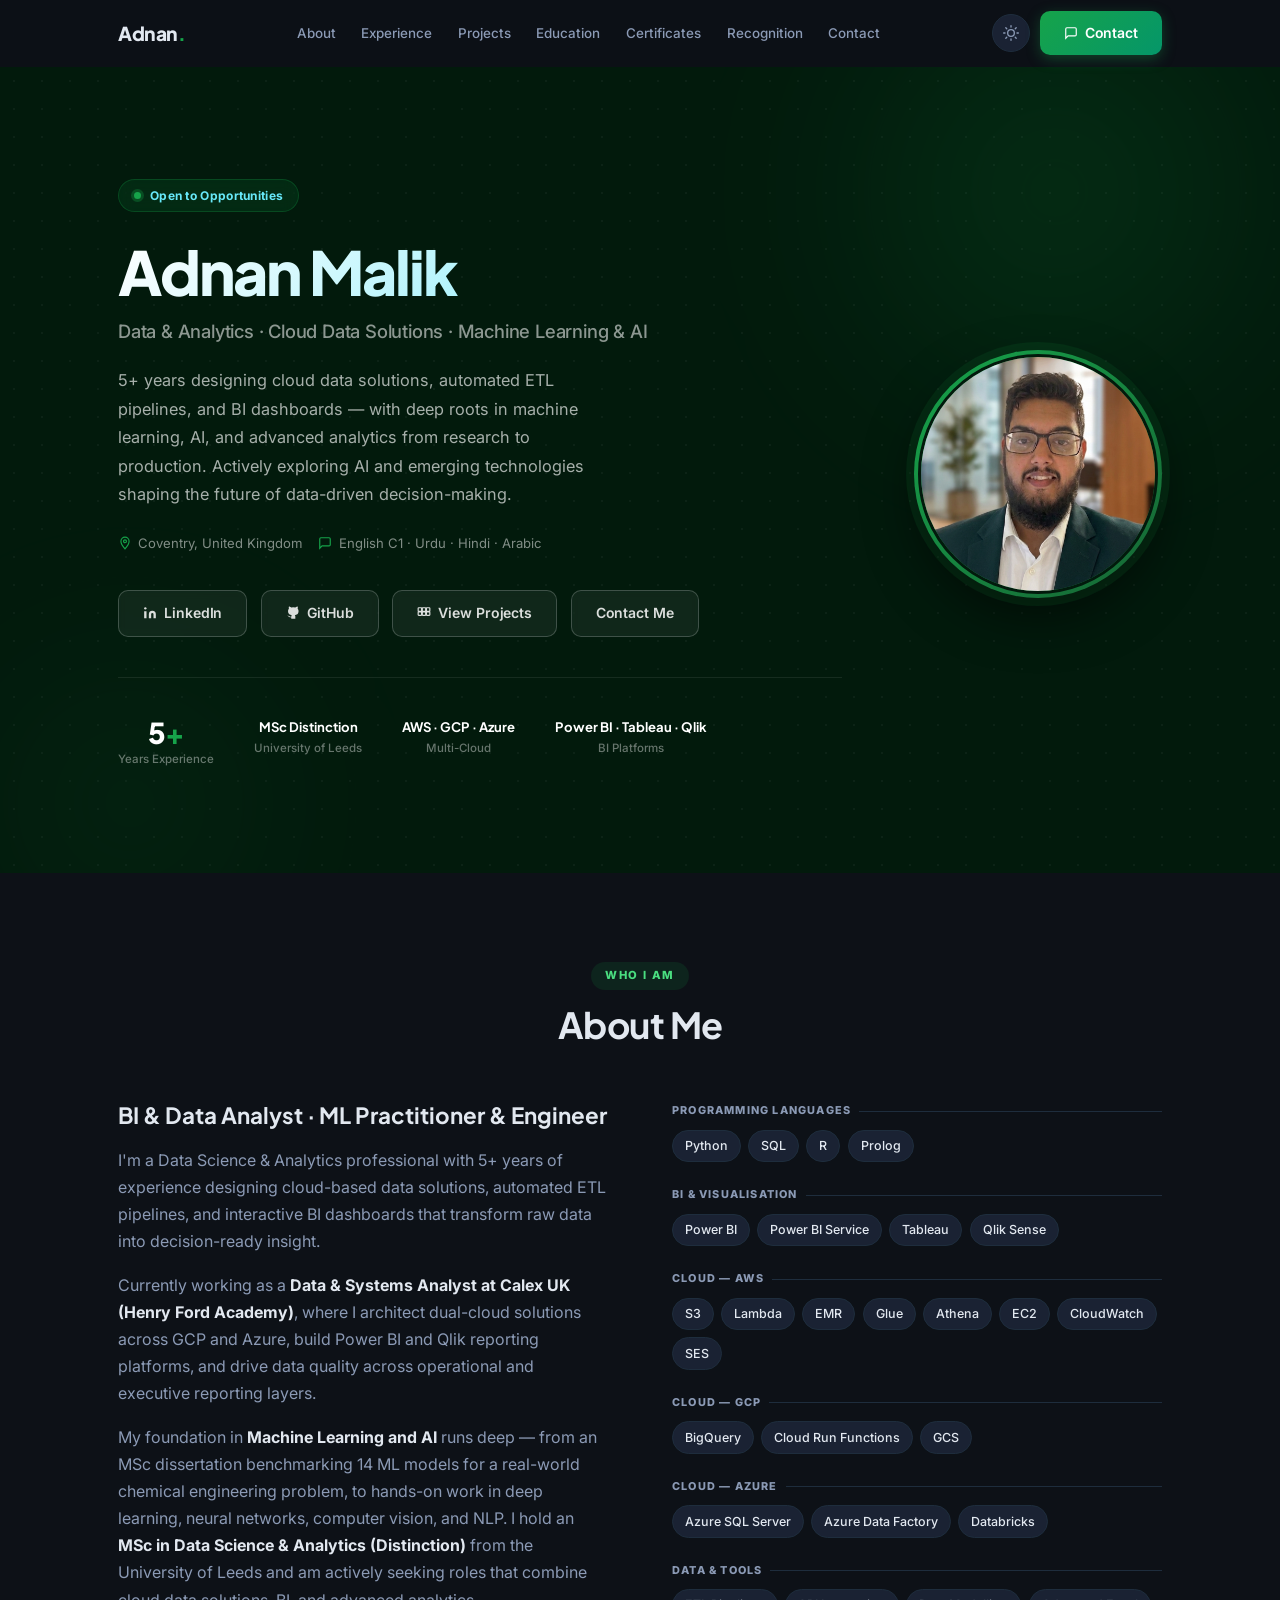
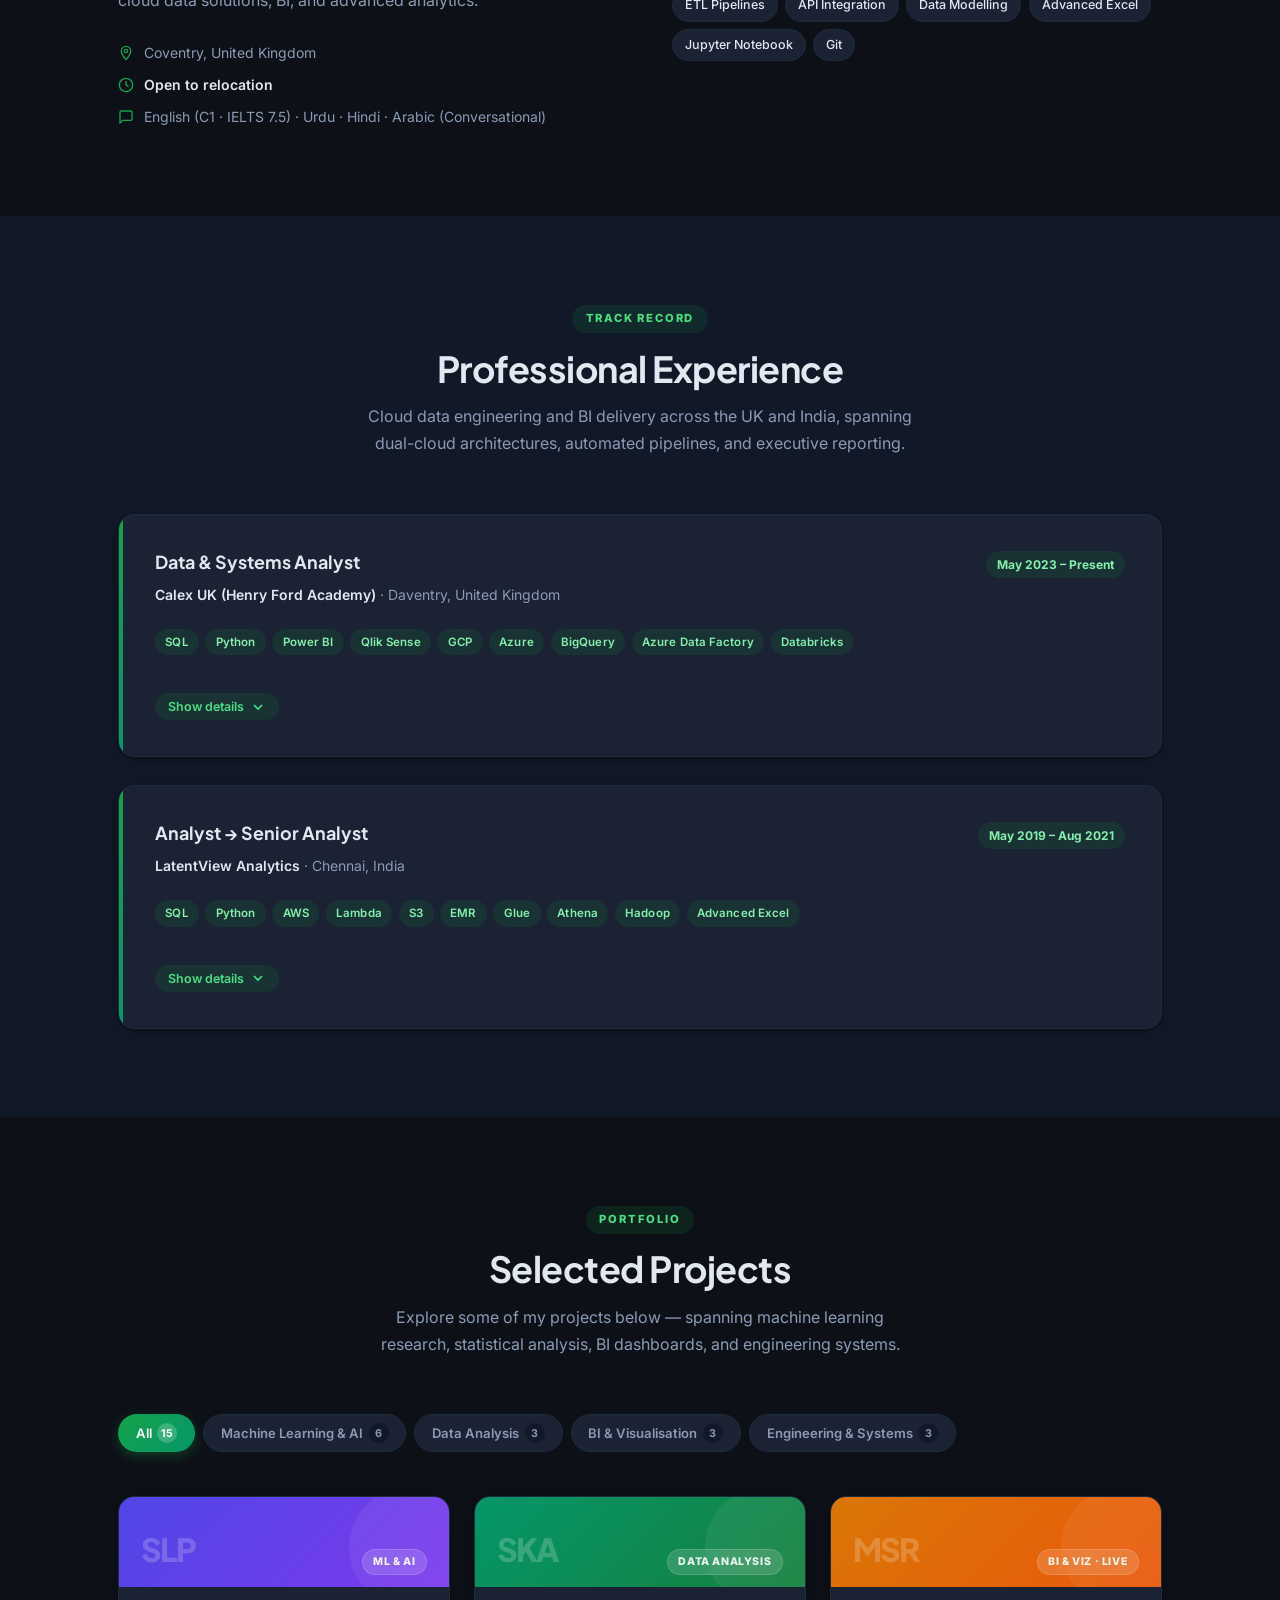
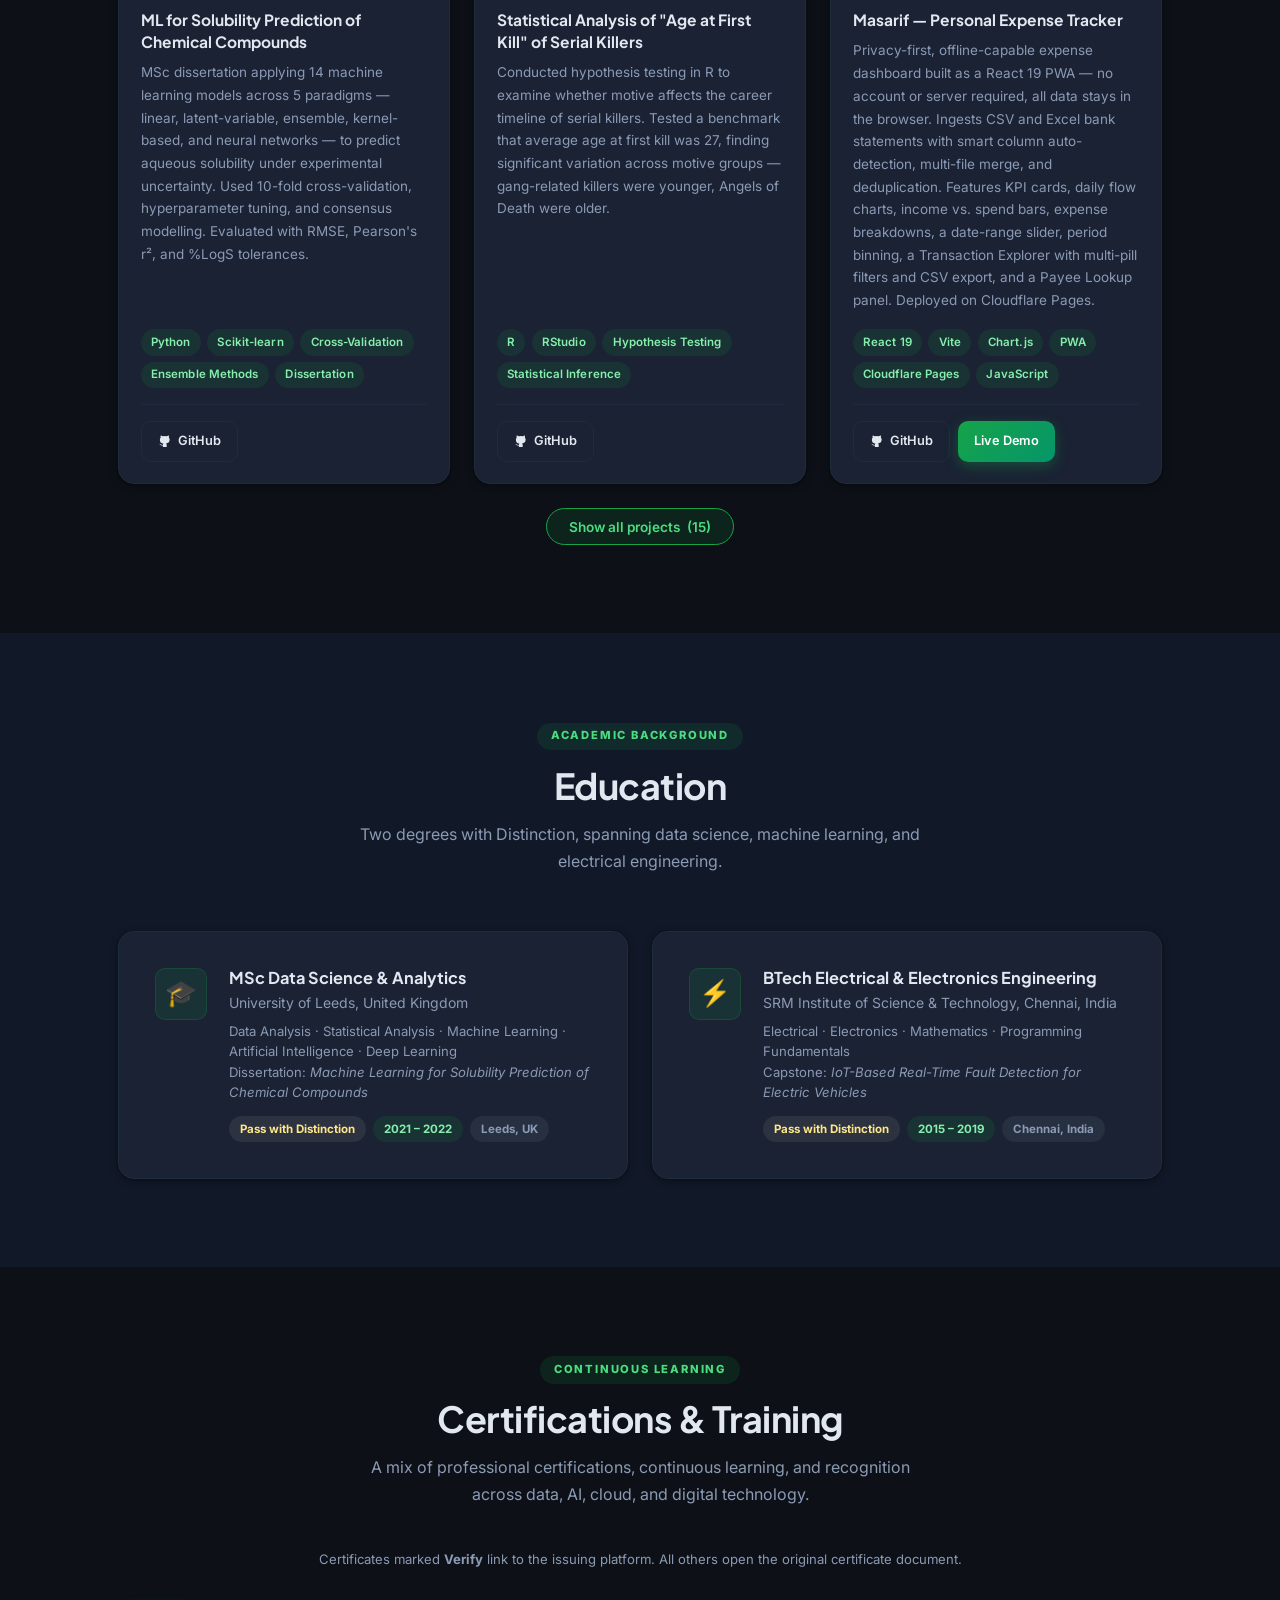
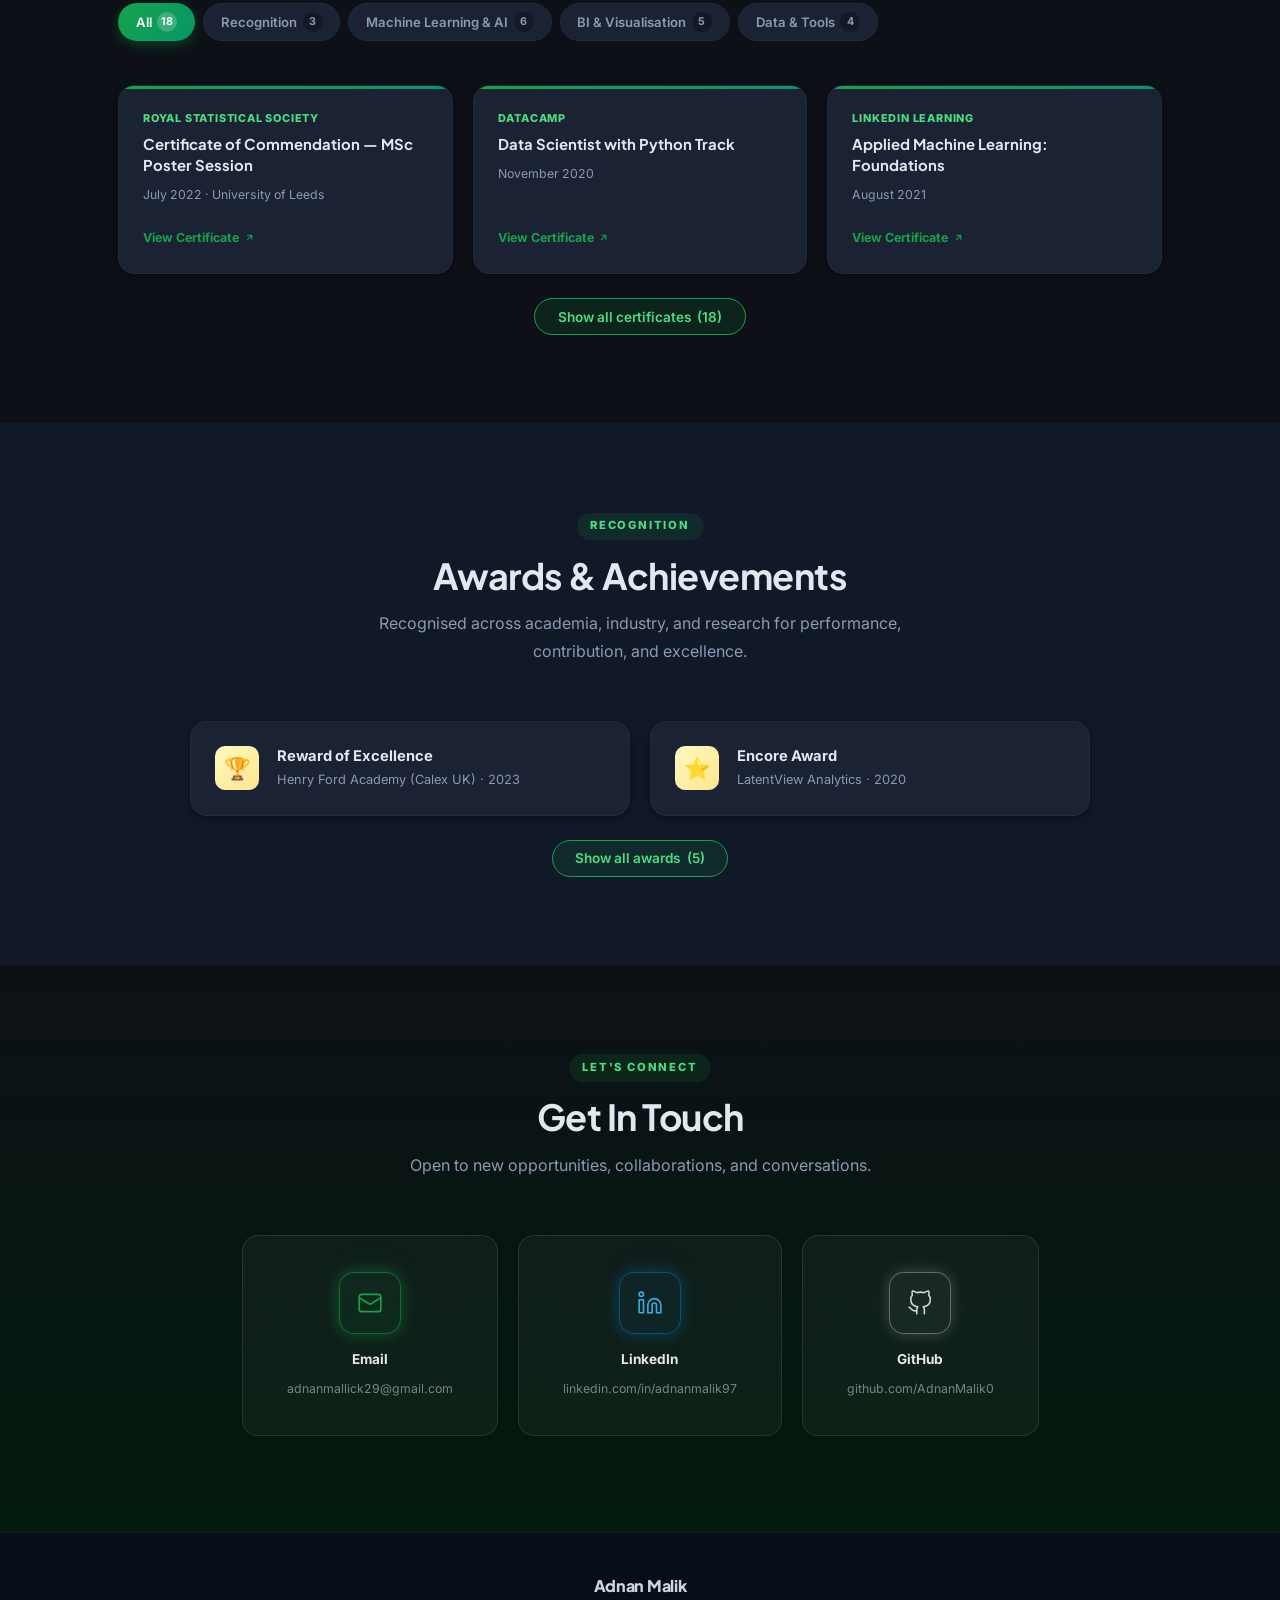
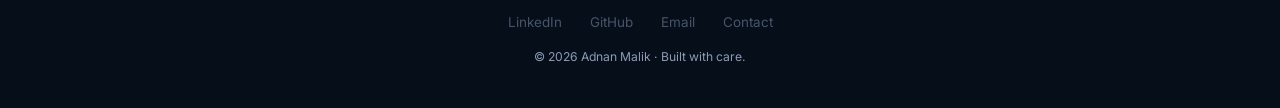
==== commit 463cc3d3: "Refine contact icons, fix location, slim project banner, correct degree label - Contact icons: repla" ====
--- a/index.html
+++ b/index.html
@@ -170,7 +170,7 @@
             <div class="about-meta">
               <div class="about-meta-item">
                 <svg width="16" height="16" fill="none" stroke="currentColor" stroke-width="2" viewBox="0 0 24 24"><path d="M12 2C8.13 2 5 5.13 5 9c0 5.25 7 13 7 13s7-7.75 7-13c0-3.87-3.13-7-7-7z"/><circle cx="12" cy="9" r="2.5"/></svg>
-              <span>Daventry, United Kingdom</span>
+              <span>Coventry, United Kingdom</span>
               </div>
               <div class="about-meta-item">
                 <svg width="16" height="16" fill="none" stroke="currentColor" stroke-width="2" viewBox="0 0 24 24"><circle cx="12" cy="12" r="10"/><polyline points="12,6 12,12 16,14"/></svg>
@@ -745,7 +745,7 @@
           <article class="edu-card fade-up">
             <div class="edu-icon-wrap">⚡</div>
             <div>
-              <h3 class="edu-degree">B.Tech Electrical &amp; Electronics Engineering</h3>
+              <h3 class="edu-degree">BTech Electrical &amp; Electronics Engineering</h3>
               <p class="edu-school">SRM Institute of Science &amp; Technology, Chennai, India</p>
               <p class="edu-focus">Electrical · Electronics · Mathematics · Programming Fundamentals<br>Capstone: <em>IoT-Based Real-Time Fault Detection for Electric Vehicles</em></p>
               <div class="edu-badges">
@@ -1099,17 +1099,32 @@
 
         <div class="contact-cards">
           <a class="contact-card fade-up" href="mailto:adnanmallick29@gmail.com">
-            <div class="contact-icon">✉️</div>
+            <div class="contact-icon contact-icon-email">
+              <svg xmlns="http://www.w3.org/2000/svg" width="26" height="26" fill="none" stroke="currentColor" stroke-width="1.5" stroke-linecap="round" stroke-linejoin="round" viewBox="0 0 24 24" aria-hidden="true">
+                <rect x="2" y="4" width="20" height="16" rx="2.5"/>
+                <path d="m2 7 8.5 5.5a3 3 0 0 0 3 0L22 7"/>
+              </svg>
+            </div>
             <div class="contact-label">Email</div>
             <div class="contact-value">adnanmallick29@gmail.com</div>
           </a>
           <a class="contact-card fade-up" href="https://linkedin.com/in/adnanmalik97" target="_blank" rel="noopener">
-            <div class="contact-icon">💼</div>
+            <div class="contact-icon contact-icon-linkedin">
+              <svg xmlns="http://www.w3.org/2000/svg" width="26" height="26" fill="none" stroke="currentColor" stroke-width="1.5" stroke-linecap="round" stroke-linejoin="round" viewBox="0 0 24 24" aria-hidden="true">
+                <path d="M16 8a6 6 0 0 1 6 6v7h-4v-7a2 2 0 0 0-2-2 2 2 0 0 0-2 2v7h-4v-7a6 6 0 0 1 6-6z"/>
+                <rect x="2" y="9" width="4" height="12"/>
+                <circle cx="4" cy="4" r="2"/>
+              </svg>
+            </div>
             <div class="contact-label">LinkedIn</div>
             <div class="contact-value">linkedin.com/in/adnanmalik97</div>
           </a>
           <a class="contact-card fade-up" href="https://github.com/AdnanMalik0" target="_blank" rel="noopener">
-            <div class="contact-icon">💻</div>
+            <div class="contact-icon contact-icon-github">
+              <svg xmlns="http://www.w3.org/2000/svg" width="26" height="26" fill="none" stroke="currentColor" stroke-width="1.5" stroke-linecap="round" stroke-linejoin="round" viewBox="0 0 24 24" aria-hidden="true">
+                <path d="M9 19c-5 1.5-5-2.5-7-3m14 6v-3.87a3.37 3.37 0 0 0-.94-2.61c3.14-.35 6.44-1.54 6.44-7A5.44 5.44 0 0 0 20 4.77 5.07 5.07 0 0 0 19.91 1S18.73.65 16 2.48a13.38 13.38 0 0 0-7 0C6.27.65 5.09 1 5.09 1A5.07 5.07 0 0 0 5 4.77a5.44 5.44 0 0 0-1.5 3.78c0 5.42 3.3 6.61 6.44 7A3.37 3.37 0 0 0 9 18.13V22"/>
+              </svg>
+            </div>
             <div class="contact-label">GitHub</div>
             <div class="contact-value">github.com/AdnanMalik0</div>
           </a>
--- a/assets/css/style.css
+++ b/assets/css/style.css
@@ -744,7 +744,7 @@
 }
 
 .project-banner {
-  height: 160px;
+  height: 90px;
   display: flex;
   align-items: flex-end;
   justify-content: space-between;
@@ -1338,7 +1338,46 @@
   box-shadow: 0 0 40px rgba(22,163,74,0.15);
   transform: translateY(-5px);
 }
-.contact-icon  { font-size: 2rem; }
+.contact-icon {
+  display: flex;
+  align-items: center;
+  justify-content: center;
+  width: 62px;
+  height: 62px;
+  border-radius: 15px;
+  margin-bottom: 0.35rem;
+  transition: box-shadow 0.3s, background 0.3s;
+}
+.contact-icon-email {
+  color: var(--accent);
+  border: 1.5px solid rgba(22,163,74,0.55);
+  background: rgba(22,163,74,0.07);
+  box-shadow: 0 0 14px rgba(22,163,74,0.35), 0 0 32px rgba(22,163,74,0.12), inset 0 0 10px rgba(22,163,74,0.05);
+}
+.contact-card:hover .contact-icon-email {
+  background: rgba(22,163,74,0.13);
+  box-shadow: 0 0 20px rgba(22,163,74,0.55), 0 0 44px rgba(22,163,74,0.2), inset 0 0 14px rgba(22,163,74,0.08);
+}
+.contact-icon-linkedin {
+  color: #38acde;
+  border: 1.5px solid rgba(0,119,181,0.55);
+  background: rgba(0,119,181,0.07);
+  box-shadow: 0 0 14px rgba(0,119,181,0.35), 0 0 32px rgba(0,119,181,0.12), inset 0 0 10px rgba(0,119,181,0.05);
+}
+.contact-card:hover .contact-icon-linkedin {
+  background: rgba(0,119,181,0.13);
+  box-shadow: 0 0 20px rgba(0,119,181,0.55), 0 0 44px rgba(0,119,181,0.2), inset 0 0 14px rgba(0,119,181,0.08);
+}
+.contact-icon-github {
+  color: #c9d1d9;
+  border: 1.5px solid rgba(201,209,217,0.4);
+  background: rgba(201,209,217,0.05);
+  box-shadow: 0 0 14px rgba(201,209,217,0.2), 0 0 32px rgba(201,209,217,0.07), inset 0 0 10px rgba(201,209,217,0.03);
+}
+.contact-card:hover .contact-icon-github {
+  background: rgba(201,209,217,0.09);
+  box-shadow: 0 0 20px rgba(201,209,217,0.38), 0 0 44px rgba(201,209,217,0.13), inset 0 0 14px rgba(201,209,217,0.06);
+}
 .contact-label { font-size: 0.85rem; font-weight: 700; color: rgba(255,255,255,0.9); }
 .contact-value { font-size: 0.77rem; color: rgba(255,255,255,0.45); text-align: center; word-break: break-all; }
 
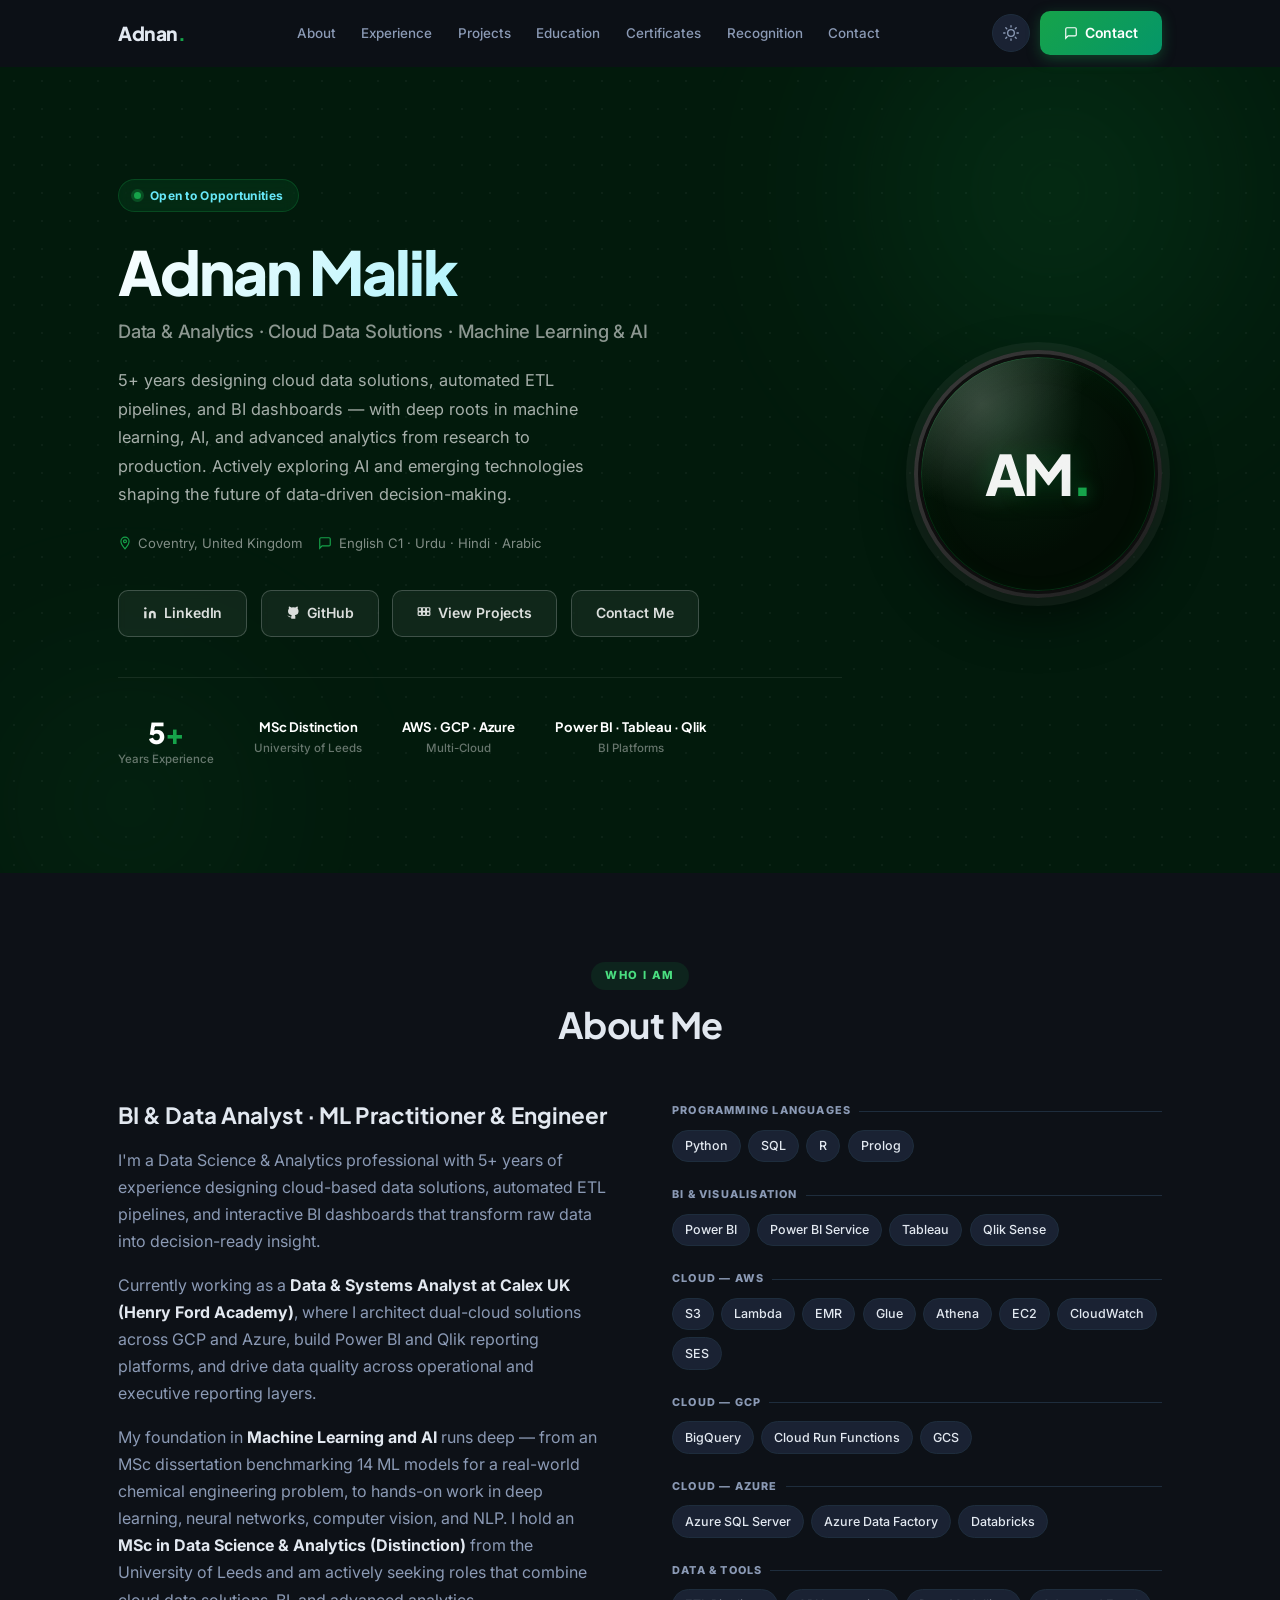
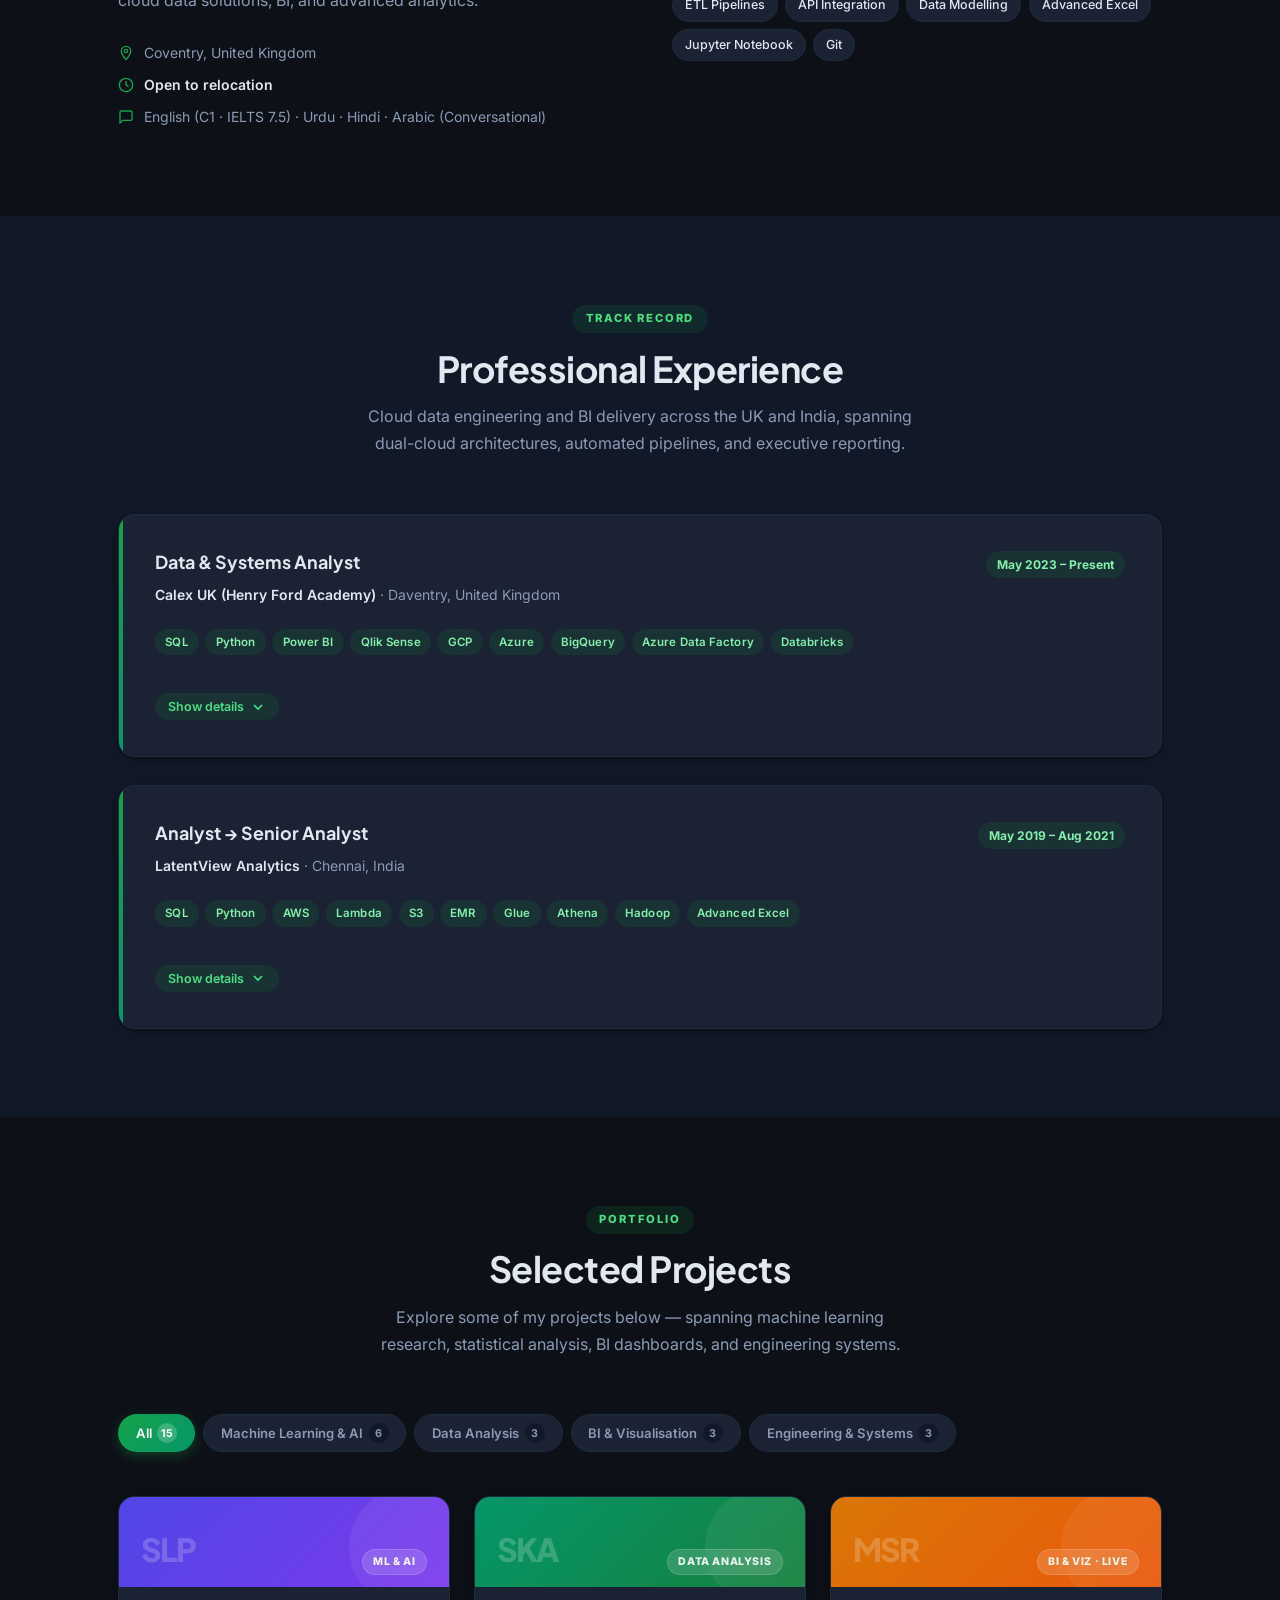
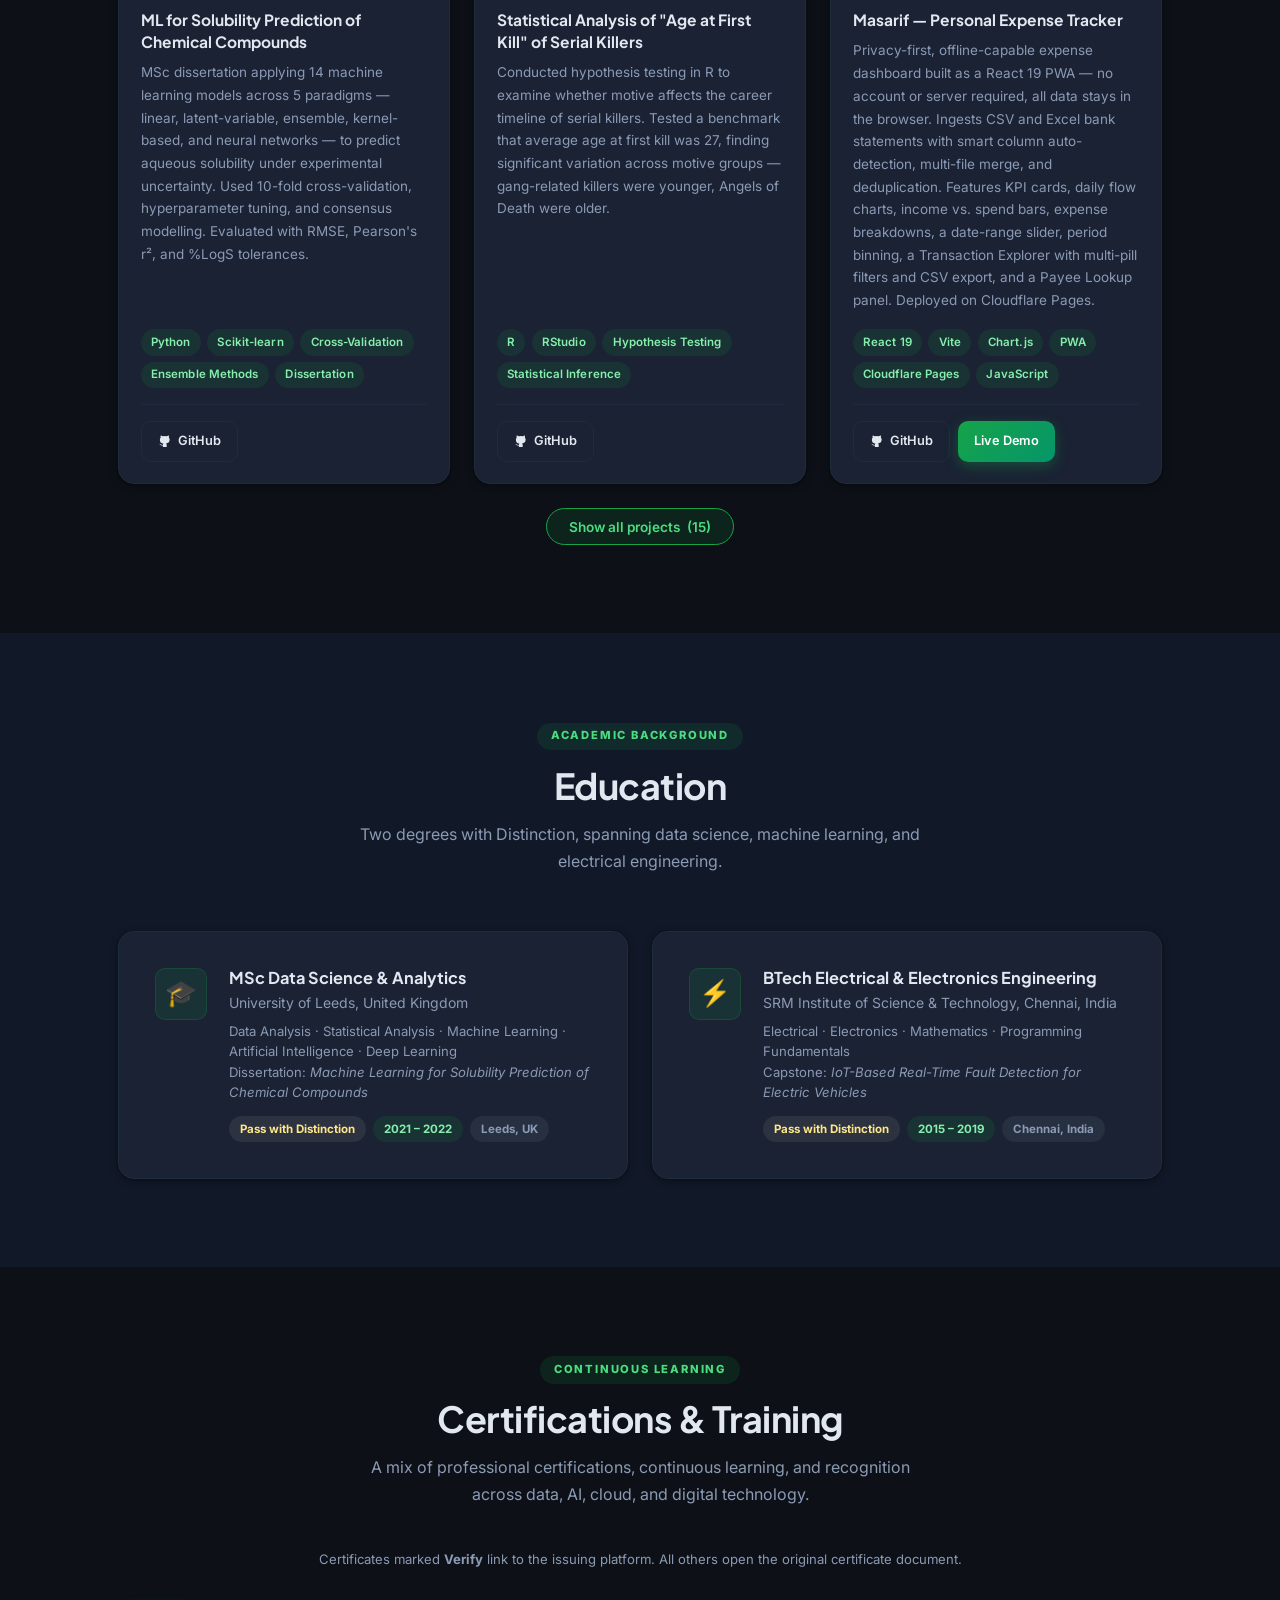
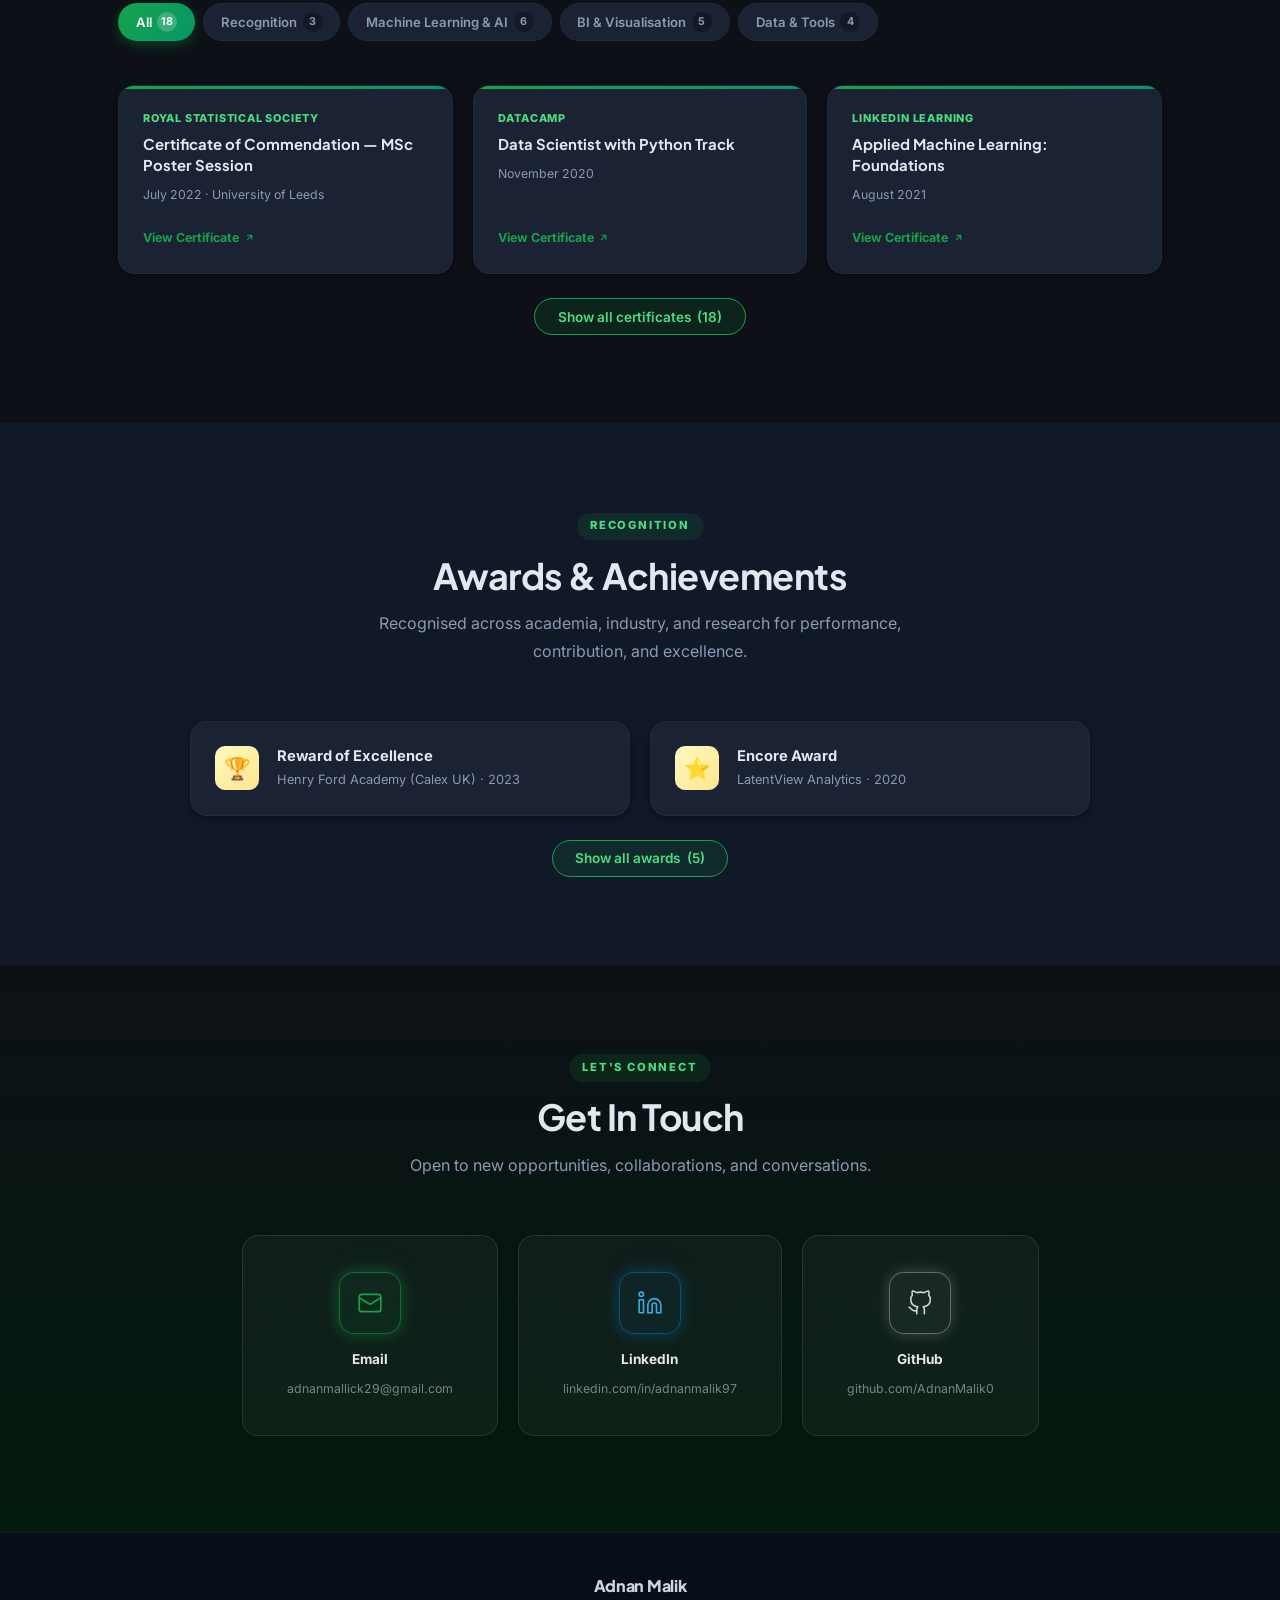
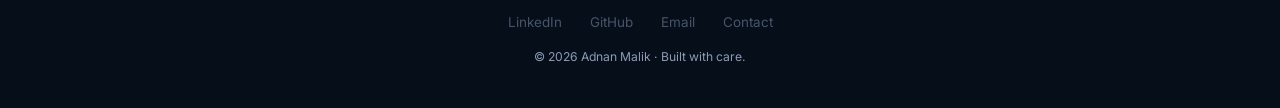
==== commit 88529928: "Add hover-to-flip glass DP with initials front face - Hero photo now flips on hover (desktop) and ta" ====
--- a/index.html
+++ b/index.html
@@ -138,10 +138,13 @@
 
           <div class="hero-photo-wrap">
             <div class="hero-photo-ring">
-              <div class="hero-photo">
-                <!-- Replace photo.jpg in assets/images/ with your professional headshot -->
-                <img src="assets/images/photo.jpg" alt="Adnan Malik" onload="this.nextElementSibling.style.display='none'" onerror="this.style.display='none'">
-                <div class="photo-initials">AM</div>
+              <div class="hero-photo" tabindex="0" role="button" aria-label="Profile — tap to flip">
+                <div class="photo-front">
+                  <span class="photo-initials-text">AM<span>.</span></span>
+                </div>
+                <div class="photo-back">
+                  <img src="assets/images/photo.jpg" alt="Adnan Malik">
+                </div>
               </div>
             </div>
           </div>
--- a/assets/css/style.css
+++ b/assets/css/style.css
@@ -387,39 +387,126 @@
 
 .hero-cta { display: flex; flex-wrap: wrap; gap: 0.85rem; }
 
-/* Photo */
-.hero-photo-wrap { flex-shrink: 0; }
+/* Photo — flip card */
+.hero-photo-wrap { flex-shrink: 0; perspective: 680px; }
 .hero-photo-ring {
   padding: 4px;
   border-radius: 50%;
-  background: linear-gradient(135deg, var(--accent), #166534);
-  box-shadow: 0 0 0 8px rgba(22,163,74,0.1), var(--shadow-lg);
+  background: linear-gradient(135deg, #3a3a3a, #1e1e1e);
+  box-shadow: 0 0 0 8px rgba(180,180,180,0.07), var(--shadow-lg);
 }
 .hero-photo {
   width: 240px; height: 240px;
   border-radius: 50%;
+  border: 3px solid #0e0e0e;
+  background: #111111;
+  position: relative;
+  transform-style: preserve-3d;
+  /* fast snap through 90°, decelerate into landing — glass physical feel */
+  transition: transform 0.72s cubic-bezier(0.77, 0, 0.175, 1);
+  cursor: pointer;
+}
+@media (hover: hover) {
+  .hero-photo:hover { transform: rotateY(180deg); }
+}
+.hero-photo.flipped { transform: rotateY(180deg); }
+
+.photo-front,
+.photo-back {
+  position: absolute;
+  inset: 0;
+  border-radius: 50%;
   overflow: hidden;
-  background: linear-gradient(135deg, #052e16, #021a0c);
+  backface-visibility: hidden;
+  -webkit-backface-visibility: hidden;
   display: flex;
   align-items: center;
   justify-content: center;
-  border: 3px solid var(--hero-bg);
-}
-.hero-photo img {
+}
+
+/* ── Front face: dark glass ─────────────────────────── */
+.photo-front {
+  background:
+    radial-gradient(ellipse at 35% 28%, rgba(22,163,74,0.13) 0%, transparent 60%),
+    #020d04;
+  box-shadow:
+    inset 0 0 0 1px rgba(22,163,74,0.2),
+    inset 0 6px 28px rgba(22,163,74,0.06);
+}
+
+/* Static catch-light — top-left specular highlight, always visible */
+.photo-front::after {
+  content: '';
+  position: absolute;
+  inset: 0;
+  border-radius: 50%;
+  background:
+    radial-gradient(ellipse at 26% 20%, rgba(255,255,255,0.18) 0%, transparent 42%),
+    linear-gradient(145deg, rgba(255,255,255,0.07) 0%, transparent 38%);
+  pointer-events: none;
+  z-index: 2;
+}
+
+/* Animated sheen strip — sweeps across on flip */
+.photo-front::before {
+  content: '';
+  position: absolute;
+  top: -10%; bottom: -10%;
+  left: 0;
+  width: 42%;
+  transform: skewX(-10deg) translateX(-170%);
+  background: linear-gradient(
+    to right,
+    transparent 0%,
+    rgba(255,255,255,0.14) 35%,
+    rgba(255,255,255,0.22) 50%,
+    rgba(255,255,255,0.14) 65%,
+    transparent 100%
+  );
+  opacity: 0;
+  pointer-events: none;
+  z-index: 3;
+}
+@media (hover: hover) {
+  .hero-photo:hover .photo-front::before {
+    animation: glass-sweep 0.72s cubic-bezier(0.77, 0, 0.175, 1) forwards;
+  }
+}
+.hero-photo.flipped .photo-front::before {
+  animation: glass-sweep 0.72s cubic-bezier(0.77, 0, 0.175, 1) forwards;
+}
+@keyframes glass-sweep {
+  0%   { transform: skewX(-10deg) translateX(-170%); opacity: 0; }
+  12%  { opacity: 1; }
+  75%  { opacity: 0.7; }
+  100% { transform: skewX(-10deg) translateX(360%); opacity: 0; }
+}
+
+.photo-initials-text {
+  font-family: 'Plus Jakarta Sans', sans-serif;
+  font-weight: 800;
+  font-size: 3.5rem;
+  letter-spacing: -3px;
+  color: rgba(255,255,255,0.95);
+  user-select: none;
+  pointer-events: none;
+  text-shadow: 0 0 28px rgba(22,163,74,0.3);
+  position: relative;
+  z-index: 1;
+}
+.photo-initials-text span {
+  color: var(--accent);
+  text-shadow: 0 0 16px rgba(22,163,74,0.65);
+}
+
+/* ── Back face: photo ───────────────────────────────── */
+.photo-back {
+  background: #010c04;
+  transform: rotateY(180deg);
+}
+.photo-back img {
   width: 100%; height: 100%;
   object-fit: cover;
-}
-.photo-initials {
-  display: none;
-  font-family: 'Plus Jakarta Sans', sans-serif;
-  font-size: 3.5rem;
-  font-weight: 800;
-  background: linear-gradient(135deg, #fff, #67e8f9);
-  -webkit-background-clip: text;
-  -webkit-text-fill-color: transparent;
-  background-clip: text;
-  letter-spacing: -3px;
-  pointer-events: none;
 }
 
 /* Stats bar below hero content */
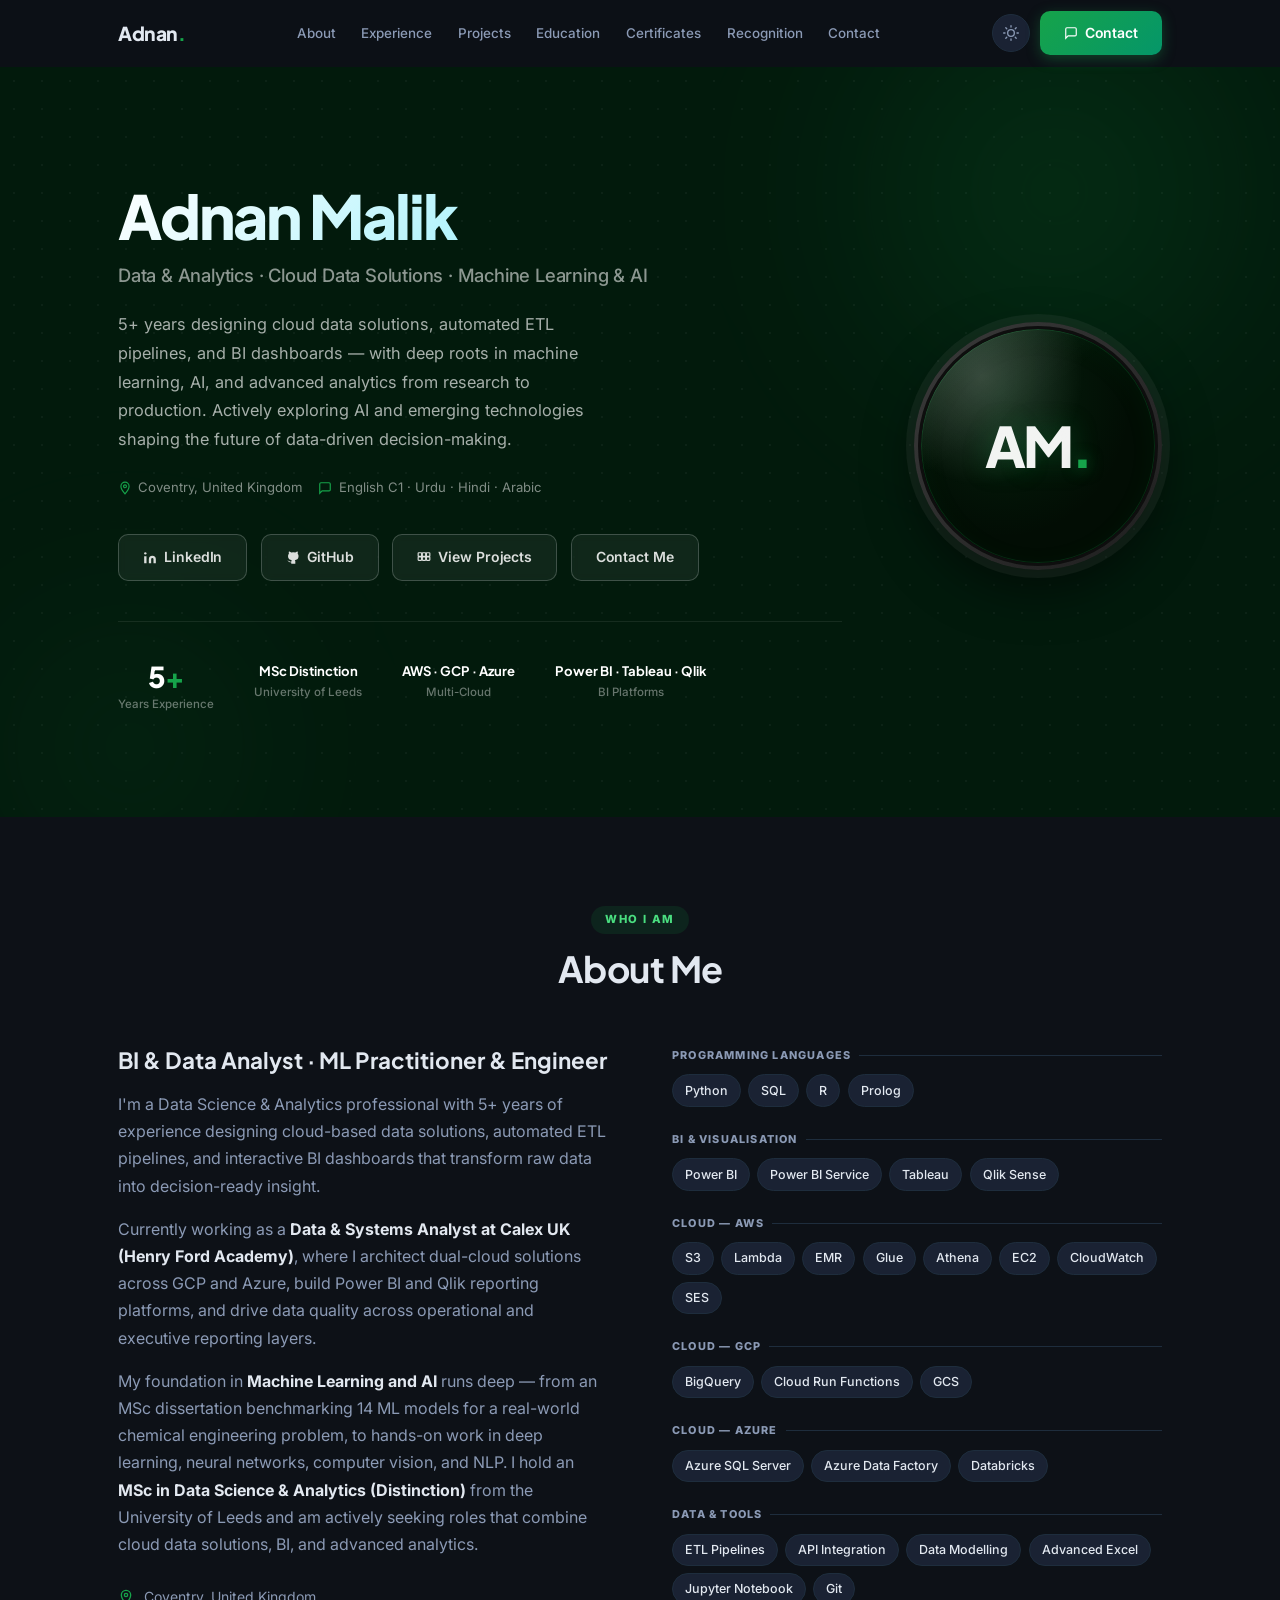
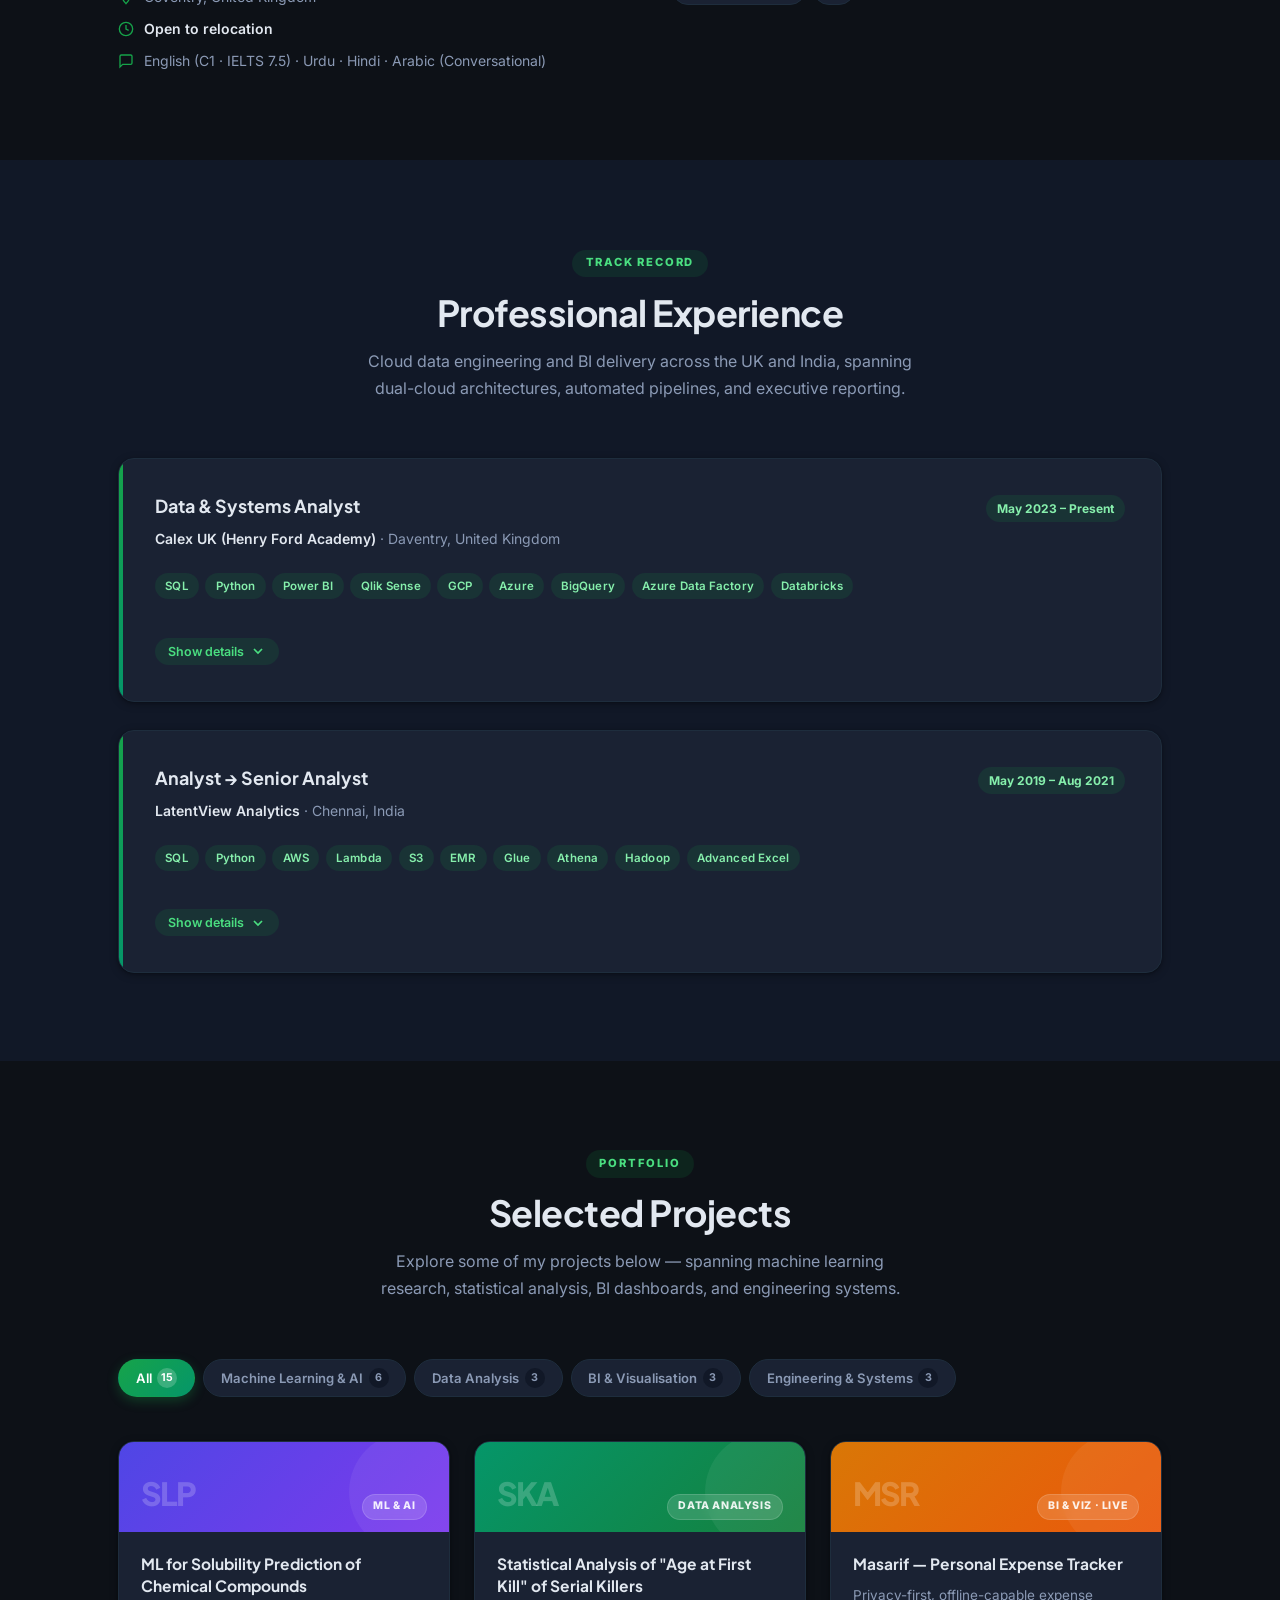
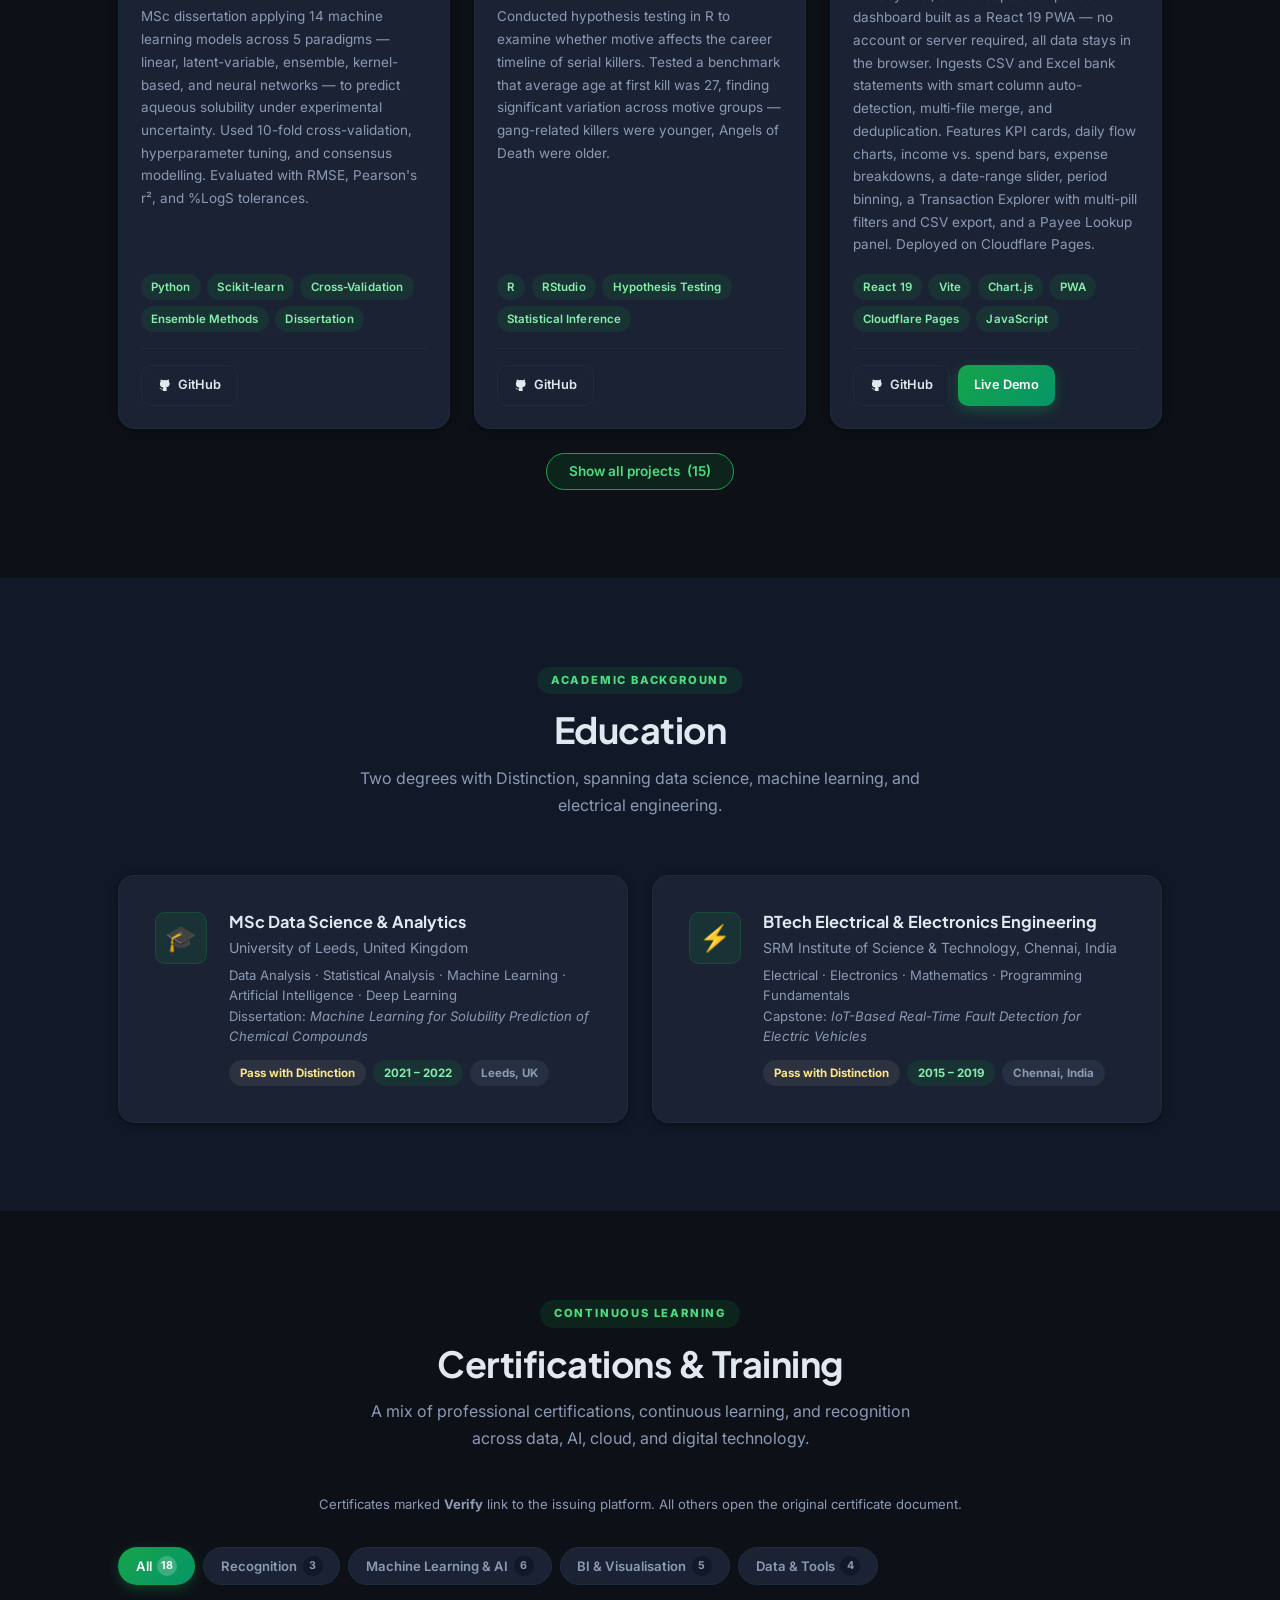
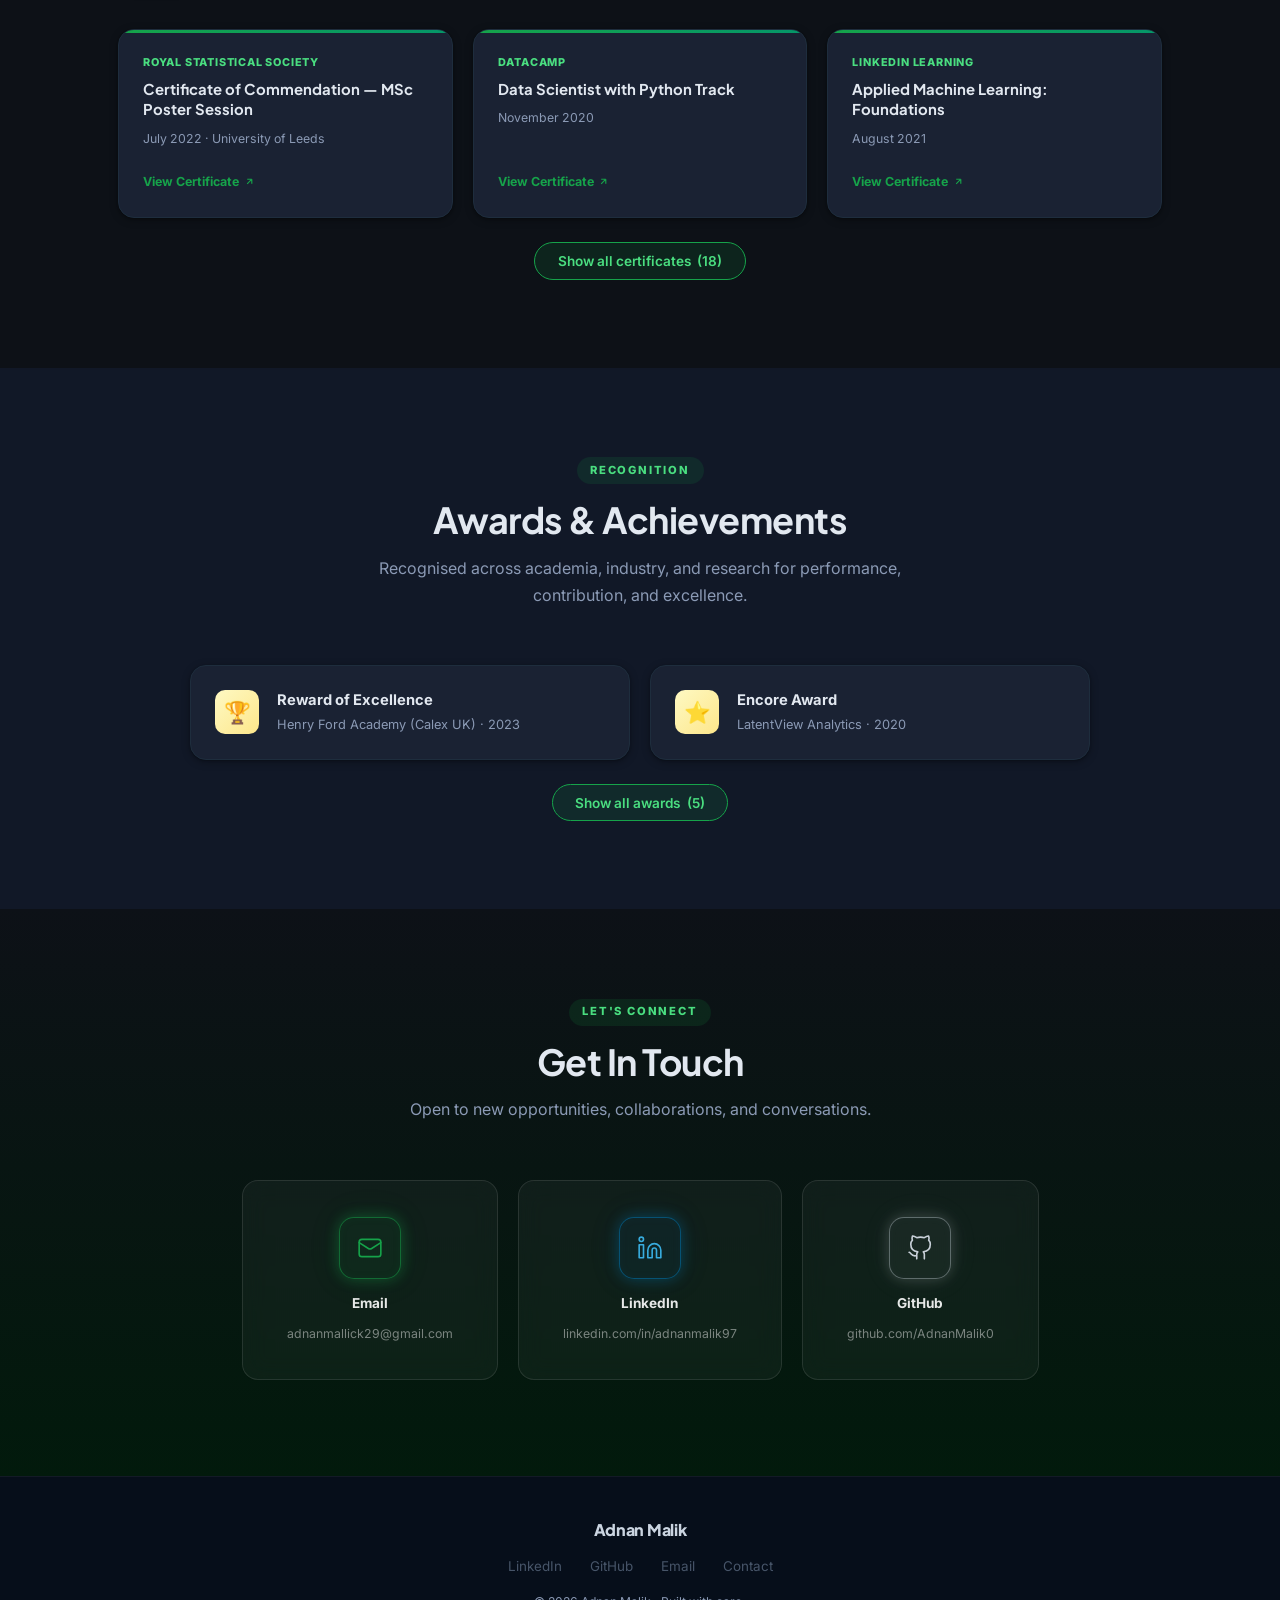
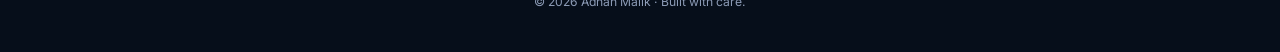
==== commit 31dcc927: "Remove Open to Opportunities hero label Co-Authored-By: Claude Sonnet 4.6 <noreply@anthropic.com>" ====
--- a/index.html
+++ b/index.html
@@ -80,11 +80,6 @@
         <div class="hero-inner">
 
           <div class="hero-content">
-            <div class="hero-label">
-              <span class="hero-label-dot"></span>
-              Open to Opportunities
-            </div>
-
             <h1>Adnan Malik</h1>
             <p class="hero-headline">Data &amp; Analytics · Cloud Data Solutions · Machine Learning &amp; AI</p>
             <p class="hero-bio">5+ years designing cloud data solutions, automated ETL pipelines, and BI dashboards — with deep roots in machine learning, AI, and advanced analytics from research to production. Actively exploring AI and emerging technologies shaping the future of data-driven decision-making.</p>
--- a/assets/css/style.css
+++ b/assets/css/style.css
@@ -321,32 +321,6 @@
 }
 .hero-content { flex: 1; }
 
-.hero-label {
-  display: inline-flex;
-  align-items: center;
-  gap: 0.55rem;
-  padding: 0.38rem 0.95rem;
-  background: rgba(22,163,74,0.12);
-  border: 1px solid rgba(22,163,74,0.25);
-  color: #67e8f9;
-  border-radius: 999px;
-  font-size: 0.75rem;
-  font-weight: 700;
-  margin-bottom: 1.4rem;
-  letter-spacing: 0.3px;
-  backdrop-filter: blur(8px);
-}
-.hero-label-dot {
-  width: 7px; height: 7px;
-  border-radius: 50%;
-  background: #16a34a;
-  box-shadow: 0 0 0 3px rgba(22,163,74,0.3);
-  animation: pulse 2.2s ease-in-out infinite;
-}
-@keyframes pulse {
-  0%, 100% { box-shadow: 0 0 0 3px rgba(22,163,74,0.3); }
-  50%       { box-shadow: 0 0 0 6px rgba(22,163,74,0.1); }
-}
 
 .hero-content h1 {
   background: linear-gradient(135deg, #ffffff 0%, #67e8f9 100%);
@@ -422,10 +396,16 @@
   display: flex;
   align-items: center;
   justify-content: center;
+  will-change: transform;
 }
 
 /* ── Front face: dark glass ─────────────────────────── */
 .photo-front {
+  /* translateZ(1px): front face sits 1px closer to viewer.
+     rotateY(180deg) inverts Z, so back face's translateZ(1px) maps to Z=-1px
+     in container space — always behind front face at rest, always in front when flipped.
+     This explicit Z-separation fixes Safari/iOS backface bleed-through. */
+  transform: translateZ(1px);
   background:
     radial-gradient(ellipse at 35% 28%, rgba(22,163,74,0.13) 0%, transparent 60%),
     #020d04;
@@ -502,7 +482,9 @@
 /* ── Back face: photo ───────────────────────────────── */
 .photo-back {
   background: #010c04;
-  transform: rotateY(180deg);
+  /* rotateY(180deg) inverts Z, so translateZ(1px) in local space → Z=-1px in
+     container space: back face sits behind front face at rest, in front when flipped */
+  transform: rotateY(180deg) translateZ(1px);
 }
 .photo-back img {
   width: 100%; height: 100%;
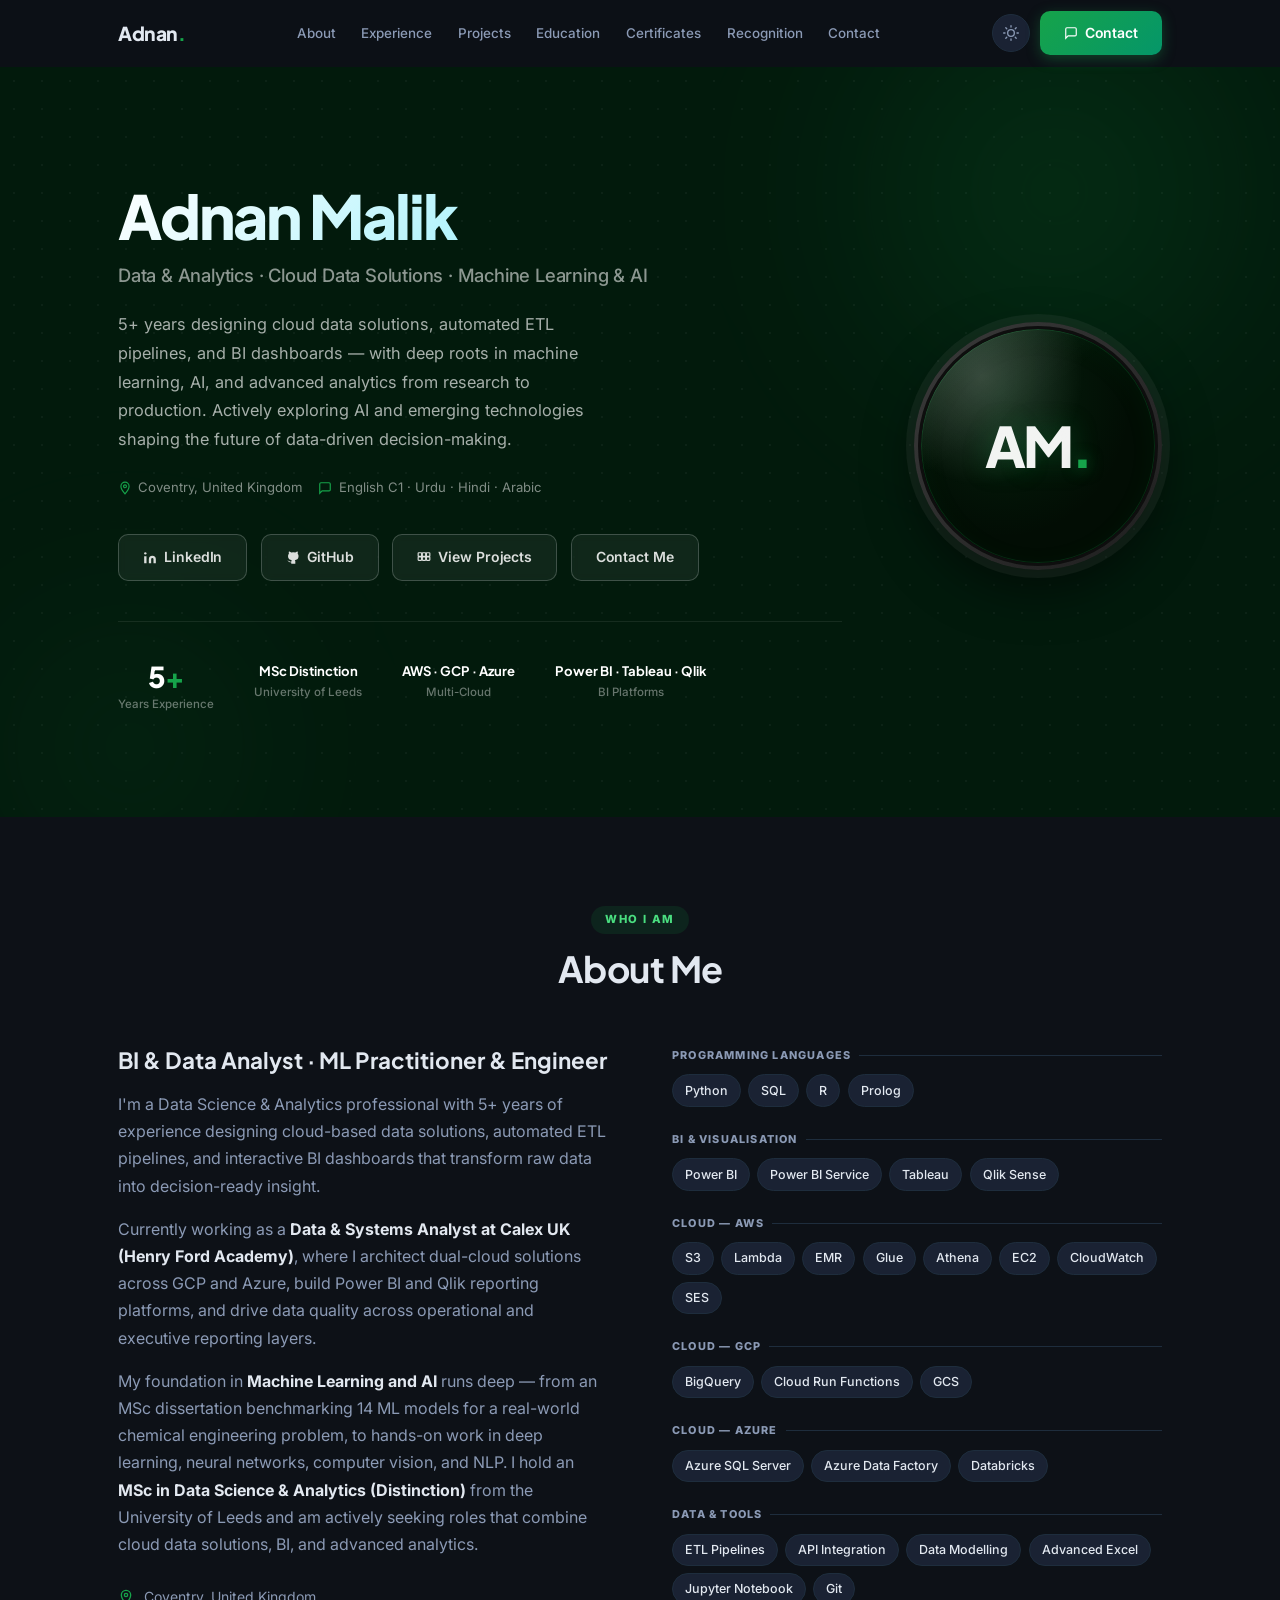
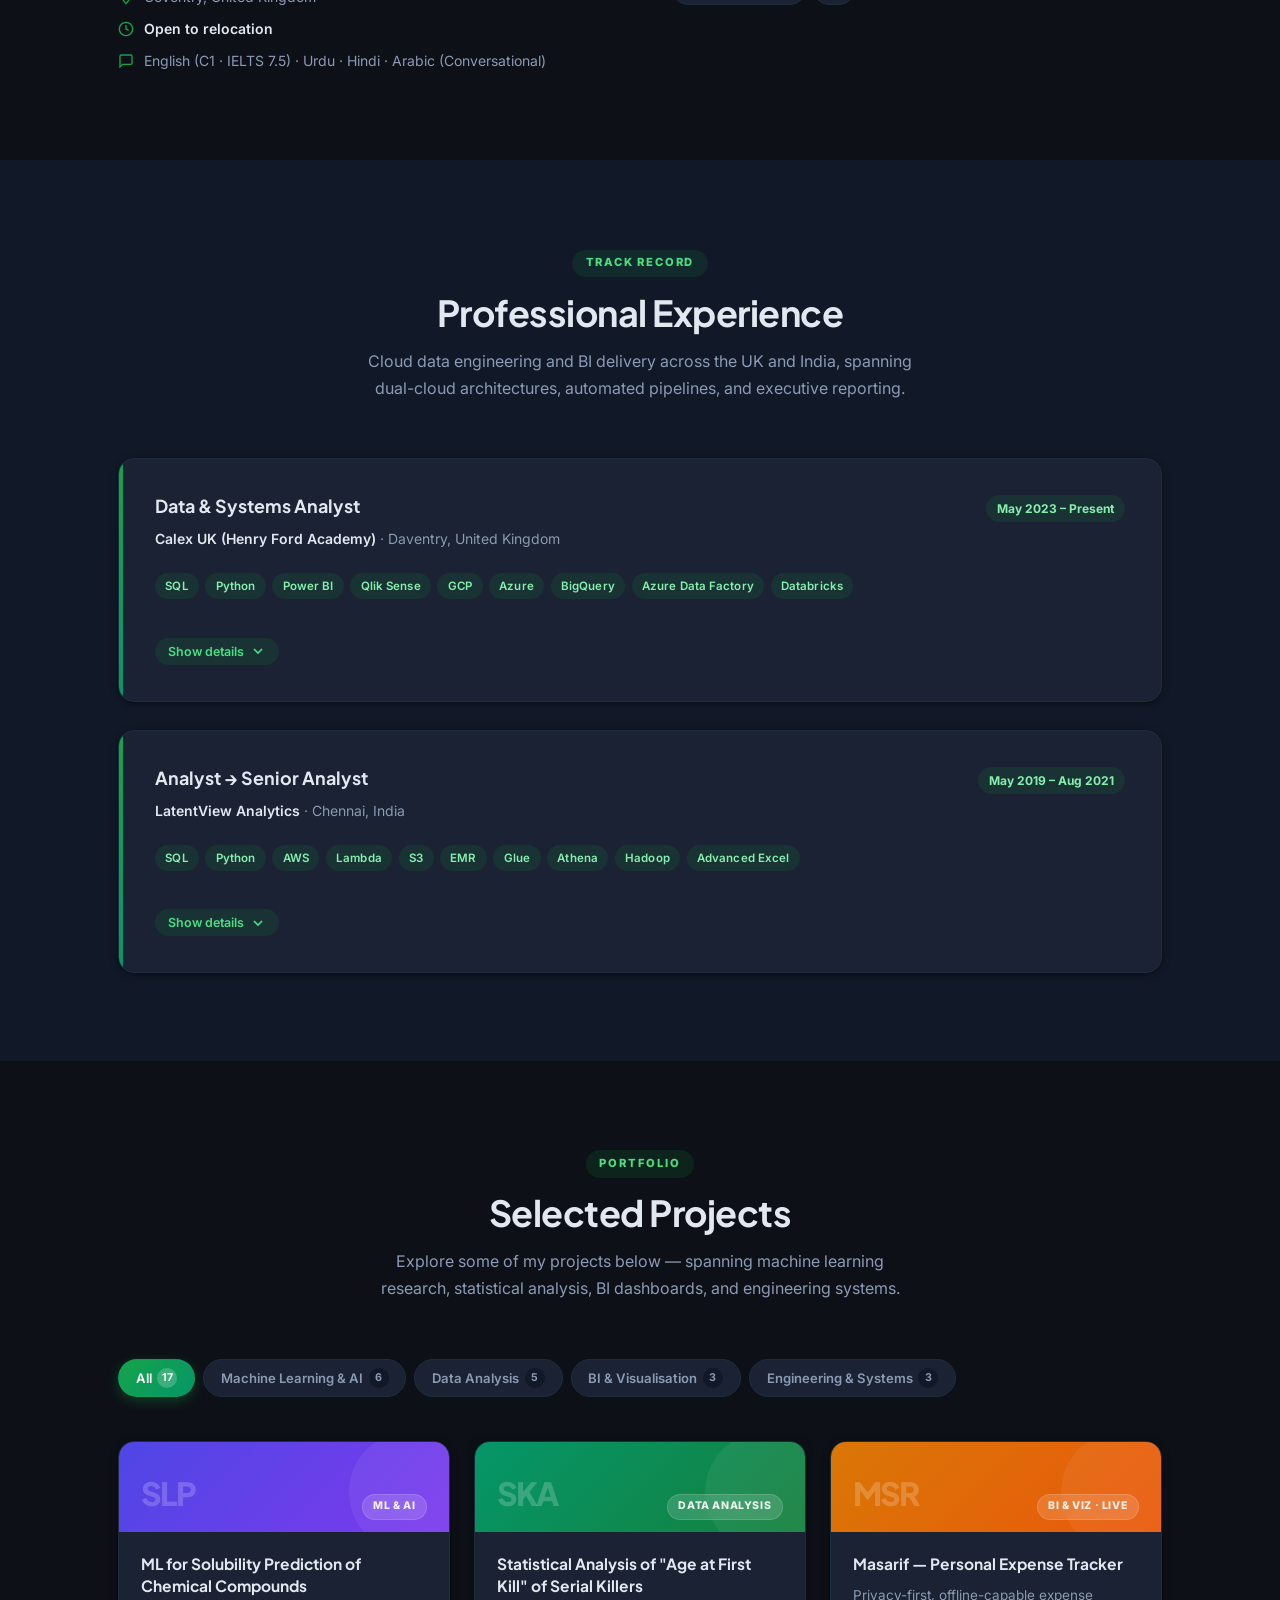
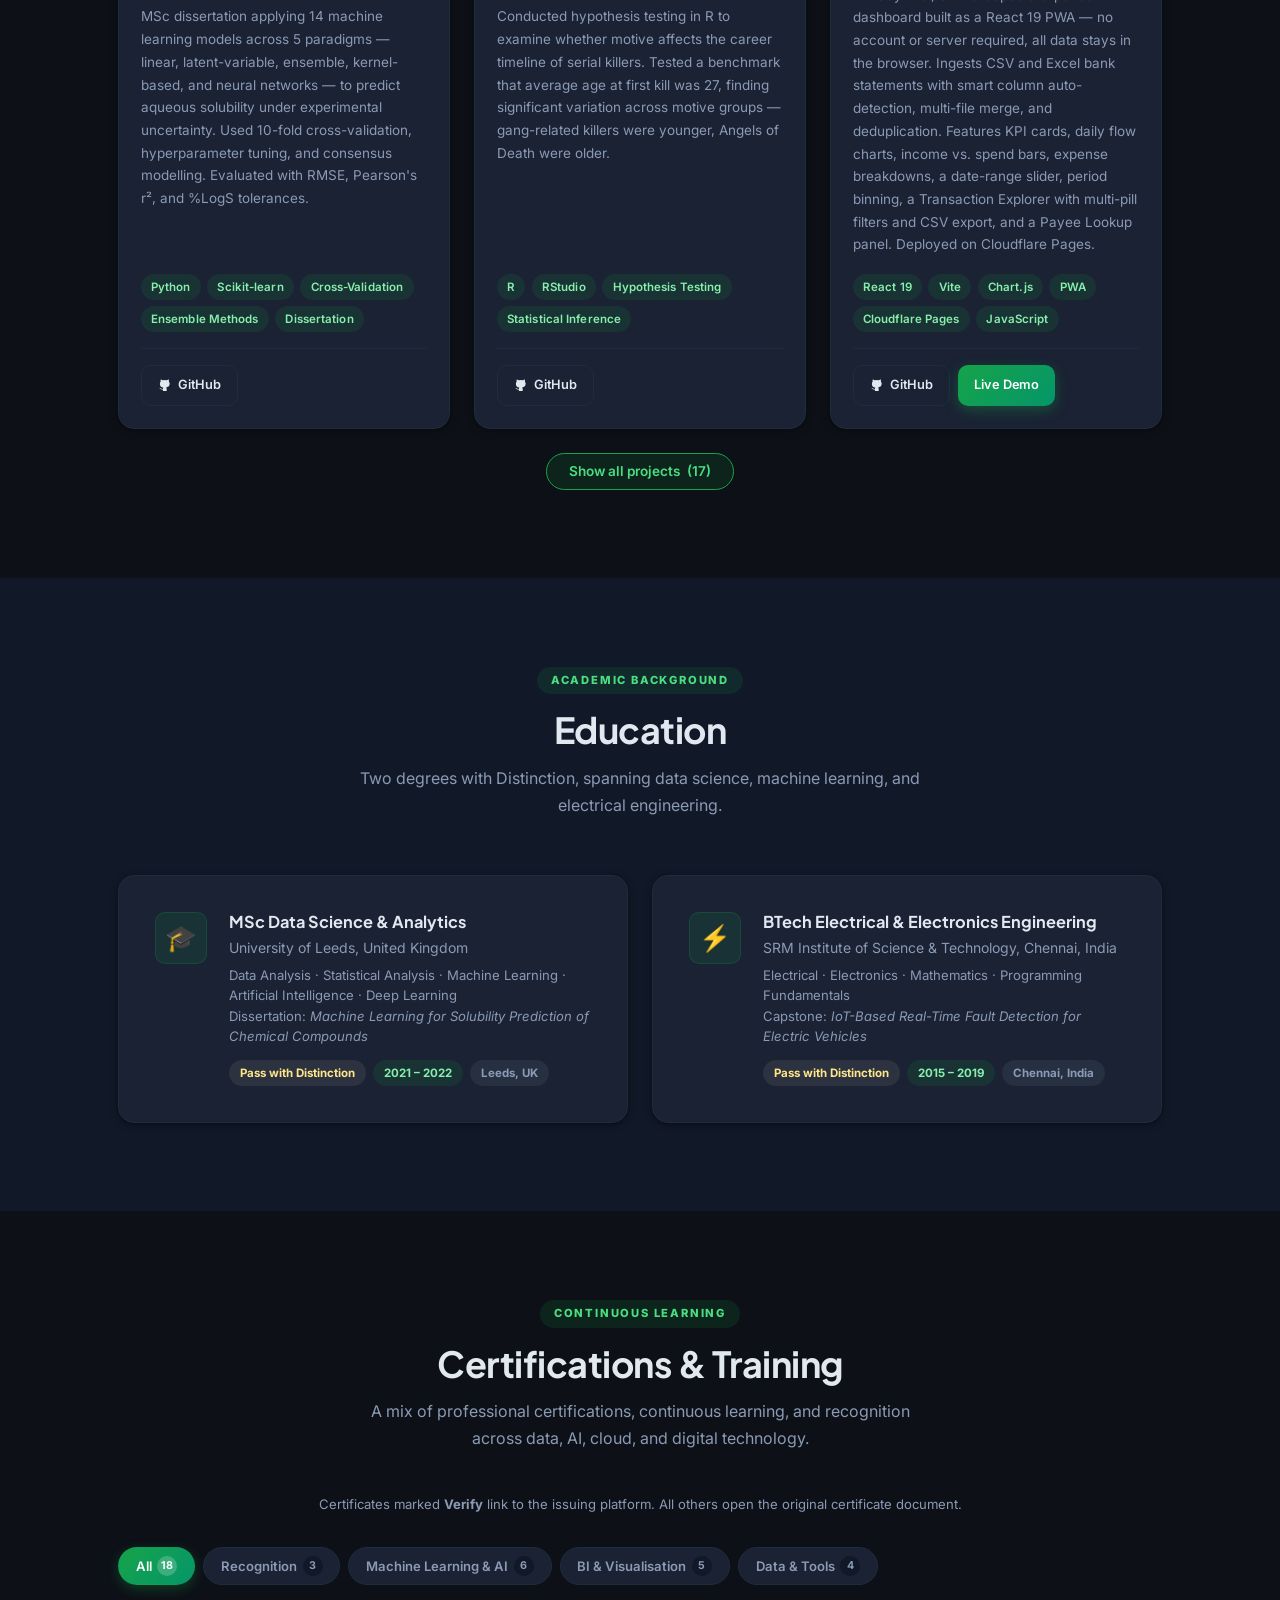
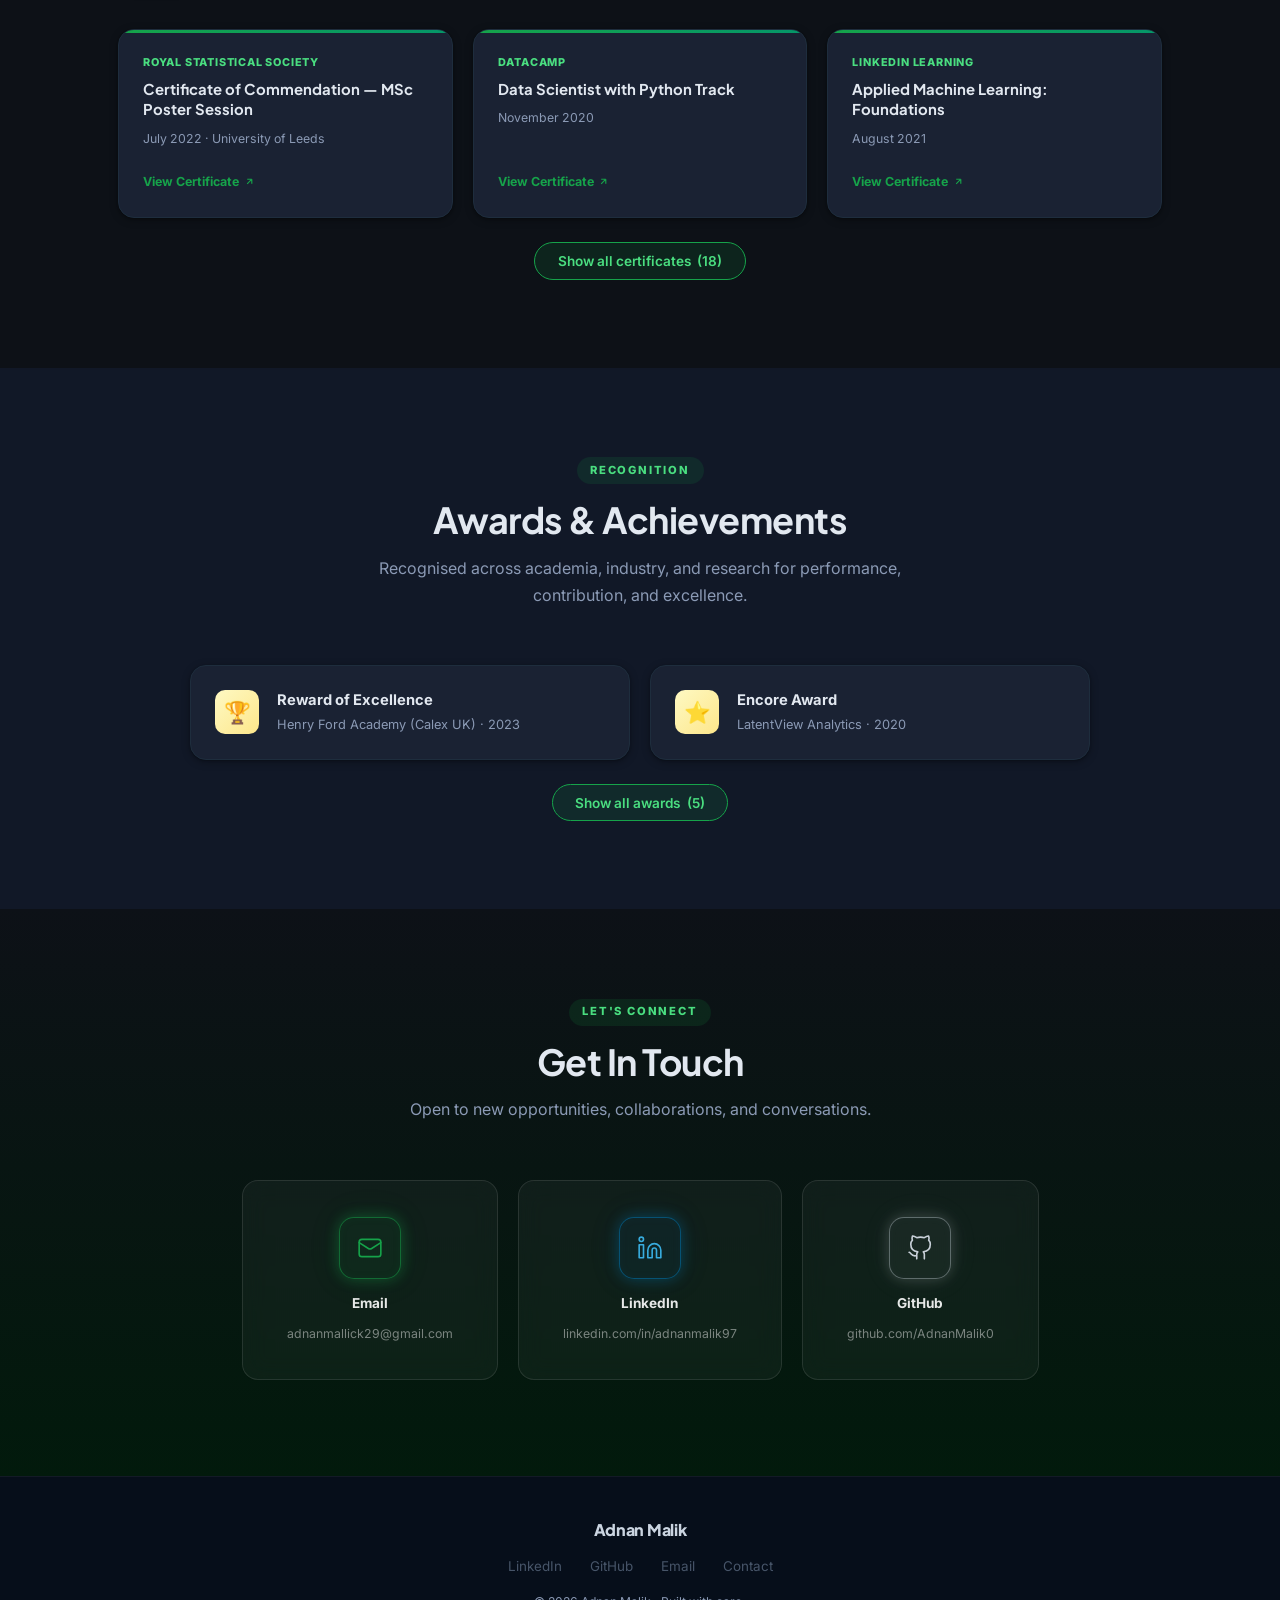
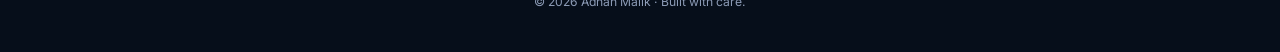
==== commit a9f05cb2: "Add Olympic Medal Prediction and Brexit Vote Analysis project cards Both are analytics-category proj" ====
--- a/index.html
+++ b/index.html
@@ -344,9 +344,9 @@
         </div>
 
         <div class="project-filter fade-up">
-          <button class="filter-btn active" data-filter="all">All <span class="filter-count">15</span></button>
+          <button class="filter-btn active" data-filter="all">All <span class="filter-count">17</span></button>
           <button class="filter-btn" data-filter="ml">Machine Learning &amp; AI <span class="filter-count">6</span></button>
-          <button class="filter-btn" data-filter="analytics">Data Analysis <span class="filter-count">3</span></button>
+          <button class="filter-btn" data-filter="analytics">Data Analysis <span class="filter-count">5</span></button>
           <button class="filter-btn" data-filter="bi">BI &amp; Visualisation <span class="filter-count">3</span></button>
           <button class="filter-btn" data-filter="engineering">Engineering &amp; Systems <span class="filter-count">3</span></button>
         </div>
@@ -550,6 +550,38 @@
                   <svg width="13" height="13" fill="currentColor" viewBox="0 0 24 24"><path d="M9 19c-5 1.5-5-2.5-7-3m14 6v-3.87a3.37 3.37 0 0 0-.94-2.61c3.14-.35 6.44-1.54 6.44-7A5.44 5.44 0 0 0 20 4.77 5.07 5.07 0 0 0 19.91 1S18.73.65 16 2.48a13.38 13.38 0 0 0-7 0C6.27.65 5.09 1 5.09 1A5.07 5.07 0 0 0 5 4.77a5.44 5.44 0 0 0-1.5 3.78c0 5.42 3.3 6.61 6.44 7A3.37 3.37 0 0 0 9 18.13V22"/></svg>
                   GitHub
                 </a>
+              </div>
+            </div>
+          </article>
+
+          <!-- Analytics 4 -->
+          <article class="project-card fade-up" data-category="analytics" data-project="olympic-medal">
+            <div class="project-banner cat-analytics">
+              <img class="project-preview" src="assets/images/projects/olympic-medal.png" alt="" loading="lazy" onerror="this.remove()" onload="this.parentElement.classList.add('has-preview')">
+              <span class="project-abbr">OMP</span>
+              <span class="project-cat-badge">Data Analysis</span>
+            </div>
+            <div class="project-body">
+              <h3 class="project-title">Olympic Medal Prediction With Statistical Learning</h3>
+              <p class="project-desc">Modelled Olympic medal counts from national population and GDP data. Compared linear regression, log-transformed regression, Poisson, and Negative Binomial models for count data. Applied sensitivity testing on Negative Binomial theta values and evaluated predictive accuracy against 2016 Rio results including outlier analysis.</p>
+              <div class="project-tags">
+                <span class="tag">R</span><span class="tag">Regression Models</span><span class="tag">Count Data</span><span class="tag">Statistical Learning</span><span class="tag">Predictive Modelling</span>
+              </div>
+            </div>
+          </article>
+
+          <!-- Analytics 5 -->
+          <article class="project-card fade-up" data-category="analytics" data-project="brexit-vote">
+            <div class="project-banner cat-analytics">
+              <img class="project-preview" src="assets/images/projects/brexit-vote.png" alt="" loading="lazy" onerror="this.remove()" onload="this.parentElement.classList.add('has-preview')">
+              <span class="project-abbr">BVA</span>
+              <span class="project-cat-badge">Data Analysis</span>
+            </div>
+            <div class="project-body">
+              <h3 class="project-title">Brexit Vote Analysis With Logistic Regression</h3>
+              <p class="project-desc">Applied logistic regression to classify 2016 Brexit referendum outcomes at electoral-ward level using demographic variables including income, age, education, and social class. Used cross-validation across variable combinations, interpreted model coefficients for effect direction, and compared findings against Guardian media commentary.</p>
+              <div class="project-tags">
+                <span class="tag">R</span><span class="tag">Logistic Regression</span><span class="tag">Classification</span><span class="tag">Political Data</span><span class="tag">Statistical Learning</span>
               </div>
             </div>
           </article>
